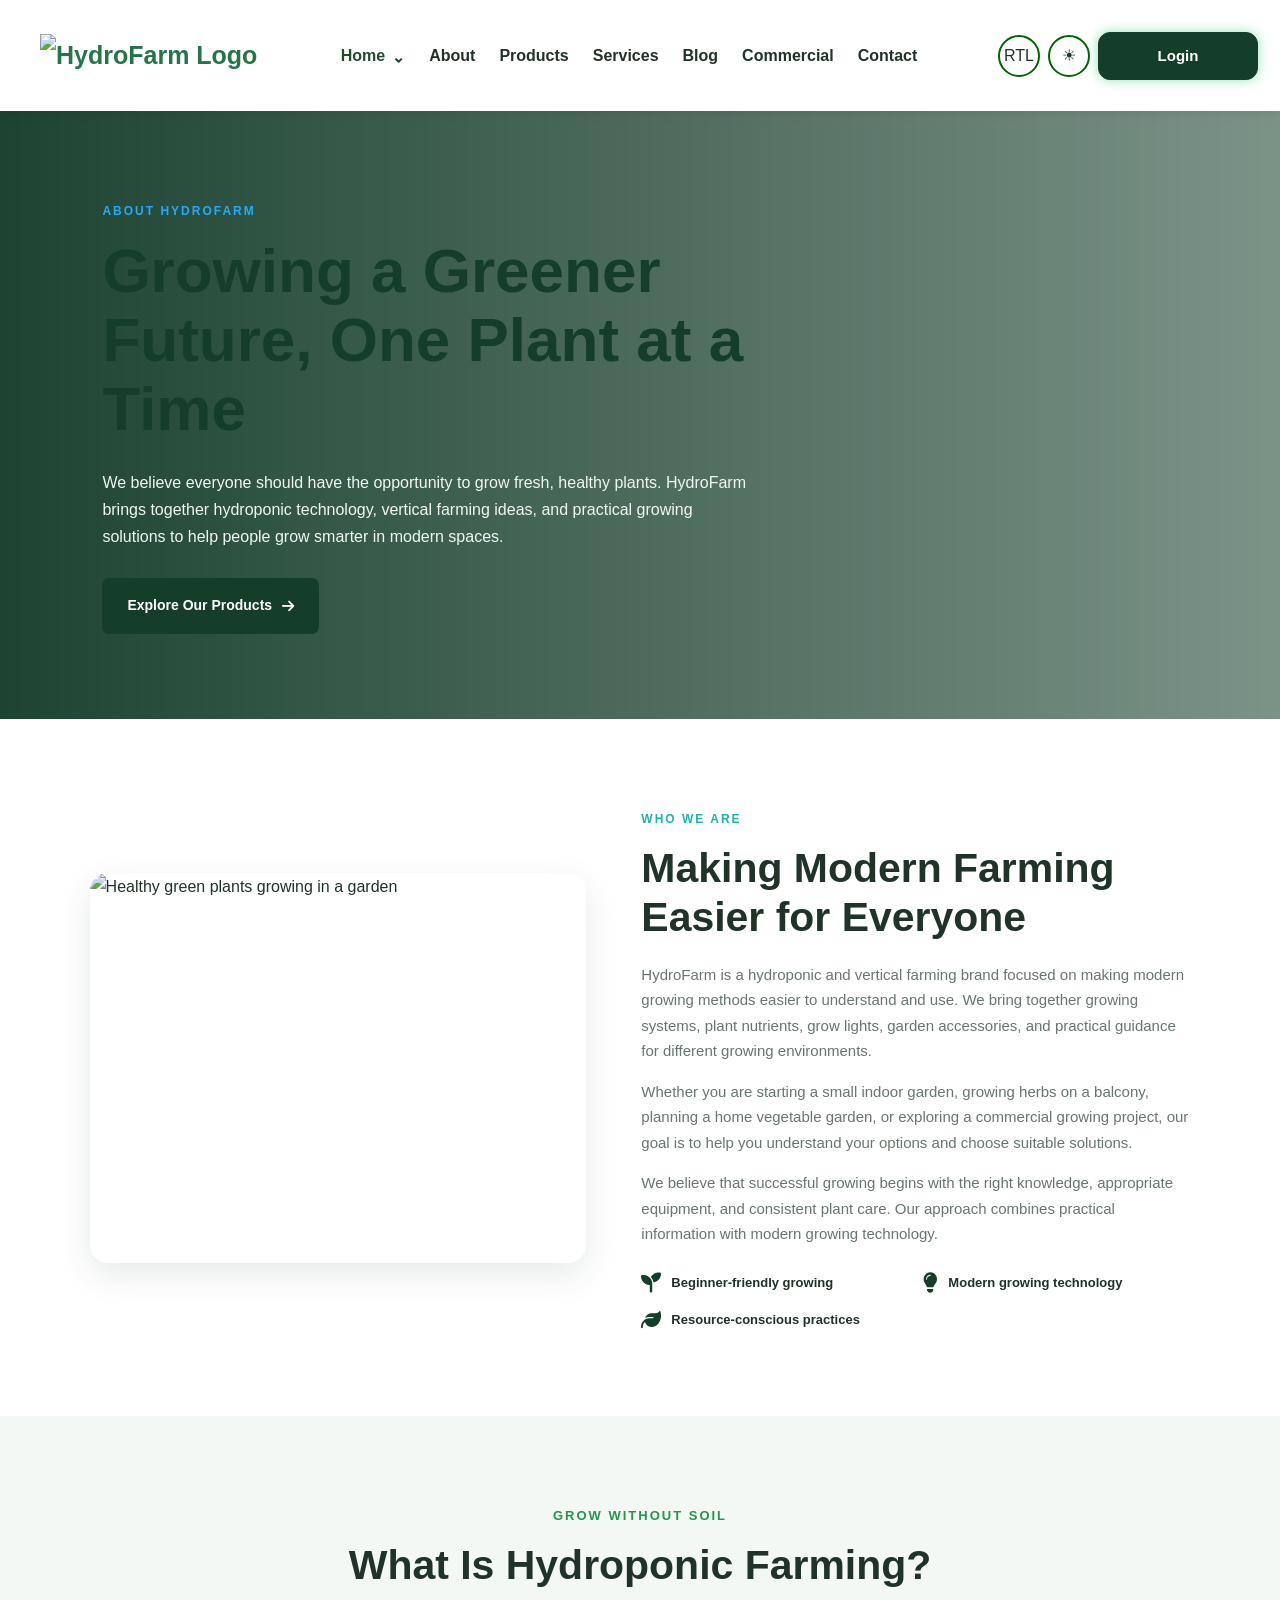
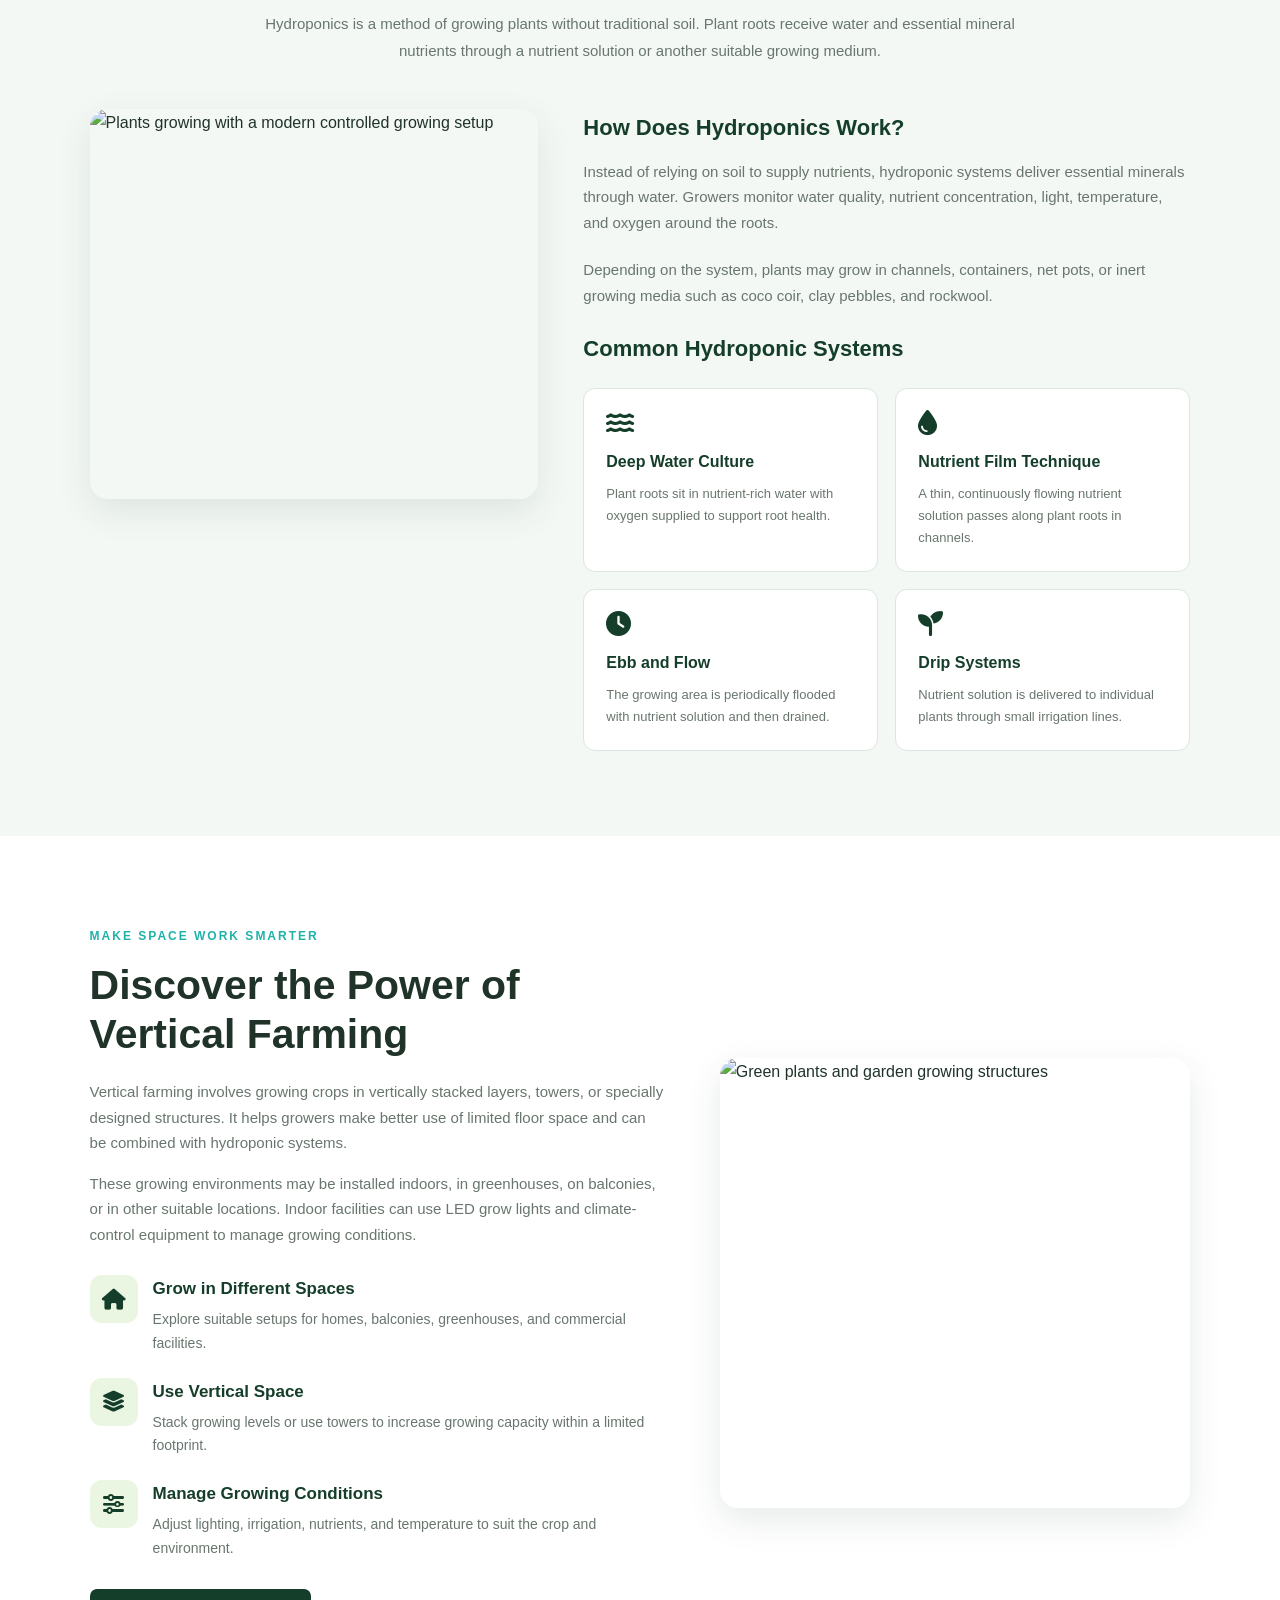
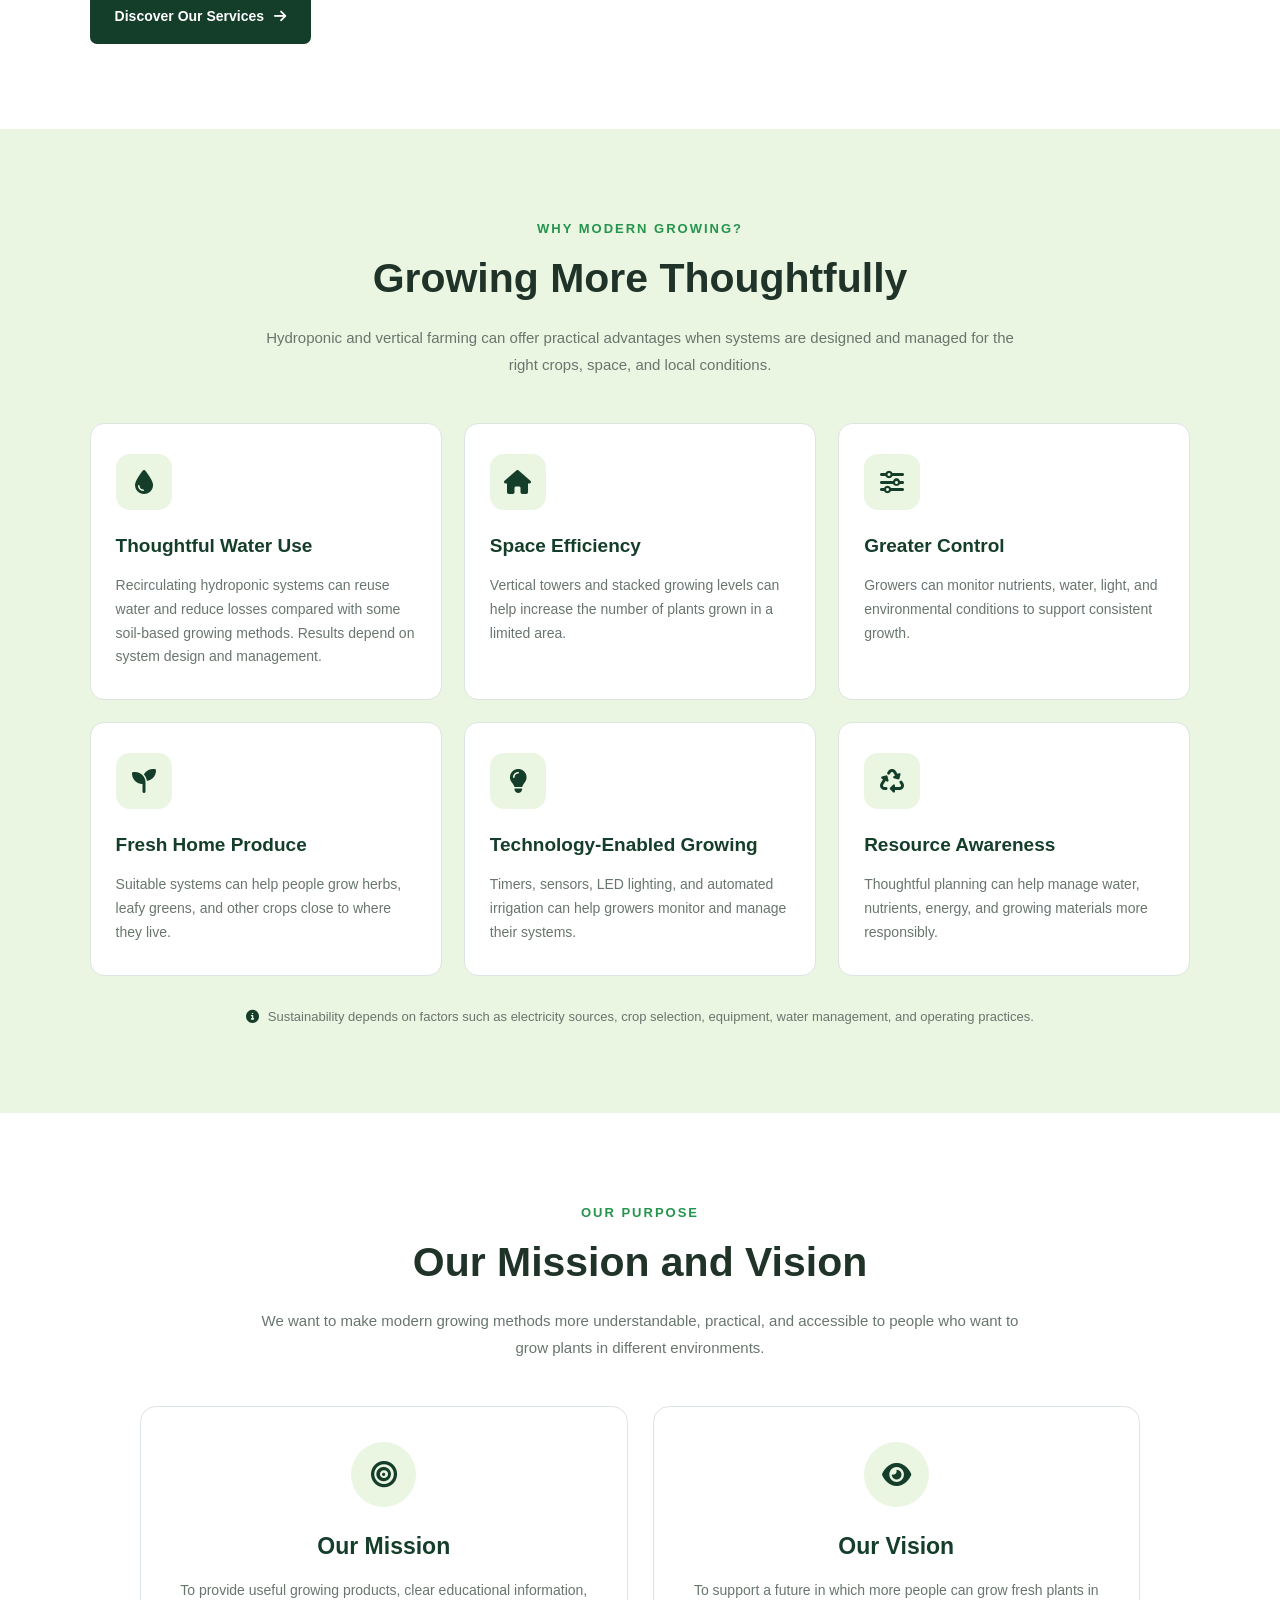
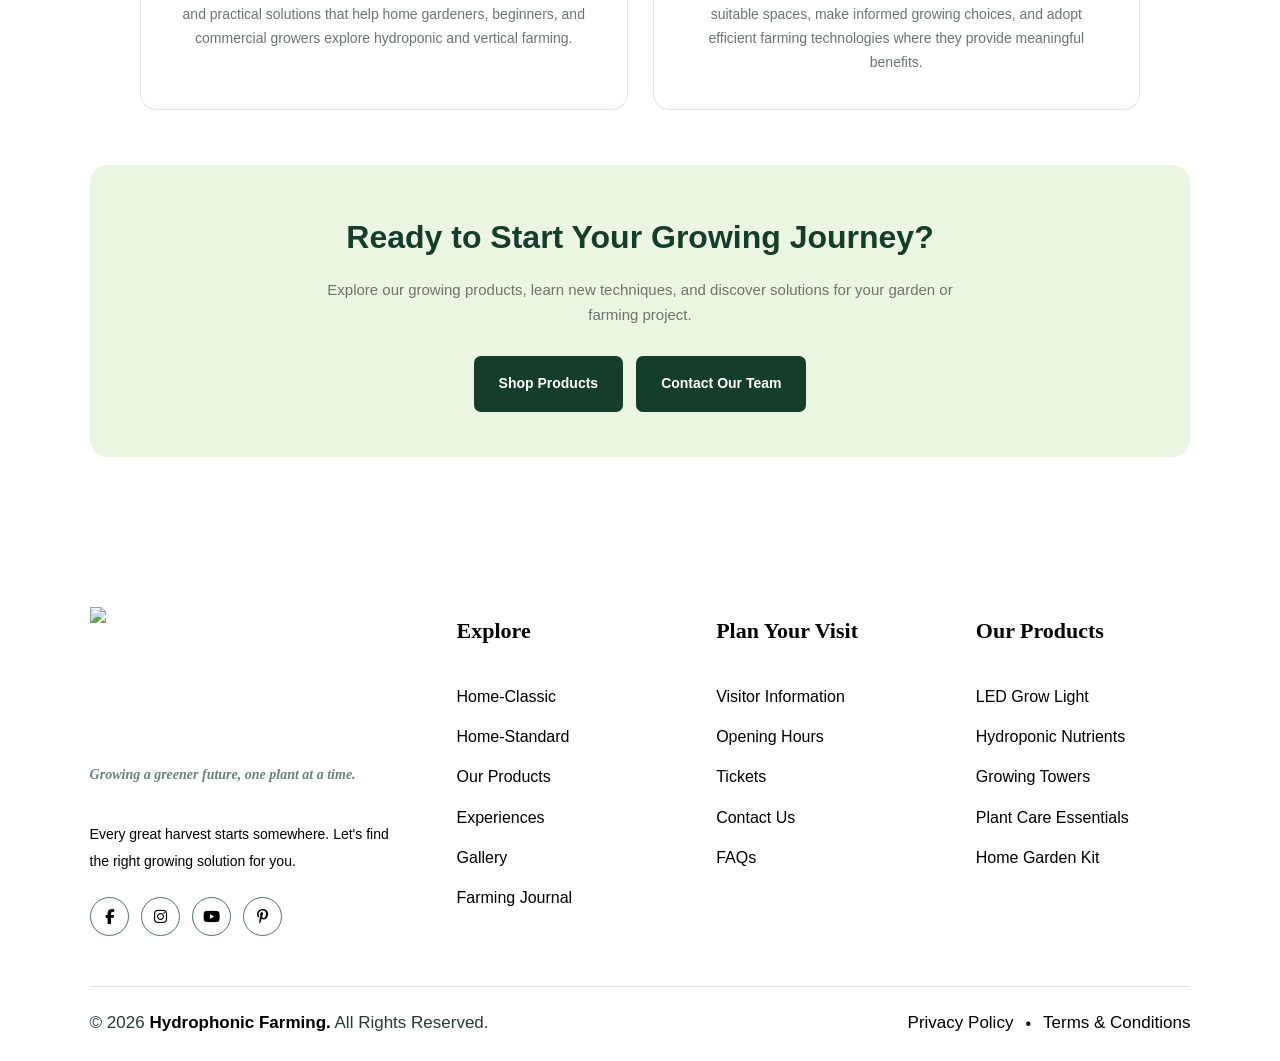
==== About.html @ 1d4b977a "Add files via upload" ====
<!DOCTYPE html>
<html lang="en">
<head>
    <meta charset="UTF-8">
    <meta name="viewport" content="width=device-width, initial-scale=1.0">

    <title>About Us | HydroFarm</title>

    <meta name="description"
          content="Discover HydroFarm, hydroponic farming, vertical farming, and sustainable growing solutions.">

    <link rel="stylesheet" href="Demo website style.css">
    <link rel="stylesheet" href="Products.css">
    <link rel="stylesheet" href="About.css">
    <script src="Products.js" defer></script>
    

    <link rel="stylesheet"
          href="https://cdnjs.cloudflare.com/ajax/libs/font-awesome/6.5.2/css/all.min.css">

          <script src="Demo website script.js" defer></script>
</head>

<body>

<!-- Navigation -->
<header class="navbar">

    <!-- Logo -->
    <a href="index.html#home" class="logo">
        <img src="Images/hydrofarm-logo1.png" alt="HydroFarm Logo">
    </a>

    <!-- Mobile Menu Button -->
    <button class="menu-btn" id="menuBtn" aria-label="Toggle menu">
        ☰
    </button>

    <!-- Navigation Links -->
    <nav id="navMenu">

        <!-- Home Dropdown -->
        <div class="nav-dropdown" id="homeDropdown">

            <button
                class="nav-dropdown-btn"
                id="homeDropdownBtn"
                aria-expanded="false"
                aria-controls="homeDropdownMenu"
                type="button">

                <span>Home</span>
                <span class="dropdown-arrow">⌃</span>

            </button>

            <div class="dropdown-menu" id="homeDropdownMenu">

                <a href="index.html" class="dropdown-option">
                    Home-Classic
                </a>

                <a href="Home Standard.html" class="dropdown-option">
                    Home-Standard
                </a>

            </div>
        </div>

        <!-- Other Navigation Links -->
        <a href="About.html">About</a>
        <a href="Products.html">Products</a>
        <a href="Services.html">Services</a>
        <a href="Blog.html">Blog</a>
        <a href="Commercial.html">Commercial</a>
        <a href="Contact.html">Contact</a>

    </nav>

    <!-- Header Action Buttons -->
    <div class="header-actions">

        <button
            id="directionBtn"
            class="circle-btn"
            type="button"
            title="Switch RTL/LTR">
            RTL
        </button>

        <button
            id="themeBtn"
            class="circle-btn"
            type="button"
            title="Switch dark/light mode">
            ☀
        </button>

        <a href="Login.html" class="login-btn">
            Login
        </a>

    </div>

</header>


<!-- SECTION 1: HERO -->
<section class="about-hero">
    <div class="hero-content">
        <span class="eyebrow">ABOUT HydroFarm</span>

        <h1>Growing a Greener Future, One Plant at a Time</h1>

        <p>
            We believe everyone should have the opportunity to grow fresh,
            healthy plants. HydroFarm brings together hydroponic technology,
            vertical farming ideas, and practical growing solutions to help
            people grow smarter in modern spaces.
        </p>

        <a href="Products.html" class="btn">
            Explore Our Products
            <i class="fa-solid fa-arrow-right"></i>
        </a>
    </div>
</section>


<!-- SECTION 2: WHO WE ARE -->
<section class="section who-section">
    <div class="about-image">
        <img
            src="https://images.unsplash.com/photo-1416879595882-3373a0480b5b?auto=format&fit=crop&w=1000&q=85"
            alt="Healthy green plants growing in a garden">
    </div>

    <div class="about-content">
        <span class="eyebrow">WHO WE ARE</span>

        <h2>Making Modern Farming Easier for Everyone</h2>

        <p>
            HydroFarm is a hydroponic and vertical farming brand focused
            on making modern growing methods easier to understand and use.
            We bring together growing systems, plant nutrients, grow lights,
            garden accessories, and practical guidance for different growing
            environments.
        </p>

        <p>
            Whether you are starting a small indoor garden, growing herbs
            on a balcony, planning a home vegetable garden, or exploring
            a commercial growing project, our goal is to help you understand
            your options and choose suitable solutions.
        </p>

        <p>
            We believe that successful growing begins with the right
            knowledge, appropriate equipment, and consistent plant care.
            Our approach combines practical information with modern
            growing technology.
        </p>

        <div class="feature-list">
            <div>
                <i class="fa-solid fa-seedling"></i>
                <span>Beginner-friendly growing</span>
            </div>

            <div>
                <i class="fa-solid fa-lightbulb"></i>
                <span>Modern growing technology</span>
            </div>

            <div>
                <i class="fa-solid fa-leaf"></i>
                <span>Resource-conscious practices</span>
            </div>
        </div>
    </div>
</section>


<!-- SECTION 3: HYDROPONIC FARMING -->
<section class="section hydro-section">
    <div class="section-heading">
        <span class="eyebrow">GROW WITHOUT SOIL</span>
        <h2>What Is Hydroponic Farming?</h2>

        <p>
            Hydroponics is a method of growing plants without traditional
            soil. Plant roots receive water and essential mineral nutrients
            through a nutrient solution or another suitable growing medium.
        </p>
    </div>

    <div class="hydro-layout">
        <div class="hydro-image">
            <img
                src="https://images.unsplash.com/photo-1530836369250-ef72a3f5cda8?auto=format&fit=crop&w=1000&q=85"
                alt="Plants growing with a modern controlled growing setup">
        </div>

        <div class="hydro-details">
            <h3>How Does Hydroponics Work?</h3>

            <p>
                Instead of relying on soil to supply nutrients, hydroponic
                systems deliver essential minerals through water. Growers
                monitor water quality, nutrient concentration, light,
                temperature, and oxygen around the roots.
            </p>

            <p>
                Depending on the system, plants may grow in channels,
                containers, net pots, or inert growing media such as
                coco coir, clay pebbles, and rockwool.
            </p>

            <h3>Common Hydroponic Systems</h3>

            <div class="system-grid">
                <article class="system-card">
                    <i class="fa-solid fa-water"></i>
                    <h4>Deep Water Culture</h4>
                    <p>
                        Plant roots sit in nutrient-rich water with
                        oxygen supplied to support root health.
                    </p>
                </article>

                <article class="system-card">
                    <i class="fa-solid fa-droplet"></i>
                    <h4>Nutrient Film Technique</h4>
                    <p>
                        A thin, continuously flowing nutrient solution
                        passes along plant roots in channels.
                    </p>
                </article>

                <article class="system-card">
                    <i class="fa-solid fa-clock"></i>
                    <h4>Ebb and Flow</h4>
                    <p>
                        The growing area is periodically flooded with
                        nutrient solution and then drained.
                    </p>
                </article>

                <article class="system-card">
                    <i class="fa-solid fa-seedling"></i>
                    <h4>Drip Systems</h4>
                    <p>
                        Nutrient solution is delivered to individual
                        plants through small irrigation lines.
                    </p>
                </article>
            </div>
        </div>
    </div>
</section>


<!-- SECTION 4: VERTICAL FARMING -->
<section class="section vertical-section">
    <div class="vertical-content">
        <span class="eyebrow">MAKE SPACE WORK SMARTER</span>

        <h2>Discover the Power of Vertical Farming</h2>

        <p>
            Vertical farming involves growing crops in vertically stacked
            layers, towers, or specially designed structures. It helps
            growers make better use of limited floor space and can be
            combined with hydroponic systems.
        </p>

        <p>
            These growing environments may be installed indoors, in
            greenhouses, on balconies, or in other suitable locations.
            Indoor facilities can use LED grow lights and climate-control
            equipment to manage growing conditions.
        </p>

        <div class="vertical-points">
            <div class="point">
                <span class="point-icon">
                    <i class="fa-solid fa-house"></i>
                </span>

                <div>
                    <h3>Grow in Different Spaces</h3>
                    <p>
                        Explore suitable setups for homes, balconies,
                        greenhouses, and commercial facilities.
                    </p>
                </div>
            </div>

            <div class="point">
                <span class="point-icon">
                    <i class="fa-solid fa-layer-group"></i>
                </span>

                <div>
                    <h3>Use Vertical Space</h3>
                    <p>
                        Stack growing levels or use towers to increase
                        growing capacity within a limited footprint.
                    </p>
                </div>
            </div>

            <div class="point">
                <span class="point-icon">
                    <i class="fa-solid fa-sliders"></i>
                </span>

                <div>
                    <h3>Manage Growing Conditions</h3>
                    <p>
                        Adjust lighting, irrigation, nutrients, and
                        temperature to suit the crop and environment.
                    </p>
                </div>
            </div>
        </div>

        <a href="services.html" class="btn">
            Discover Our Services
            <i class="fa-solid fa-arrow-right"></i>
        </a>
    </div>

    <div class="vertical-image">
        <img
            src="https://images.unsplash.com/photo-1585320806297-9794b3e4eeae?auto=format&fit=crop&w=1000&q=85"
            alt="Green plants and garden growing structures">
    </div>
</section>


<!-- SECTION 5: BENEFITS -->
<section class="section benefits-section">
    <div class="section-heading">
        <span class="eyebrow">WHY MODERN GROWING?</span>

        <h2>Growing More Thoughtfully</h2>

        <p>
            Hydroponic and vertical farming can offer practical advantages
            when systems are designed and managed for the right crops,
            space, and local conditions.
        </p>
    </div>

    <div class="benefits-grid">
        <article class="benefit-card">
            <div class="benefit-icon">
                <i class="fa-solid fa-droplet"></i>
            </div>

            <h3>Thoughtful Water Use</h3>

            <p>
                Recirculating hydroponic systems can reuse water and
                reduce losses compared with some soil-based growing
                methods. Results depend on system design and management.
            </p>
        </article>

        <article class="benefit-card">
            <div class="benefit-icon">
                <i class="fa-solid fa-house"></i>
            </div>

            <h3>Space Efficiency</h3>

            <p>
                Vertical towers and stacked growing levels can help
                increase the number of plants grown in a limited area.
            </p>
        </article>

        <article class="benefit-card">
            <div class="benefit-icon">
                <i class="fa-solid fa-sliders"></i>
            </div>

            <h3>Greater Control</h3>

            <p>
                Growers can monitor nutrients, water, light, and
                environmental conditions to support consistent growth.
            </p>
        </article>

        <article class="benefit-card">
            <div class="benefit-icon">
                <i class="fa-solid fa-seedling"></i>
            </div>

            <h3>Fresh Home Produce</h3>

            <p>
                Suitable systems can help people grow herbs, leafy
                greens, and other crops close to where they live.
            </p>
        </article>

        <article class="benefit-card">
            <div class="benefit-icon">
                <i class="fa-solid fa-lightbulb"></i>
            </div>

            <h3>Technology-Enabled Growing</h3>

            <p>
                Timers, sensors, LED lighting, and automated irrigation
                can help growers monitor and manage their systems.
            </p>
        </article>

        <article class="benefit-card">
            <div class="benefit-icon">
                <i class="fa-solid fa-recycle"></i>
            </div>

            <h3>Resource Awareness</h3>

            <p>
                Thoughtful planning can help manage water, nutrients,
                energy, and growing materials more responsibly.
            </p>
        </article>
    </div>

    <p class="benefits-note">
        <i class="fa-solid fa-circle-info"></i>
        Sustainability depends on factors such as electricity sources,
        crop selection, equipment, water management, and operating practices.
    </p>
</section>


<!-- SECTION 6: MISSION AND VISION -->
<section class="section mission-section">
    <div class="section-heading">
        <span class="eyebrow">OUR PURPOSE</span>
        <h2>Our Mission and Vision</h2>

        <p>
            We want to make modern growing methods more understandable,
            practical, and accessible to people who want to grow plants
            in different environments.
        </p>
    </div>

    <div class="mission-grid">
        <article class="mission-card">
            <div class="mission-icon">
                <i class="fa-solid fa-bullseye"></i>
            </div>

            <h3>Our Mission</h3>

            <p>
                To provide useful growing products, clear educational
                information, and practical solutions that help home
                gardeners, beginners, and commercial growers explore
                hydroponic and vertical farming.
            </p>
        </article>

        <article class="mission-card">
            <div class="mission-icon">
                <i class="fa-solid fa-eye"></i>
            </div>

            <h3>Our Vision</h3>

            <p>
                To support a future in which more people can grow fresh
                plants in suitable spaces, make informed growing choices,
                and adopt efficient farming technologies where they
                provide meaningful benefits.
            </p>
        </article>
    </div>

    <div class="mission-cta">
        <h3>Ready to Start Your Growing Journey?</h3>

        <p>
            Explore our growing products, learn new techniques, and
            discover solutions for your garden or farming project.
        </p>

        <div class="cta-buttons">
            <a href="Products.html" class="btn">
                Shop Products
            </a>

            <a href="contact.html" class="btn btn-outline">
                Contact Our Team
            </a>
        </div>
    </div>
</section>



 <!-- Footer -->
<link rel="stylesheet"
 href="https://cdnjs.cloudflare.com/ajax/libs/font-awesome/6.5.2/css/all.min.css">

<footer class="main-footer">
    <div class="footer-container">

        <!-- Brand section -->
        <div class="footer-brand">
            <div class="brand-heading">
             <a href="#home" class="footer-logo">
        <img src="Images/hydrofarm-logo1.png"
             alt="HydroFarm - Hydroponic and Vertical Farming">
    </a>
</div>

<p class="tagline">
    Growing a greener future, one plant at a time.
</p>


            <p class="brand-description">
                Every great harvest starts somewhere.
               Let's find the right growing solution for you.
            </p>

            <div class="social-icons">
                <a href="#" aria-label="Facebook">
                    <i class="fa-brands fa-facebook-f"></i>
                </a>
                <a href="#" aria-label="Instagram">
                    <i class="fa-brands fa-instagram"></i>
                </a>
                <a href="#" aria-label="YouTube">
                    <i class="fa-brands fa-youtube"></i>
                </a>
                <a href="#" aria-label="Pinterest">
                    <i class="fa-brands fa-pinterest-p"></i>
                </a>
            </div>
        </div>

        <!-- Explore -->
        <div class="footer-column">
            <h3>Explore</h3>
            <ul>
                <li><a href="Demo website.html">Home-Classic</a></li>
                <li><a href="Home Standard.html">Home-Standard</a></li>
                <li><a href="#Products">Our Products</a></li>
                <li><a href="#experiences">Experiences</a></li>
                <li><a href="#gallery">Gallery</a></li>
                <li><a href="#journal">Farming Journal</a></li>
            </ul>
        </div>

        <!-- Plan your visit -->
        <div class="footer-column">
            <h3>Plan Your Visit</h3>
            <ul>
                <li><a href="#visitor-info">Visitor Information</a></li>
                <li><a href="#hours">Opening Hours</a></li>
                <li><a href="#tickets">Tickets</a></li>
                <li><a href="#contact">Contact Us</a></li>
                <li><a href="#faqs">FAQs</a></li>
            </ul>
        </div>

        <!-- Discover -->
        <div class="footer-column">
            <h3>Our Products</h3>
            <ul>
                <li><a href="#Lighting">LED Grow Light</a></li>
                <li><a href="#Nutrients">Hydroponic Nutrients</a></li>
                <li><a href="#Planting Towers">Growing Towers</a></li>
                <li><a href="#Soil">Plant Care Essentials</a></li>
                <li><a href="#Planting">Home Garden Kit</a></li>
            </ul>
        </div>

    </div>

    <!-- Bottom footer -->
    <div class="footer-bottom">
        <p>
            © <span id="current-year"></span>
            <strong>Hydrophonic Farming.</strong>
            All Rights Reserved.
        </p>

        <div class="legal-links">
            <a href="#privacy">Privacy Policy</a>
            <span class="separator">•</span>
            <a href="#terms">Terms & Conditions</a>
        </div>
    </div>
</footer>

<script>
    document.getElementById("current-year").textContent =
        new Date().getFullYear();
</script>


<script src="about.js"></script>

</body>
</html>
---- Demo website style.css ----
/* HydroGrow brand colors */
:root {
    --primary: #064E46;
    --primary-dark: #043B35;
    --secondary: #75C442;
    --secondary-light: #EAF5E2;

    --background: #FFFFFF;
    --surface: #F5F8F3;
    --text: #203329;
    --muted: #68766D;
    --border: #DDE6DE;
}

/* Dark mode */
body.dark {
    --background: #151A17;
    --surface: #202722;
    --text: #F0F5F1;
    --muted: #B7C1B9;
    --border: #354239;
}

/* Apply theme colors */
body {
    background: var(--background);
    color: var(--text);
}

h1, h2, h3, h4 {
    color: var(--primary);
}

body.dark h1,
body.dark h2,
body.dark h3,
body.dark h4 {
    color: var(--text);
}

a {
    color: var(--primary);
}

.btn-primary,
button.primary-btn {
    background: var(--primary);
    color: #FFFFFF;
    border: 1px solid var(--primary);
}

.btn-primary:hover,
button.primary-btn:hover {
    background: var(--primary-dark);
}

.btn-secondary,
button.secondary-btn {
    background: var(--secondary);
    color: #153E2A;
    border: 1px solid var(--secondary);
}

.btn-secondary:hover,
button.secondary-btn:hover {
    filter: brightness(0.95);
}

.product-card,
.service-card,
.blog-card,
.journey-card {
    background: var(--surface);
    border-color: var(--border);
}

.section-label,
.product-tag,
.journey-label {
    color: var(--primary);
}

body.dark .section-label,
body.dark .product-tag,
body.dark .journey-label {
    color: var(--secondary);
}





/* ===== GLOBAL STYLES ===== */
:root {
    --green: #267447;
    --green-dark: #153e2a;
    --green-light: #eaf5e9;
    --lime: #b8df78;
    --text: #203329;
    --muted: #68766d;
    --white: #ffffff;
    --background: lightblue;
}

* {
    margin: 0;
    padding: 0;
    box-sizing: border-box;
}

html {
    scroll-behavior: smooth;
    scroll-padding-top: 85px;
}

body {
    font-family: Arial, Helvetica, sans-serif;
    background: var(--background);
    margin: 0;
    padding-top: 0;
    color: var(--text);
    line-height: 1.6;
}

a {
    text-decoration: none;
    color: inherit;
}

button, input, select, textarea {
    font: inherit;
}

button, a {
    -webkit-tap-highlight-color: transparent;
}

img {
    display: block;
    width: 100%;
    object-fit: cover;
}

section {
    scroll-margin-top: 75px;
}

.section-pad {
    padding: 90px 8%;
}

/* ===== NAVIGATION ===== */
.navbar {
    position: sticky;
    top: 0;
    z-index: 1000;

    width: 100%;
    box-sizing: border-box;

    display: flex;
    align-items: center;
    justify-content: space-between;

    background-color: #ffffff;
    box-shadow: 0 2px 10px rgba(0, 0, 0, 0.08);
}

.nav-links .nav-button {
    background: var(--green);
    color: green;
    align-items: center;
    padding: 12px 19px;
    border-radius: 7px;
}

.logo {
  display: inline-flex;
  flex-shrink: 0;
  align-items: center;
  gap: 8px;
  padding-left: 30px;
  margin-left: 10px;
  color: var(--green);
  font-size: 25px;
  font-weight: bold;
  white-space: nowrap;
  
}

.logo img {
    display: block;
    width: 220px;
    max-width: 100%;
    height: auto;
    object-fit: contain;
}

/* Logo Visibility */
body.dark .navbar .logo {
    display: inline-flex;
    align-items: center;
    visibility: visible !important;
    opacity: 1 !important;
}

body.dark .navbar .logo img {
    display: block;
    visibility: visible !important;
    opacity: 1 !important;
    max-width: 100%;
    height: auto;
}

nav {
  display: flex;
  gap: 22px;
}

nav a {
  font-size: 13px;
  font-weight: bold;
}

nav a:hover {
  color: blue;
}

.header-actions {
  display: flex;
  position: sticky;
    top: 0;
    z-index: 1000;
  gap: 8px;
}

.circle-btn {
  width: 42px;
  height: 42px;
  border: 2px solid darkgreen;
  transition: all 0.3s ease;
  cursor: pointer;
  transition: all 0.3s ease;
  border-radius: 50%;
  background: white;
  color: var(--text);
}

.circle-btn:hover {
    background-color: #228b22;
    color: #ffffff;
    border-color: #228b22;
    transform: translateY(-3px);
    box-shadow: 0 5px 12px rgba(34, 139, 34, 0.3);
}

.login-btn {
    display: inline-block;
    padding: 10px 25px;
    background: linear-gradient(135deg, #2ecc71, darkgreen);
    color: #ffffff !important;
    text-decoration: none;
    font-size: 16px;
    font-weight: bold;
    border: 2px solid #72e69a;
    border-radius: 30px;
    box-shadow: 0 0 12px rgba(46, 204, 113, 0.5);
    transition: all 0.3s ease;
}

/* Hover Effect */
.login-btn:hover {
    background: #ffffff;
    color: #16803d !important;
    transform: translateY(-3px) scale(1.05);
    box-shadow: 0 0 22px rgba(46, 204, 113, 0.8);
}

.menu-btn {
  display: none;
  padding: 8px 12px;
  border: 1px solid var(--border);
  border-radius: 8px;
  background: var(--card);
  color: var(--text);
  font-size: 20px;
}

/* Home dropdown container */
.nav-dropdown {
    position: relative;
}

/* Home button */
.nav-dropdown-btn {
    display: inline-flex;
    align-items: center;
    justify-content: center;
    gap: 8px;
    white-space: nowrap;
}

/* Arrow animation */
.dropdown-arrow {
    display: inline-block;
    width: 12px;
    text-align: center;
    line-height: 1;
    font-size: 16px;
    transform: rotate(180deg);
    transition: none;
}

/* Dropdown box */
.dropdown-menu {
    position: absolute;
    top: calc(100% + 15px);
    left: -18px;
    width: 310px;
    padding: 22px 25px;
    background: #ffffff;
    border: 3px solid #23a3b7;
    border-radius: 28px;
    box-shadow: 0 15px 35px rgba(0, 0, 0, 0.12);
    z-index: 2000;

    opacity: 0;
    visibility: hidden;
    transform: translateY(12px);
    transition: all 0.25s ease;
}

/* Show dropdown */
.nav-dropdown.open .dropdown-menu {
    opacity: 1;
    visibility: visible;
    transform: translateY(0);
}

/* Rotate arrow when open */
.nav-dropdown.open .dropdown-arrow {
    transform: rotate(180deg);
}

/* Dropdown links */
.dropdown-option {
    display: block;
    padding: 13px 0;
    color: #304b32;
    text-decoration: none;
    font-size: 19px;
    font-weight: 600;
    transition: color 0.3s;
}

.dropdown-option.active {
    color: #21a2b6;
    border-bottom: 4px solid #21a2b6;
    width: fit-content;
}

.dropdown-option:hover {
    color: #21a2b6;
}

/* Mobile dropdown */
@media (max-width: 768px) {
    .nav-dropdown {
        width: 100%;
    }

    .nav-dropdown-btn {
        width: 100%;
        justify-content: space-between;
    }

    .dropdown-menu {
        position: static;
        width: auto;
        margin-top: 10px;
        border-radius: 18px;
        padding: 12px 20px;
        box-shadow: none;
    }
}

/* ===== HERO SECTION ===== */
.hero {
    min-height: 650px;
    padding: 75px 8%;
    display: grid;
    grid-template-columns: 1fr 0.9fr;
    align-items: center;
    gap: 65px;
    background:
        radial-gradient(circle at 90% 15%, lightblue, transparent 35%),
        linear-gradient(120deg, lightblue, lightblue);
    overflow: hidden;
}

.eyebrow {
    display: inline-block;
    font-size: 12px;
    font-weight: 800;
    letter-spacing: 2px;
    color: var(--primary);
    margin-bottom: 18px;
}

.hero h1 {
    font-size: clamp(46px, 5.4vw, 76px);
    line-height: 1.08;
    letter-spacing: -3px;
    color: var(--green-dark);
}

.hero h1 span,
.section-heading h2 span,
.guide-content h2 span,
.commercial-content h2 span,
.contact-intro h2 span {
    color: var(--green);
}

.hero-content > p {
    max-width: 500px;
    color: var(--muted);
    margin: 25px 0;
    font-size: 16px;
}

.hero-actions {
    display: flex;
    flex-wrap: wrap;
    gap: 14px;
}

.btn {
    display: inline-flex;
    justify-content: center;
    align-items: center;
    gap: 8px;
    border: 2px solid transparent;
    border-radius: 7px;
    padding: 13px 22px;
    font-size: 14px;
    font-weight: 700;
    cursor: pointer;
    transition: transform 0.3s, background 0.3s, color 0.3s;
}

.btn:hover {
    transform: translateY(-3px);
}

.btn-primary {
    background: var(--green);
    color: white;
}

.btn-primary:hover {
    background: var(--green-dark);
}

.btn-outline {
    border-color: #c9d9ca;
    color: var(--green-dark);
    background: white;
}

.btn-outline:hover {
    border-color: var(--green);
}

.hero-stats {
    display: flex;
    flex-wrap: wrap;
    gap: 28px;
    margin-top: 40px;
    padding-top: 25px;
    border-top: 1px solid #d9e6d7;
}

.hero-stats div {
    display: flex;
    flex-direction: column;
}

.hero-stats strong {
    color: var(--green-dark);
    font-size: 14px;
}

.hero-stats span {
    font-size: 11px;
    color: var(--muted);
}

/* Hero image and floating animation */
.hero-visual {
    position: relative;
    padding: 15px;
}

.hero-image {
    height: 460px;
    border-radius: 180px 180px 18px 18px;
    overflow: hidden;
    box-shadow: 0 25px 65px rgba(21, 62, 42, 0.15);
    animation: imageReveal 1s ease both;
}

.hero-image img {
    height: 100%;
    transition: transform 0.7s;
}

.hero-image:hover img {
    transform: scale(1.05);
}

.floating-card {
    position: absolute;
    z-index: 2;
    display: flex;
    align-items: center;
    gap: 12px;
    padding: 15px 18px;
    border-radius: 12px;
    background: white;
    box-shadow: 0 12px 35px rgba(21, 62, 42, 0.12);
    animation: float 4s ease-in-out infinite;
}

.card-top {
    top: 75px;
    left: -40px;
}

.card-top > span {
    font-size: 28px;
}

.floating-card strong,
.floating-card small {
    display: block;
}

.floating-card strong {
    font-size: 13px;
}

.floating-card small {
    font-size: 10px;
    color: var(--muted);
}

.card-bottom {
    bottom: 50px;
    right: -25px;
    font-size: 12px;
    font-weight: 700;
    animation-delay: 1s;
}

.live-dot {
    width: 9px;
    height: 9px;
    border-radius: 50%;
    background: #63b957;
    box-shadow: 0 0 0 5px #e1f3dc;
}

.decor {
    position: absolute;
    color: #8bbd65;
    opacity: 0.7;
    animation: float 5s ease-in-out infinite;
}

.decor-one {
    top: -5px;
    right: 15px;
    font-size: 48px;
}

.decor-two {
    bottom: 5px;
    left: 0;
    font-size: 35px;
    animation-delay: 1.5s;
}

/* ===== BENEFITS ===== */
.benefits {
    padding-top: 30px;
    padding-bottom: 30px;
    display: grid;
    grid-template-columns: repeat(3, 1fr);
    gap: 25px;
    background: white;
}

.benefit {
    display: flex;
    gap: 15px;
    align-items: center;
    padding: 12px;
}

.benefit-icon {
    flex-shrink: 0;
    width: 53px;
    height: 53px;
    display: grid;
    place-items: center;
    background: var(--green-light);
    border-radius: 12px;
    font-size: 25px;
}

.benefit h3 {
    font-size: 14px;
    margin-bottom: 3px;
    color: darkgreen;
}

.benefit p {
    font-size: 12px;
    color: var(--muted);
}

/* ===== PRODUCTS ===== */
.products-section {
    background: #f8faf6;
}

.section-heading1 {
    text-align: center;
    margin-bottom: 35px;
}

.section-heading1 .eyebrow {
    margin-bottom: 8px;
}

.section-heading1 h2,
.guide-content h2,
.commercial-content h2,
.contact-intro h2 {
    font-size: clamp(30px, 3.5vw, 45px);
    line-height: 1.2;
    color: var(--green-dark);
    letter-spacing: -1.3px;
}

.section-heading1 p {
    margin-top: 12px;
    color: var(--muted);
}

.filter-buttons {
    display: flex;
    justify-content: center;
    flex-wrap: wrap;
    gap: 10px;
    margin-bottom: 35px;
}

.filter-btn {
    border: 1px solid #dce6da;
    padding: 10px 18px;
    border-radius: 30px;
    background: white;
    color: var(--text);
    font-size: 13px;
    font-weight: 600;
    cursor: pointer;
    transition: 0.3s;
}

.filter-btn:hover,
.filter-btn.active {
    background: var(--green);
    color: white;
    border-color: var(--green);
}

.product-grid {
    display: grid;
    grid-template-columns: repeat(3, minmax(0, 1fr));
    gap: 25px;
}

.product-card {
    background: white;
    border-radius: 14px;
    overflow: hidden;
    border: 1px solid #edf0e9;
    transition: transform 0.3s, box-shadow 0.3s;
    animation: fadeUp 0.6s ease both;
}

.product-card:hover {
    transform: translateY(-7px);
    box-shadow: 0 18px 40px rgba(21, 62, 42, 0.1);
}

.product-card[hidden] {
    display: none;
}

.product-image {
    height: 230px;
    position: relative;
    overflow: hidden;
    background: var(--green-light);
}

.product-image img {
    height: 100%;
    transition: transform 0.5s;
}

.product-card:hover .product-image img {
    transform: scale(1.07);
}

.product-tag {
    position: absolute;
    top: 15px;
    left: 15px;
    background: white;
    color: var(--green);
    padding: 6px 10px;
    border-radius: 5px;
    font-size: 10px;
    font-weight: 800;
    letter-spacing: 1px;
}

body.dark .product-tag {
    background-color: #294b35 !important;
    color: #ffffff !important;
    border: 1px solid #5a8063;
}

.product-info {
    padding: 20px;
}

.product-info h3 {
    font-size: 18px;
    color: var(--green-dark);
}

.product-info > p {
    color: var(--muted);
    font-size: 13px;
    margin: 8px 0 20px;
}

.product-bottom {
    display: flex;
    align-items: center;
    justify-content: space-between;
    gap: 10px;
}

.product-price {
    color: var(--green);
    font-size: 12px;
    font-weight: 700;
}

.details-btn {
    width: 38px;
    height: 38px;
    background: var(--green-light);
    color: var(--green);
    border: none;
    border-radius: 50%;
    font-size: 20px;
    cursor: pointer;
    transition: 0.3s;
}

.details-btn:hover {
    background: var(--green);
    color: white;
}

/* Details Button - Dark Mode */
body.dark .details-btn {
    background-color: #2e6b42 !important;
    color: #ffffff !important;
    border: 1px solid #75a982 !important;
    opacity: 1 !important;
    visibility: visible !important;
    box-shadow: 0 4px 12px rgba(0, 0, 0, 0.3);
}

/* Hover Effect */
body.dark .details-btn:hover {
    background-color: #438b59 !important;
    color: #ffffff !important;
    transform: translateY(-2px);
    cursor: pointer;
}

/* ===== GETTING STARTED GUIDE ===== */
.guide-section {
    display: grid;
    grid-template-columns: 0.9fr 1fr;
    align-items: center;
    gap: 80px;
    background: white;
}

.guide-image {
    position: relative;
}

.guide-image > img {
    height: 610px;
    border-radius: 15px;
}

.guide-badge {
    position: absolute;
    bottom: 25px;
    right: -25px;
    background: var(--green-dark);
    color: white;
    padding: 22px;
    border-radius: 12px;
    display: flex;
    align-items: center;
    gap: 14px;
    box-shadow: 0 12px 30px #153e2a30;
}

.guide-badge strong {
    font-size: 38px;
    color: var(--lime);
}

.guide-badge span {
    font-size: 13px;
    font-weight: 600;
}

.guide-content > p,
.commercial-content > p,
.contact-intro > p {
    color: var(--muted);
    margin: 18px 0 28px;
    font-size: 14px;
}

.guide-step {
    display: flex;
    gap: 17px;
    margin: 23px 0;
}

.guide-step > span {
    width: 42px;
    height: 42px;
    flex-shrink: 0;
    display: grid;
    place-items: center;
    border-radius: 50%;
    background: var(--green-light);
    color: var(--green);
    font-weight: 800;
    font-size: 13px;
}

/* Step Number */
body.dark .guide-step span {
    background-color: #3c704a !important;
    color: #ffffff !important;
    -webkit-text-fill-color: #ffffff !important;
}

.guide-step h3 {
    font-size: 15px;
    margin-bottom: 4px;
}

.guide-step p {
    color: var(--muted);
    font-size: 13px;
}

/* ===== COMMERCIAL SYSTEMS ===== */
.commercial-section {
    background: var(--green-dark);
    color: white;
    display: grid;
    grid-template-columns: 1fr 0.9fr;
    align-items: center;
    gap: 60px;
}

.commercial-content .eyebrow {
    color: var(--primary);
}

.commercial-content h2 {
    color: white;
}

.commercial-content h2 span {
    color: var(--lime);
}

.commercial-content > p {
    color: #d1dfd4;
}

.commercial-list {
    list-style: none;
    margin: 25px 0 32px;
}

.commercial-list li {
    margin: 12px 0;
    color: #edf6ed;
    font-size: 14px;
}

.btn-light {
    background: var(--lime);
    color: var(--green-dark);
}

.btn-light:hover {
    background: white;
}

.commercial-image img {
    height: 450px;
    border-radius: 15px;
}

/* ===== CONTACT FORM ===== */
.contact-section {
    display: grid;
    grid-template-columns: 0.8fr 1.2fr;
    gap: 80px;
    align-items: start;
    background: lightblue;
}

.contact-note {
    display: flex;
    gap: 14px;
    align-items: center;
    padding: 20px;
    background: white;
    border: 1px solid #e7ede3;
    border-radius: 12px;
    margin-top: 30px;
}

.contact-note > span {
    font-size: 30px;
}

.contact-note strong {
    font-size: 13px;
}

.contact-note p {
    font-size: 12px;
    color: var(--muted);
    margin-top: 4px;
}

/* Contact Note - Dark Mode */
body.dark .contact-note {
    background-color: #24382b !important;
    color: #ffffff !important;
    border: 1px solid #4b6853 !important;
    opacity: 1 !important;
    visibility: visible !important;
}

/* Contact Note Heading */
body.dark .contact-note strong {
    color: #ffffff !important;
}

/* Contact Note Paragraph */
body.dark .contact-note p {
    color: #d5e5d8 !important;
}

/* Contact Note Icon */
body.dark .contact-note span {
    color: #ffffff !important;
}

.contact-form {
    background: white;
    border: 1px solid #e7ede3;
    padding: 35px;
    border-radius: 15px;
    box-shadow: 0 12px 40px rgba(21, 62, 42, 0.05);
}

.contact-form h3 {
    font-size: 24px;
    color: var(--green-dark);
    margin-bottom: 25px;
}

.form-row {
    display: grid;
    grid-template-columns: 1fr 1fr;
    gap: 18px;
}

.form-group {
    display: flex;
    flex-direction: column;
    gap: 8px;
    margin-bottom: 20px;
}

.form-group label {
    font-size: 13px;
    font-weight: 700;
}

.form-group input,
.form-group select,
.form-group textarea {
    width: 100%;
    padding: 13px;
    border: 1px solid #dce5da;
    border-radius: 7px;
    background: #fcfdfb;
    outline: none;
    color: var(--text);
    font-size: 13px;
    transition: border-color 0.3s, box-shadow 0.3s;
}

.form-group input:focus,
.form-group select:focus,
.form-group textarea:focus {
    border-color: var(--green);
    box-shadow: 0 0 0 3px #26744718;
}

.form-group textarea {
    resize: vertical;
}

.submit-btn {
    width: 100%;
}

.form-status {
    margin-top: 15px;
    font-size: 13px;
    font-weight: 600;
    overflow-wrap: anywhere;
}

.form-status.success {
    color: #267447;
}

.form-status.error {
    color: #b42318;
}


/* ===== BRAND ===== */
.brand-heading {
    display: flex;
    align-items: center;
    gap: 15px;
}

.brand-heading img {
    width: 135px;
    height: 105px;
    object-fit: contain;
}

.brand-heading h2 {
    font-family: Georgia, serif;
    font-size: 34px;
    white-space: nowrap;
    margin: 0;
    color: #164c36;
}

.brand-heading h2 span {
    gap: 10px;
    color: darkgreen;
    font-style: italic;
}

.tagline {
    font-family: Georgia, serif;
    font-weight: bold;
    font-style: italic;
    font-size: 18px;
    margin: 8px 0 0;
    white-space: nowrap;
}

.brand-description {
    color: #59666b;
    font-size: 17px;
    line-height: 1.9;
    margin: 35px 0 45px;
}

/* ===== FOOTER HEADINGS ===== */
.footer-column h3 {
    color: black;
    font-family: Georgia, serif;
    font-size: 27px;
    margin: 5px 0 32px;
    padding-bottom: 16px;
    position: relative;
    white-space: nowrap;
}

.footer-column h3::after {
    content: "";
    position: absolute;
    width: 60px;
    height: 4px;
    background: lightgreen;
    border-radius: 5px;
    bottom: 0;
    left: 0;
}

/* ===== FOOTER LINKS ===== */
.footer-column ul {
    list-style: none;
    padding: 0;
    margin: 0;
}

.footer-column li {
    margin-bottom: 24px;
}

.footer-column a {
    color: black;
    text-decoration: none;
    font-size: 18px;
    display: inline-flex;
    align-items: center;
    gap: 14px;
    transition: color 0.3s, transform 0.3s;
}

.footer-column a::before {
    content: "\f054";
    font-family: "Font Awesome 6 Free";
    font-weight: 900;
    color: #ff91a5;
    font-size: 12px;
}

.footer-column a:hover {
    color: #164c36;
    transform: translateX(5px);
}

/* ===== SOCIAL ICONS ===== */
.social-icons {
    display: flex;
    flex-wrap: wrap;
    gap: 15px;
}

.social-icons a {
    width: 55px;
    height: 55px;
    border: 2px solid #ff91a5;
    border-radius: 50%;
    display: flex;
    align-items: center;
    justify-content: center;
    color: #164c36;
    font-size: 22px;
    text-decoration: none;
    transition: all 0.3s ease;
}

.social-icons a:hover {
    background: #164c36;
    color: white;
    border-color: #164c36;
    transform: translateY(-5px);
}

/* ===== BOTTOM FOOTER ===== */
.footer-bottom {
    border-top: 1px solid #dce2dc;
    min-height: 75px;
    display: flex;
    justify-content: space-between;
    align-items: center;
    gap: 20px;
    flex-wrap: wrap;
    color: #59666b;
    font-size: 16px;
}

.footer-bottom p {
    margin: 20px 0;
}

.footer-bottom strong {
    color: lightblack;
}

.legal-links {
    display: flex;
    align-items: center;
    gap: 20px;
    flex-wrap: wrap;
}

.legal-links a {
    color: #59666b;
    text-decoration: none;
    transition: color 0.3s;
}

.legal-links a:hover {
    color: #164c36;
}

.separator {
    color: #ff91a5;
}

/* ===== TABLET ===== */
@media (max-width: 1200px) {
    .footer-container {
        grid-template-columns: repeat(3, minmax(0, 1fr));
        gap: 35px;
    }

    .footer-brand {
        grid-column: span 2;
    }

    .brand-heading h2 {
        font-size: 29px;
    }
}

/* ===== MOBILE ===== */
@media (max-width: 700px) {
    .main-footer {
        padding: 30px 6% 0;
    }

    .footer-container {
        grid-template-columns: repeat(2, minmax(0, 1fr));
        gap: 30px 20px;
        padding-bottom: 40px;
    }

    .footer-brand {
        grid-column: 1 / -1;
    }

    .brand-heading img {
        width: 90px;
        height: 80px;
    }

    .brand-heading h2 {
        font-size: 25px;
    }

    .tagline {
        font-size: 14px;
    }

    .brand-description {
        margin: 25px 0;
        font-size: 15px;
    }

    .footer-column h3 {
        font-size: 20px;
        white-space: normal;
        margin-bottom: 22px;
    }

    .footer-column a {
        font-size: 15px;
        gap: 8px;
    }

    .footer-column li {
        margin-bottom: 18px;
    }

    .social-icons {
        gap: 10px;
    }

    .social-icons a {
        width: 45px;
        height: 45px;
        font-size: 18px;
    }

    .footer-bottom {
        padding: 15px 0;
        justify-content: center;
        text-align: center;
        flex-direction: column;
        gap: 5px;
    }

    .footer-bottom p {
        margin: 8px 0;
        font-size: 14px;
    }

    .legal-links {
        justify-content: center;
        gap: 12px;
        font-size: 14px;
    }
}

/* ===== SMALL MOBILE ===== */
@media (max-width: 380px) {
    .footer-container {
        grid-template-columns: 1fr;
    }

    .footer-brand {
        grid-column: auto;
    }
}

/* ===== ANIMATIONS ===== */
@keyframes float {
    0%, 100% {
        transform: translateY(0);
    }
    50% {
        transform: translateY(-13px);
    }
}

@keyframes imageReveal {
    from {
        opacity: 0;
        transform: translateY(20px) scale(0.97);
    }
    to {
        opacity: 1;
        transform: translateY(0) scale(1);
    }
}

@keyframes fadeUp {
    from {
        opacity: 0;
        transform: translateY(18px);
    }
    to {
        opacity: 1;
        transform: translateY(0);
    }
}

/* ===== TABLETS ===== */
@media (max-width: 1000px) {
    .navbar {
        padding: 0 5%;
    }

    .nav-links {
        gap: 15px;
    }

    .nav-links a {
        font-size: 12px;
    }

    .section-pad,
    .hero {
        padding-left: 5%;
        padding-right: 5%;
    }

    .hero {
        gap: 30px;
    }

    .hero-image {
        height: 400px;
    }

    .product-grid {
        grid-template-columns: repeat(2, minmax(0, 1fr));
    }

    .guide-section,
    .commercial-section,
    .contact-section {
        gap: 40px;
    }

    .benefits {
        gap: 10px;
    }
}

/* ===== MOBILE NAVIGATION ===== */
@media (max-width: 760px) {
    .navbar {
        height: 70px;
    }

    .logo {
        margin-left: 10px;
        font-size: 21px;
    }

    .menu-toggle {
        display: block;
    }

    .nav-links {
        display: none;
        position: absolute;
        top: 70px;
        left: 0;
        right: 0;
        background: white;
        padding: 20px 6% 25px;
        box-shadow: 0 12px 20px #153e2a12;
        flex-direction: column;
        align-items: stretch;
        gap: 0;
    }

    .nav-links.open {
        display: flex;
    }

    .nav-links a {
        padding: 12px 0;
        font-size: 14px;
    }

    .nav-links .nav-button {
        text-align: center;
        margin-top: 10px;
    }

    .hero {
        grid-template-columns: 1fr;
        padding-top: 55px;
        gap: 35px;
    }

    .hero h1 {
        font-size: clamp(46px, 10vw, 65px);
    }

    .hero-visual {
        max-width: 500px;
        width: 100%;
        margin: auto;
    }

    .hero-image {
        height: 400px;
    }

    .card-top {
        left: -5px;
    }

    .card-bottom {
        right: -5px;
    }

    .benefits {
        grid-template-columns: 1fr;
        padding-top: 25px;
        padding-bottom: 25px;
    }

    .benefit {
        padding: 10px 0;
    }

    .section-pad {
        padding-top: 65px;
        padding-bottom: 65px;
    }

    .guide-section,
    .commercial-section,
    .contact-section {
        grid-template-columns: 1fr;
    }

    .guide-image > img {
        height: 400px;
    }

    .guide-badge {
        right: -5px;
    }

    .commercial-image img {
        height: 350px;
    }

    .contact-section {
        gap: 35px;
    }
}

/* ===== SMALL PHONES ===== */
@media (max-width: 480px) {
    .hero h1 {
        letter-spacing: -2px;
    }

    .hero-stats {
        gap: 18px;
    }

    .hero-stats strong {
        font-size: 12px;
    }

    .hero-image {
        height: 320px;
    }

    .floating-card {
        padding: 11px;
    }

    .product-grid {
        grid-template-columns: 1fr;
    }

    .product-image {
        height: 250px;
    }

    .filter-buttons {
        gap: 8px;
    }

    .filter-btn {
        padding: 9px 12px;
        font-size: 11px;
    }

    .form-row {
        grid-template-columns: 1fr;
        gap: 0;
    }

    .contact-form {
        padding: 22px 18px;
    }

    .guide-image > img {
        height: 330px;
    }

    .footer-links {
        gap: 16px;
    }
}

/* Respect reduced-motion preferences */
@media (prefers-reduced-motion: reduce) {
    *,
    *::before,
    *::after {
        scroll-behavior: auto !important;
        animation-duration: 0.01ms !important;
        animation-iteration-count: 1 !important;
        transition-duration: 0.01ms !important;
    }
}


/* Header theme and direction controls */
.nav-actions {
  display: flex;
  align-items: flex-start;
  justify-content: center;
  position: sticky;
  gap: 10px;
}

.round-btn {
  width: 46px;
  height: 46px;
  flex-shrink: 0;
  align-items: end;
  border: 1.5px solid #159fb4;
  border-radius: 50%;
  background: lightblue;
  color: #244b35;
  font-size: 15px;
  font-weight: 700;
  cursor: pointer;
  transition: background .3s, color .3s, transform .3s;
}

#themeToggle {
  font-size: 22px;
}

.round-btn:hover {
  transform: translateY(-2px);
  background: #e4f7ed;
}

/* Theme colors */
body,
.navbar,
.service-panel,
.product-card,
.contact-section form {
  transition: background-color .3s ease, color .3s ease,
              border-color .3s ease;
}

body.dark {
  --dark: #edf8f0;
  --deep-green: #d4f1df;
  --muted: #afcbb9;
  --mint: #203d2d;
  --border: #355a43;

  color: #edf8f0;
  background: #10251a;
}

body.dark .navbar,
body.dark .service-panel,
body.dark .product-card,
body.dark .contact-section form {
  background-color: #183427;
  border-color: #355a43;
}

body.dark .navbar {
  box-shadow: 0 3px 15px #00000020;
}

body.dark nav a,
body.dark .panel-heading h2,
body.dark .section-heading h2,
body.dark .product-info h3,
body.dark .service-card h3,
body.dark .contact-section form h3 {
  color: #edf8f0;
}

body.dark .hero {
  background-image:
    linear-gradient(90deg, green, green),
    url("https://images.unsplash.com/photo-1416879595882-3373a0480b5b?auto=format&fit=crop&w=2000&q=85");
}

body.dark .hero-content > p,
body.dark .section-heading p,
body.dark .product-info > p {
  color: #bfd8c8;
}

body.dark .service-card,
body.dark .cart-status {
  background: #244b36;
  border-color: #355f46;
}

body.dark .guide-section {
  background: #142d20;
}

body.dark .contact-section input,
body.dark .contact-section select,
body.dark .contact-section textarea {
  color: #edf8f0;
  background: #10251a;
  border-color: #355a43;
}

body.dark .round-btn {
  color: #e7f6ec;
  background: #203d2d;
  border-color: #4d9f86;
}

body.dark .secondary-btn {
  color: #e7f6ec;
  background: #203d2d;
  border-color: #4d725b;
}

/* Right-to-left layout */
html[dir="rtl"] {
  direction: rtl;
}

html[dir="rtl"] .navbar,
html[dir="rtl"] .nav-actions,
html[dir="rtl"] .logo,
html[dir="rtl"] .hero-buttons,
html[dir="rtl"] .hero-note,
html[dir="rtl"] .service-card,
html[dir="rtl"] .product-bottom,
html[dir="rtl"] .benefits > div,
html[dir="rtl"] .step {
  direction: rtl;
}

html[dir="rtl"] .hero {
  direction: rtl;
}

html[dir="rtl"] .floating-label {
  right: auto;
  left: -12px;
}

html[dir="rtl"] .badge {
  left: auto;
  right: 12px;
}

html[dir="rtl"] .nav-actions {
  flex-direction: row;
}

html[dir="rtl"] .product-info,
html[dir="rtl"] .guide-content,
html[dir="rtl"] .contact-section > div,
html[dir="rtl"] .contact-section form {
  text-align: right;
}

html[dir="rtl"] .commercial {
  direction: rtl;
}

/* Mobile header controls */
@media (max-width: 740px) {
  .nav-actions {
    flex-wrap: wrap;
    position: sticky;
    gap: 9px;
  }

  .round-btn {
    width: 42px;
    height: 42px;
  }

  .login-btn {
    padding: 12px 15px;
    font-size: 13px;
  }

  html[dir="rtl"] .floating-label {
    left: 8px;
  }
}


/* Keep all navigation links on the same line */

/* Sticky Navigation Header */
.navbar {
    position: sticky;
    top: 0;
    z-index: 1000;
    padding-top: 30px;
    padding-bottom: 30px;
    width: 100%;
    box-sizing: border-box;

    display: flex;
    align-items: center;
    justify-content: space-between;

    background-color: #ffffff;
    box-shadow: 0 2px 10px rgba(0, 0, 0, 0.08);
}

/* Logo */
.logo {
    margin-left: 10px;
    flex-shrink: 0;
    white-space: nowrap;
}

/* Navigation links */
#navMenu {
    display: flex;
    align-items: center;
    justify-content: center;
    flex-wrap: nowrap;
    gap: 24px;
    flex: 1;
    min-width: 0;
}

/* Individual navigation links */
#navMenu > a,
#navMenu .nav-dropdown-btn {
    display: inline-flex;
    align-items: center;
    white-space: nowrap;
    text-decoration: none;
    font-size: 16px;
    font-weight: 600;
}

/* Right-side buttons */
.header-actions {
    display: flex;
    align-items: center;
    justify-content: flex-end;
    gap: 10px;
    flex-shrink: 0;
    white-space: nowrap;
}

/* Hide hamburger on desktop */
.menu-btn {
    display: none;
}

/* Tablet and mobile navigation */
@media (max-width: 1050px) {
    .navbar {
        flex-wrap: wrap;
    }

    .menu-btn {
        display: block;
    }

    #navMenu {
        display: none;
        flex-basis: 100%;
        width: 100%;
        flex-direction: column;
        align-items: flex-start;
        gap: 15px;
        padding: 15px 0;
    }

    #navMenu.active {
        display: flex;
    }

    #navMenu > a {
        white-space: normal;
    }

    #navMenu .nav-dropdown {
        width: 100%;
    }

    #navMenu .dropdown-menu {
        position: static;
        width: auto;
        margin-top: 10px;
    }
}

/* Remove the box around the Home dropdown button */
#homeDropdownBtn,
.nav-dropdown-btn {
    appearance: none;
    -webkit-appearance: none;
    background: transparent !important;
    border: none !important;
    outline: none;
    box-shadow: none !important;

    display: inline-flex;
    flex-direction: row;
    align-items: center;
    justify-content: flex-start;
    gap: 8px;

    padding: 12px 0;
    margin: 0;
    font: inherit;
    font-weight: 600;
    color: #244b30;
    cursor: pointer;
    white-space: nowrap;
}

/* Keep the arrow immediately beside Home */
.dropdown-arrow {
    display: inline-block;
    position: static;
    width: auto;
    margin: 0;
    padding: 0;

    font-size: 16px;
    line-height: 1;
    transform: rotate(180deg);
    transition: none;
}

/* Prevent movement when dropdown opens */
.nav-dropdown.open .dropdown-arrow {
    transform: rotate(180deg);
}

/* Keep Home and other navigation items on one line */
#navMenu {
    display: flex;
    align-items: center;
    flex-wrap: nowrap;
    gap: 24px;
}

.nav-dropdown {
    position: relative;
    flex-shrink: 0;
}

/* Footer logo */
.footer-logo {
    display: inline-flex;
    align-items: center;
    text-decoration: none;
}

.footer-logo img {
    display: block;
    width: 260px;
    max-width: 100%;
    height: auto;
    object-fit: contain;
}

.footer-brand .tagline {
    margin-top: 10px;
    color: #6b8274;
    font-size: 14px;
    line-height: 1.6;
}

@media (max-width: 600px) {
    .footer-logo img {
        width: 210px;
    }
}

/* MINI BLOG SECTION */
.mini-blog-section {
    background: #f5faf4;
}

.mini-blog-grid {
    display: grid;
    grid-template-columns: repeat(3, minmax(0, 1fr));
    gap: 25px;
    margin-top: 35px;
}

.mini-blog-card {
    background: #ffffff;
    border-radius: 15px;
    overflow: hidden;
    box-shadow: 0 5px 18px rgba(0, 50, 20, 0.10);
    transition: transform 0.3s ease, box-shadow 0.3s ease;
}

.mini-blog-card:hover {
    transform: translateY(-7px);
    box-shadow: 0 12px 25px rgba(0, 50, 20, 0.17);
}

.mini-blog-card img {
    width: 100%;
    height: 200px;
    display: block;
    object-fit: cover;
    transition: transform 0.4s ease;
}

.mini-blog-card:hover img {
    transform: scale(1.04);
}

.mini-blog-content {
    padding: 22px;
}

.mini-blog-tag {
    display: inline-block;
    padding: 6px 12px;
    background: #e0f4e3;
    color: #176b35;
    border-radius: 20px;
    font-size: 11px;
    font-weight: bold;
    letter-spacing: 0.5px;
}

/* Mini Blog Tag - Dark Mode */
body.dark .mini-blog-tag {
    background-color: #294b35 !important;
    color: #ffffff !important;
    border: 1px solid #75a982 !important;
    opacity: 1 !important;
    visibility: visible !important;
}

.mini-blog-content h3 {
    color: #174a2b;
    font-size: 20px;
    margin: 15px 0 10px;
}

.mini-blog-content p {
    color: #666666;
    font-size: 14px;
    line-height: 1.8;
}

.mini-blog-content a {
    display: inline-block;
    margin-top: 8px;
    color: #16803c;
    text-decoration: none;
    font-weight: bold;
}

.mini-blog-content a:hover {
    color: #064d20;
}

/* Short articles opened by Read More */
.mini-blog-articles {
    max-width: 900px;
    margin: 35px auto 0;
}

.mini-blog-articles article {
    scroll-margin-top: 100px;
    padding: 22px;
    margin-bottom: 18px;
    background: #ffffff;
    border-left: 4px solid #218838;
    border-radius: 8px;
}

.mini-blog-articles h3 {
    color: #176b35;
}

.mini-blog-articles p {
    color: #555555;
    line-height: 1.8;
}

/* Dark mode */
body.dark .mini-blog-section {
    background: #15251a;
}

body.dark .mini-blog-card,
body.dark .mini-blog-articles article {
    background: #202b24;
}

body.dark .mini-blog-content h3,
body.dark .mini-blog-articles h3 {
    color: #9de4a7;
}

body.dark .mini-blog-content p,
body.dark .mini-blog-articles p {
    color: #dddddd;
}

/* Responsive layout */
@media (max-width: 900px) {
    .mini-blog-grid {
        grid-template-columns: repeat(2, minmax(0, 1fr));
    }
}

@media (max-width: 600px) {
    .mini-blog-grid {
        grid-template-columns: 1fr;
    }

    .mini-blog-card img {
        height: 220px;
    }

    .mini-blog-content {
        padding: 18px;
    }

    .mini-blog-articles article {
        padding: 18px;
    }
}

/* Services Section */
.services {
    padding: 80px 7%;
}

.section-heading {
    text-align: center;
    max-width: 700px;
    margin: 0 auto 45px;
}

.section-heading span,
.benefits-content > span {
    color: #25944c;
    font-size: 13px;
    font-weight: bold;
    letter-spacing: 2px;
}

.section-heading h2 {
    font-size: clamp(27px, 4vw, 38px);
    margin: 10px 0;
    color: #173f27;
}

.section-heading p {
    color: #68776c;
}

/* Service Cards */
.service-container {
    display: grid;
    grid-template-columns: repeat(3, minmax(0, 1fr));
    gap: 25px;
}

.service-card {
    background: white;
    padding: 32px 25px;
    border-radius: 12px;
    border: 1px solid #e6eee5;
    box-shadow: 0 5px 18px rgba(20, 70, 35, 0.06);
    transition: transform 0.35s, box-shadow 0.35s;
    animation: fadeIn 0.8s ease both;
}

.service-card:hover {
    transform: translateY(-10px);
    box-shadow: 0 15px 30px rgba(20, 90, 40, 0.14);
}

.service-icon {
    width: 65px;
    height: 65px;
    display: flex;
    justify-content: center;
    align-items: center;
    background: #e5f7e9;
    border-radius: 12px;
    font-size: 32px;
    margin-bottom: 20px;
    transition: transform 0.3s;
}

.service-card:hover .service-icon {
    transform: scale(1.1) rotate(-5deg);
}

.service-card h3 {
    color: #1c4c2c;
    font-size: 20px;
    margin-bottom: 12px;
}

.service-card p {
    color: #68776c;
    font-size: 15px;
    margin-bottom: 20px;
}

.service-card a {
    color: #238b49;
    font-weight: bold;
}

.service-card a:hover {
    color: #105b2d;
}


/* =====================================
   DARK MODE - WHITE TEXT THROUGHOUT
===================================== */

/* Main text */
body.dark {
    color: #ffffff;
}

/* Headings and paragraphs */
body.dark h1,
body.dark h2,
body.dark h3,
body.dark h4,
body.dark h5,
body.dark h6,
body.dark p,
body.dark li,
body.dark label,
body.dark strong,
body.dark small,
body.dark span {
    color: #ffffff;
}

/* Navigation links */
body.dark .navbar a,
body.dark .navbar nav button {
    color: #ffffff;
}

/* Hero section */
body.dark .hero h1,
body.dark .hero p,
body.dark .hero-stats strong,
body.dark .hero-stats span {
    color: #ffffff;
}

/* Section headings */
body.dark .section-heading h2,
body.dark .section-heading p,
body.dark .eyebrow {
    color: #ffffff;
}

/* Product cards */
body.dark .product-card h3,
body.dark .product-card p,
body.dark .product-price {
    color: #ffffff;
}

/* Guide section */
body.dark .guide-content h2,
body.dark .guide-content h3,
body.dark .guide-content p,
body.dark .guide-step span {
    color: #ffffff;
}

/* Blog cards */
body.dark .mini-blog-content h3,
body.dark .mini-blog-content p,
body.dark .mini-blog-content a,
body.dark .mini-blog-tag {
    color: #ffffff;
}

/* Blog article details */
body.dark .mini-blog-articles h3,
body.dark .mini-blog-articles p {
    color: #ffffff;
}

/* Commercial section */
body.dark .commercial-content h2,
body.dark .commercial-content p,
body.dark .commercial-list li {
    color: #ffffff;
}

/* Contact section and form */
body.dark .contact-intro h2,
body.dark .contact-intro p,
body.dark .contact-note strong,
body.dark .contact-note p,
body.dark .contact-form h3,
body.dark .contact-form label {
    color: #ffffff;
}

/* Form input text */
body.dark .contact-form input,
body.dark .contact-form select,
body.dark .contact-form textarea {
    color: #ffffff;
    background-color: #202b24;
    border-color: #526b59;
}

/* Form placeholder text */
body.dark .contact-form input::placeholder,
body.dark .contact-form textarea::placeholder {
    color: #cccccc;
}

/* Dropdown menu */
body.dark .dropdown-menu,
body.dark .dropdown-option {
    background-color: #202b24;
    color: #ffffff;
}

/* Footer */
body.dark .main-footer,
body.dark .main-footer p,
body.dark .main-footer h3,
body.dark .main-footer li,
body.dark .main-footer a {
    color: #ffffff;
}

/* Buttons keep their original backgrounds */
body.dark .btn-primary,
body.dark .btn-light,
body.dark .login-btn,
body.dark .details-btn,
body.dark .submit-btn {
    color: #ffffff;
}

/* Preserve special hero and commercial backgrounds */
body.dark .hero,
body.dark .commercial-section {
    color: #ffffff;
}


/* ===== RESPONSIVE NAVIGATION FIX ===== */

@media screen and (max-width: 1050px) {
    .navbar {
        height: auto;
        min-height: 70px;
        padding: 12px 4%;
        display: flex;
        flex-wrap: wrap;
        align-items: center;
        gap: 12px;
    }

    .logo {
        margin-left: 0;
        padding-left: 0;
    }

    .logo img {
        width: 140px;
    }

    .menu-btn {
        display: block;
        cursor: pointer;
        margin-left: auto;
    }

    #navMenu {
        display: none;
        flex: 0 0 100%;
        width: 100%;
        flex-direction: column;
        align-items: stretch;
        gap: 8px;
        padding: 15px 0;
        order: 3;
    }

    /* IMPORTANT: JavaScript uses "open", not "active" */
    #navMenu.open {
        display: flex;
    }

    #navMenu > a,
    #navMenu .nav-dropdown-btn {
        width: 100%;
        padding: 12px;
        white-space: normal;
    }

    #navMenu .dropdown-menu {
        position: static;
        width: 100%;
        max-width: 100%;
        margin-top: 8px;
    }

    .header-actions {
        position: static;
        gap: 6px;
        flex-wrap: wrap;
    }

    .circle-btn {
        width: 36px;
        height: 36px;
    }

    .login-btn {
        padding: 8px 12px;
        font-size: 13px;
    }
}

/* ===== DESKTOP NAVIGATION ===== */

@media screen and (min-width: 1051px) {
    .menu-btn {
        display: none;
    }

    #navMenu {
        display: flex;
        flex-direction: row;
        align-items: center;
    }
}








/* Fix footer text visibility in light mode */
footer {
    background-color: #f5f8f5;
    color: #263b30;
}

footer h2,
footer h3,
footer h4,
footer p,
footer a,
footer span,
footer li,
footer strong {
    color: #263b30;
}

/* Footer headings */
footer h2,
footer h3,
footer h4 {
    color: #174d32;
}

/* Footer links */
footer a {
    text-decoration: none;
}

footer a:hover {
    color: #28a745;
}

/* Footer bottom section */
footer .footer-bottom,
footer .copyright,
footer .footer-bottom p {
    color: #263b30;
    border-color: #d8e2da;
}

/* Dark mode */
body.dark footer {
    background-color: #102c20;
    color: #ffffff;
}

body.dark footer h2,
body.dark footer h3,
body.dark footer h4,
body.dark footer p,
body.dark footer a,
body.dark footer span,
body.dark footer li,
body.dark footer strong,
body.dark footer .footer-bottom,
body.dark footer .copyright,
body.dark footer .footer-bottom p {
    color: #ffffff;
}

body.dark footer a:hover {
    color: #8ee99a;
}

/* Benefits section */
.benefits .benefit h3 {
    color: #222;
}

.benefits .benefit p {
    color: #555;
}

/* Dark mode */
body.dark-mode .benefits .benefit h3 {
    color: #ffffff !important;
}

body.dark-mode .benefits .benefit p {
    color: #ffffff !important;
}

/* Dark Mode */
body.dark .section-pad .section-heading1,
body.dark .section-pad .section-heading1 h2,
body.dark .section-pad .section-heading1 p,
body.dark .section-pad .section-heading1 .eyebrow {
    color: green !important;
    -webkit-text-fill-color: green !important;
    display: block !important;
    visibility: visible !important;
    opacity: 1 !important;
}

/* Floating Cards - Dark Mode */
body.dark .floating-card {
    background: #24382b !important;
    color: #ffffff !important;
    border: 1px solid #4b6853;
    box-shadow: 0 8px 25px rgba(0, 0, 0, 0.35);
}

/* Card heading */
body.dark .floating-card strong {
    color: #ffffff !important;
}

/* Card description */
body.dark .floating-card small {
    color: #d5e5d8 !important;
}

/* Card icons and text */
body.dark .floating-card span {
    color: #ffffff;
}

/* Live status dot */
body.dark .floating-card .live-dot {
    background: #66e58b;
    box-shadow: 0 0 8px rgba(102, 229, 139, 0.7);
}




/* ===== CART AND WISHLIST HEADER BUTTONS ===== */

.store-header-btn {
    display: inline-block;
    text-decoration: none;
    color: #246b45;
    background: #eaf4e6;
    border: 1px solid #cfe2c9;
    border-radius: 25px;
    padding: 9px 13px;
    font-size: 13px;
    font-weight: 600;
    transition: 0.3s;
}

.store-header-btn:hover {
    background: #246b45;
    color: #fff;
    transform: translateY(-2px);
}

/* ===== PRODUCT WISHLIST HEART ===== */

.product-image {
    position: relative;
}

.wishlist-btn {
    position: absolute;
    top: 12px;
    right: 12px;
    width: 40px;
    height: 40px;
    border: none;
    border-radius: 50%;
    background: #fff;
    color: #356747;
    font-size: 25px;
    cursor: pointer;
    box-shadow: 0 3px 10px #00000015;
    transition: 0.3s;
    z-index: 2;
}

.wishlist-btn:hover {
    transform: scale(1.12);
}

.wishlist-btn.active {
    background: #fff0f0;
    color: #e53950;
}

/* ===== ADD TO CART BUTTON ===== */

.add-cart-btn {
    background: #246b45;
    color: #fff;
    border: 1px solid #246b45;
    border-radius: 7px;
    padding: 10px 12px;
    font-size: 12px;
    font-weight: 600;
    cursor: pointer;
    transition: 0.3s;
}

.add-cart-btn:hover {
    background: #174b30;
    transform: translateY(-2px);
}

.product-bottom {
    display: flex;
    align-items: center;
    justify-content: space-between;
    flex-wrap: wrap;
    gap: 10px;
}

.product-price {
    color: #246b45;
    font-weight: 700;
}

/* ===== CART AND WISHLIST SECTIONS ===== */

.store-section {
    padding: 65px 7%;
    background: #f5f8f1;
    scroll-margin-top: 100px;
}

.wishlist-section {
    background: #fff;
}

.store-heading {
    text-align: center;
    margin-bottom: 30px;
}

.store-heading h2 {
    color: #245d3a;
    font-size: clamp(27px, 4vw, 36px);
    margin: 10px 0;
}

.store-heading p {
    color: #68766b;
}

.store-panel {
    max-width: 900px;
    margin: auto;
    padding: 25px;
    border-radius: 14px;
    background: #fff;
    border: 1px solid #e0e8dc;
    box-shadow: 0 8px 25px #193d2510;
}

.cart-item {
    display: flex;
    justify-content: space-between;
    align-items: center;
    gap: 15px;
    padding: 18px 0;
    border-bottom: 1px solid #e3e9df;
}

.cart-item h3 {
    color: #245d3a;
    font-size: 16px;
}

.cart-item p {
    color: #68766b;
    font-size: 13px;
    margin-top: 4px;
}

.cart-controls {
    display: flex;
    align-items: center;
    flex-wrap: wrap;
    gap: 8px;
    margin-top: 10px;
}

.cart-controls button {
    padding: 6px 11px;
    border: none;
    border-radius: 5px;
    background: #eaf4e6;
    color: #246b45;
    cursor: pointer;
}

.cart-controls .remove-cart-item {
    background: #fff0f0;
    color: #c62828;
}

.cart-subtotal {
    font-weight: 700;
    color: #246b45;
    white-space: nowrap;
}

.cart-total {
    display: flex;
    justify-content: space-between;
    align-items: center;
    flex-wrap: wrap;
    gap: 15px;
    margin-top: 25px;
}

.cart-total h3 {
    color: #245d3a;
}

.store-secondary-btn {
    padding: 10px 16px;
    border: 1px solid #c62828;
    border-radius: 7px;
    background: #fff;
    color: #c62828;
    cursor: pointer;
}

.store-secondary-btn:hover {
    background: #c62828;
    color: #fff;
}

.wishlist-grid {
    display: grid;
    grid-template-columns: repeat(3, minmax(0, 1fr));
    gap: 20px;
}

.wishlist-card {
    background: #fff;
    border: 1px solid #e0e8dc;
    border-radius: 12px;
    padding: 20px;
    text-align: center;
    box-shadow: 0 5px 20px #193d2510;
}

.wishlist-emoji {
    font-size: 40px;
    margin-bottom: 10px;
}

.wishlist-card h3 {
    color: #245d3a;
    margin-bottom: 8px;
}

.wishlist-card p {
    color: #246b45;
    font-weight: 700;
    margin-bottom: 15px;
}

.wishlist-actions {
    display: flex;
    justify-content: center;
    flex-wrap: wrap;
    gap: 8px;
}

.wishlist-actions button {
    border: none;
    border-radius: 6px;
    padding: 9px 12px;
    cursor: pointer;
    background: #246b45;
    color: #fff;
}

.wishlist-actions .remove-wishlist {
    background: #fff0f0;
    color: #c62828;
}

.empty-message {
    padding: 20px 0;
    color: #68766b;
    text-align: center;
}

@media (max-width: 750px) {
    .wishlist-grid {
        grid-template-columns: repeat(2, minmax(0, 1fr));
    }

    .store-section {
        padding: 45px 5%;
    }

    .store-header-btn {
        font-size: 12px;
        padding: 8px 10px;
    }
}

@media (max-width: 480px) {
    .wishlist-grid {
        grid-template-columns: 1fr;
    }

    .cart-item {
        align-items: flex-start;
    }

    .cart-subtotal {
        font-size: 13px;
    }

    .store-panel {
        padding: 16px;
    }
}

/* Dark mode support, if your website uses body.dark-mode */

body.dark-mode .store-section,
body.dark-mode .wishlist-section {
    background: #17231b;
    color: #fff;
}

body.dark-mode .store-panel,
body.dark-mode .wishlist-card {
    background: #223329;
    border-color: #405746;
    color: #fff;
}

body.dark-mode .store-heading h2,
body.dark-mode .cart-item h3,
body.dark-mode .cart-total h3,
body.dark-mode .wishlist-card h3 {
    color: #fff;
}

body.dark-mode .store-heading p,
body.dark-mode .cart-item p,
body.dark-mode .empty-message {
    color: #d1ded2;
}

body.dark-mode .cart-subtotal,
body.dark-mode .wishlist-card p {
    color: #a9e2b6;
}


/* Cart and Wishlist buttons in Dark Mode */
body.dark .navbar a[href="#cart"],
body.dark .navbar a[href="#wishlist"] {
    color: #ffffff !important;
    background-color: #26352b;
    border: 1px solid #6b8f71;
}

/* Keep the text visible when hovering */
body.dark .navbar a[href="#cart"]:hover,
body.dark .navbar a[href="#wishlist"]:hover {
    color: #ffffff !important;
    background-color: #38734a;
}

/* Make the zero count visible */
body.dark #cartCount,
body.dark #wishlistCount {
    color: #ffffff !important;
    background-color: #38734a;
}

/* ===== SHOPPING CART TEXT IN DARK MODE ===== */

body.dark #cart,
body.dark #cart h2,
body.dark #cart h3,
body.dark #cart h4,
body.dark #cart p,
body.dark #cart strong,
body.dark #cart span,
body.dark #cart label {
    color: #ffffff !important;
}

/* Shopping cart section background */
body.dark #cart {
    background-color: #18231c;
}

/* Cart total */
body.dark #cartTotal {
    color: #ffffff !important;
    font-weight: bold;
}

/* Empty cart message */
body.dark #cartItems,
body.dark #cartItems p,
body.dark #cartItems h3 {
    color: #ffffff !important;
}

/* Shopping cart heading */
body.dark #cart h2,
body.dark #cart h3 {
    color: #ffffff !important;
}


/* FORCE CART TEXT TO BE VISIBLE IN DARK MODE */

body.dark #cart .store-panel #cartItems p.empty-message {
    color: #ffffff !important;
    -webkit-text-fill-color: #ffffff !important;
    opacity: 1 !important;
    visibility: visible !important;
}

body.dark #cart .store-panel .cart-total h3 {
    color: #ffffff !important;
    -webkit-text-fill-color: #ffffff !important;
    opacity: 1 !important;
    visibility: visible !important;
}

body.dark #cart .store-panel .cart-total h3 span#cartTotal {
    color: #ffffff !important;
    -webkit-text-fill-color: #ffffff !important;
    opacity: 1 !important;
    visibility: visible !important;
}

body.dark #cart .store-panel {
    background-color: #18231c !important;
}



/* ===== WISHLIST SECTION - DARK MODE FIX ===== */

body.dark .wishlist-section {
    background-color: #18231c !important;
    color: #ffffff !important;
}

/* Wishlist heading */
body.dark .wishlist-section .store-heading h2 {
    color: #ffffff !important;
    -webkit-text-fill-color: #ffffff !important;
}

/* Wishlist description */
body.dark .wishlist-section .store-heading p {
    color: #e0e8e1 !important;
    -webkit-text-fill-color: #e0e8e1 !important;
}

/* Eyebrow text */
body.dark .wishlist-section .store-heading .eyebrow {
    color: #9bd6a5 !important;
    -webkit-text-fill-color: #9bd6a5 !important;
}

/* Empty wishlist message */
body.dark .wishlist-section .wishlist-grid .empty-message {
    color: #ffffff !important;
    -webkit-text-fill-color: #ffffff !important;
    opacity: 1 !important;
    visibility: visible !important;
}

/* Wishlist cards, if products are saved */
body.dark .wishlist-section .wishlist-grid {
    color: #ffffff !important;
}

body.dark .wishlist-section .wishlist-grid > * {
    color: #ffffff !important;
}


/* ===== CHECKOUT BUTTON IN CART ===== */

.cart-actions {
    display: flex;
    flex-wrap: wrap;
    gap: 12px;
    margin-top: 15px;
}

.checkout-btn,
.pay-now-btn {
    background: #287a43;
    color: #ffffff;
    border: none;
    border-radius: 9px;
    padding: 13px 20px;
    font-weight: 600;
    cursor: pointer;
    transition: background 0.3s, transform 0.3s;
}

.checkout-btn:hover,
.pay-now-btn:hover {
    background: #185c30;
    transform: translateY(-2px);
}

/* ===== CHECKOUT SECTION ===== */

.checkout-section {
    background: #f3f8f1;
    color: #243b2b;
    padding: 65px 7%;
}

.checkout-layout {
    max-width: 1100px;
    margin: 30px auto 0;
    display: grid;
    grid-template-columns: 1.4fr 1fr;
    gap: 25px;
    align-items: start;
}

.checkout-form,
.order-summary {
    background: #ffffff;
    color: #243b2b;
    padding: 28px;
    border-radius: 16px;
    box-shadow: 0 6px 24px #00000010;
}

.checkout-form h3,
.order-summary h3 {
    margin: 0 0 22px;
    color: #243b2b;
}

.checkout-field {
    display: flex;
    flex-direction: column;
    gap: 7px;
    margin-bottom: 17px;
}

.checkout-field label {
    color: #243b2b;
    font-weight: 600;
}

.checkout-field input,
.checkout-field textarea {
    width: 100%;
    padding: 12px 14px;
    border: 1px solid #ccd8cc;
    border-radius: 8px;
    background: #ffffff;
    color: #243b2b;
    font: inherit;
    box-sizing: border-box;
}

.checkout-field input:focus,
.checkout-field textarea:focus {
    outline: 2px solid #5b9c6b;
    border-color: transparent;
}

.checkout-row {
    display: grid;
    grid-template-columns: 1fr 1fr;
    gap: 15px;
}

.pay-now-btn {
    width: 100%;
    margin-top: 8px;
    font-size: 16px;
}

.pay-now-btn:disabled {
    opacity: 0.6;
    cursor: not-allowed;
    transform: none;
}

.checkout-message {
    overflow-wrap: anywhere;
    line-height: 1.6;
}

.checkout-message:empty {
    display: none;
}

/* Order summary */

#checkoutItems {
    margin-bottom: 20px;
}

.checkout-item {
    display: flex;
    justify-content: space-between;
    gap: 12px;
    padding: 12px 0;
    border-bottom: 1px solid #e0e8e0;
}

.checkout-item span {
    overflow-wrap: anywhere;
}

.summary-line,
.summary-total {
    display: flex;
    justify-content: space-between;
    gap: 12px;
    padding: 13px 0;
}

.summary-total {
    border-top: 2px solid #dce8dc;
    margin-top: 10px;
    font-size: 18px;
}

.payment-note {
    margin-top: 20px;
    font-size: 13px;
    color: #52705a;
    line-height: 1.6;
}

/* ===== DARK MODE ===== */

body.dark .checkout-section {
    background: #18231c !important;
    color: #ffffff !important;
}

body.dark .checkout-section .store-heading h2,
body.dark .checkout-section .store-heading p,
body.dark .checkout-section .store-heading .eyebrow {
    color: #ffffff !important;
    -webkit-text-fill-color: #ffffff !important;
}

body.dark .checkout-form,
body.dark .order-summary {
    background: #243329 !important;
    color: #ffffff !important;
}

body.dark .checkout-form h3,
body.dark .order-summary h3,
body.dark .checkout-field label,
body.dark .checkout-item,
body.dark .checkout-item span,
body.dark .summary-line,
body.dark .summary-total,
body.dark .payment-note,
body.dark .checkout-message,
body.dark #checkoutItems p {
    color: #ffffff !important;
    -webkit-text-fill-color: #ffffff !important;
}

body.dark .checkout-field input,
body.dark .checkout-field textarea {
    background: #18231c !important;
    color: #ffffff !important;
    border-color: #58705e;
    -webkit-text-fill-color: #ffffff !important;
}

body.dark .checkout-field input::placeholder,
body.dark .checkout-field textarea::placeholder {
    color: #c5d1c7 !important;
    -webkit-text-fill-color: #c5d1c7 !important;
}

body.dark .checkout-item,
body.dark .summary-total {
    border-color: #526356;
}

/* Responsive layout */

@media (max-width: 768px) {
    .checkout-layout {
        grid-template-columns: 1fr;
    }

    .checkout-form,
    .order-summary {
        padding: 20px;
    }
}

@media (max-width: 480px) {
    .checkout-row {
        grid-template-columns: 1fr;
        gap: 0;
    }

    .cart-actions {
        flex-direction: column;
    }

    .checkout-btn {
        width: 100%;
    }
}

/* Customer Reviews Section */
.customer-reviews {
    padding: 80px 8%;
    background: #f4f8f2;
    text-align: center;
}

.reviews-heading {
    margin-bottom: 45px;
}

.section-tag {
    color: #278443;
    font-size: 13px;
    font-weight: bold;
    letter-spacing: 2px;
}

.reviews-heading h2 {
    color: #183d27;
    font-size: 36px;
    margin: 12px 0;
}

.reviews-heading p {
    color: #667568;
    font-size: 16px;
}

.reviews-container {
    display: grid;
    grid-template-columns: repeat(3, 1fr);
    gap: 25px;
}

.review-card {
    background: white;
    padding: 28px;
    border-radius: 16px;
    text-align: left;
    box-shadow: 0 5px 20px rgba(0, 0, 0, 0.07);
    transition: transform 0.3s ease,
                box-shadow 0.3s ease;
}

.review-card:hover {
    transform: translateY(-8px);
    box-shadow: 0 12px 28px rgba(0, 0, 0, 0.12);
}

.review-product {
    color: #278443;
    font-size: 13px;
    font-weight: bold;
    margin-bottom: 12px;
}

.stars {
    color: #f4b400;
    font-size: 22px;
    letter-spacing: 3px;
    margin-bottom: 12px;
}

.review-card h3 {
    color: #183d27;
    margin-bottom: 10px;
}

.review-card p {
    color: #606b62;
    font-size: 14px;
    line-height: 1.8;
    margin-bottom: 22px;
}

.reviewer {
    display: flex;
    align-items: center;
    gap: 12px;
    border-top: 1px solid #e6ece5;
    padding-top: 18px;
}

.review-avatar {
    width: 45px;
    height: 45px;
    border-radius: 50%;
    background: #dcefdc;
    color: #23763a;
    display: flex;
    align-items: center;
    justify-content: center;
    font-weight: bold;
}

.reviewer strong {
    display: block;
    color: #24452e;
    font-size: 14px;
}

.reviewer small {
    display: block;
    color: #7a857b;
    margin-top: 5px;
}

/* Responsive Design */
@media (max-width: 900px) {
    .reviews-container {
        grid-template-columns: repeat(2, 1fr);
    }
}

@media (max-width: 600px) {
    .customer-reviews {
        padding: 55px 5%;
    }

    .reviews-heading h2 {
        font-size: 28px;
    }

    .reviews-container {
        grid-template-columns: 1fr;
    }
}



/* Customer Reviews Heading - Visibility Fix */

.customer-reviews {
    display: block !important;
    position: relative;
    isolation: isolate;
}

.customer-reviews .reviews-heading {
    display: block !important;
    visibility: visible !important;
    opacity: 1 !important;
    position: relative;
    z-index: 2;
}

.customer-reviews .reviews-heading .section-tag {
    display: inline-block !important;
    color: #278443 !important;
    visibility: visible !important;
    opacity: 1 !important;
}

.customer-reviews .reviews-heading h2 {
    display: block !important;
    color: #183d27 !important;
    visibility: visible !important;
    opacity: 1 !important;
}

.customer-reviews .reviews-heading p {
    display: block !important;
    color: #45584a !important;
    visibility: visible !important;
    opacity: 1 !important;
}

/* Dark mode */
body.dark-mode .customer-reviews .reviews-heading .section-tag,
html.dark-mode .customer-reviews .reviews-heading .section-tag {
    color: #90ee90 !important;
}

body.dark-mode .customer-reviews .reviews-heading h2,
html.dark-mode .customer-reviews .reviews-heading h2 {
    color: #ffffff !important;
}

body.dark-mode .customer-reviews .reviews-heading p,
html.dark-mode .customer-reviews .reviews-heading p {
    color: #e0e0e0 !important;
}



/* HydroFarm Customer Review Text Fix */

.customer-reviews .reviews-container .review-card h3 {
    color: #183d27 !important;
    -webkit-text-fill-color: #183d27 !important;
    display: block !important;
    visibility: visible !important;
    opacity: 1 !important;
}

.customer-reviews .reviews-container .review-card p {
    color: #45584a !important;
    -webkit-text-fill-color: #45584a !important;
    display: block !important;
    visibility: visible !important;
    opacity: 1 !important;
}

/* Dark Mode */
.dark-mode .customer-reviews .reviews-container .review-card h3,
html.dark-mode .customer-reviews .reviews-container .review-card h3,
body.dark-mode .customer-reviews .reviews-container .review-card h3 {
    color: #ffffff !important;
    -webkit-text-fill-color: #ffffff !important;
}

.dark-mode .customer-reviews .reviews-container .review-card p,
html.dark-mode .customer-reviews .reviews-container .review-card p,
body.dark-mode .customer-reviews .reviews-container .review-card p {
    color: #e0e0e0 !important;
    -webkit-text-fill-color: #e0e0e0 !important;
}



/* Customer review name and role */

.customer-reviews .reviewer div strong {
    color: #183d27 !important;
    font-size: 14px !important;
}

.customer-reviews .reviewer div small {
    color: #606b62 !important;
    font-size: 12px !important;
}

/* Dark mode */
.dark-mode .customer-reviews .reviewer div strong {
    color: #ffffff !important;
}

.dark-mode .customer-reviews .reviewer div small {
    color: #e0e0e0 !important;
}


/* Login Form */
.login-section {
    min-height: 100vh;
    display: flex;
    justify-content: center;
    align-items: center;
    padding: 40px 15px;
    background: linear-gradient(135deg, #e8f5e9, #c8e6c9);
    scroll-margin-top: 100px;
}

.login-card {
    width: 100%;
    max-width: 430px;
    padding: 35px;
    background: #fff;
    border-radius: 18px;
    box-shadow: 0 10px 35px rgba(0, 70, 20, 0.15);
    animation: loginAppear 0.6s ease;
}

.login-back {
    display: inline-block;
    margin-bottom: 20px;
    color: #1b5e20;
    text-decoration: none;
}

.login-logo {
    text-align: center;
    font-size: 45px;
}

.login-card h2,
.login-card > p {
    text-align: center;
}

.login-card h2 {
    color: #1b5e20;
    margin-bottom: 10px;
}

.login-card > p {
    color: #666;
    margin-bottom: 25px;
}

.login-card form > label {
    display: block;
    margin: 15px 0 8px;
    font-weight: bold;
    color: #333;
}

.login-card input[type="email"],
.login-password input {
    width: 100%;
    min-width: 0;
    padding: 12px;
    border: 1px solid #ccc;
    border-radius: 7px;
    font-size: 15px;
}

.login-card input:focus {
    outline: 2px solid #81c784;
    outline-offset: 1px;
}

.login-password {
    display: flex;
    align-items: center;
    border: 1px solid #ccc;
    border-radius: 7px;
    overflow: hidden;
}

.login-password input {
    border: none;
    outline: none;
}

.login-password button {
    border: none;
    padding: 12px;
    background: white;
    color: #2e7d32;
    cursor: pointer;
}

.login-options {
    display: flex;
    justify-content: space-between;
    align-items: center;
    flex-wrap: wrap;
    gap: 10px;
    margin: 18px 0;
    font-size: 13px;
}

.login-options label {
    display: flex;
    align-items: center;
    gap: 5px;
}

.login-options a,
.login-register a {
    color: #2e7d32;
    text-decoration: none;
}

.login-submit {
    width: 100%;
    padding: 13px;
    border: none;
    border-radius: 7px;
    background: #2e7d32;
    color: white;
    font-size: 16px;
    font-weight: bold;
    cursor: pointer;
    transition: background 0.3s, transform 0.3s;
}

.login-submit:hover {
    background: #1b5e20;
    transform: translateY(-2px);
}

#loginMessage {
    margin-top: 12px;
    font-size: 14px;
    line-height: 1.5;
}

.login-register {
    margin-top: 25px;
    text-align: center;
    font-size: 14px;
}

@keyframes loginAppear {
    from {
        opacity: 0;
        transform: translateY(20px);
    }
    to {
        opacity: 1;
        transform: translateY(0);
    }
}

@media (max-width: 480px) {
    .login-card {
        padding: 25px 20px;
    }
}


/* Attractive HydroFarm Login Design */

.login-section {
    background:
        radial-gradient(
            circle at 15% 20%,
            rgba(129, 199, 132, 0.35),
            transparent 35%
        ),
        linear-gradient(135deg, #f1f8e9, #dcedc8, #e8f5e9);
    padding: 70px 20px;
}

.login-card {
    border: 1px solid rgba(46, 125, 50, 0.15);
    border-radius: 24px;
    padding: 40px;
    position: relative;
    overflow: hidden;
    transition: transform 0.3s ease, box-shadow 0.3s ease;
}

.login-card::before {
    content: "";
    position: absolute;
    top: 0;
    left: 0;
    width: 100%;
    height: 6px;
    background: linear-gradient(90deg, #1b5e20, #81c784);
}

.login-card:hover {
    transform: translateY(-5px);
    box-shadow: 0 18px 45px rgba(27, 94, 32, 0.18);
}

.login-logo {
    width: 85px;
    height: 85px;
    display: flex;
    justify-content: center;
    align-items: center;
    margin: 0 auto 18px;
    background: #e8f5e9;
    border-radius: 50%;
    animation: plantFloat 3s ease-in-out infinite;
}

.login-card h2 {
    font-size: 30px;
    letter-spacing: -0.5px;
}

.login-card form > label {
    font-size: 14px;
}

.login-card input[type="email"],
.login-password input {
    background: #fbfdfb;
}

.login-submit {
    box-shadow: 0 5px 14px rgba(46, 125, 50, 0.2);
}

@keyframes plantFloat {
    0%, 100% {
        transform: translateY(0);
    }
    50% {
        transform: translateY(-5px);
    }
}

@media (max-width: 480px) {
    .login-card {
        padding: 30px 20px;
    }

    .login-card h2 {
        font-size: 25px;
    }
}




/* HYDROFARM LOGIN — DARK MODE TEXT FIX */

body.dark .login-section .login-card h2,
body.dark .login-section .login-card .subtitle,
body.dark .login-section .login-card > p,
body.dark .login-section .login-card .login-options,
body.dark .login-section .login-card .login-options label,
body.dark .login-section .login-card .options,
body.dark .login-section .login-card .remember,
body.dark .login-section .login-card form > label {
    color: #ffffff !important;
    opacity: 1 !important;
    visibility: visible !important;
}

body.dark .login-section .login-card {
    background-color: #202820 !important;
}

body.dark .login-section .login-card input[type="email"],
body.dark .login-section .login-card input[type="password"],
body.dark .login-section .login-card input[type="text"] {
    color: #ffffff !important;
    background-color: #303830 !important;
}

body.dark .login-section .login-card input::placeholder {
    color: #cccccc !important;
    opacity: 1 !important;
}

body.dark .login-section .login-card .login-options a,
body.dark .login-section .login-card .options a,
body.dark .login-section .login-card .login-register a,
body.dark .login-section .login-card .login-back {
    color: #81c784 !important;
}


.hero {
    background:
        linear-gradient(
            rgba(0, 40, 25, 0.45),
            rgba(0, 40, 25, 0.45)
        ),
        url("Images/Banner Background.jpeg");

    background-size: cover;
    background-position: center;
    background-repeat: no-repeat;
    color: white;
}


/* Improve home page banner visibility */
.hero {
    position: relative;
    isolation: isolate;
}

/* Darken the background image */
.hero::before {
    content: "";
    position: absolute;
    inset: 0;
    background: linear-gradient(
        90deg,
        rgba(0, 25, 18, 0.78) 0%,
        rgba(0, 35, 24, 0.55) 55%,
        rgba(0, 20, 15, 0.25) 100%
    );
    z-index: -1;
}

/* Main heading */
.hero h1 {
    color: #ffffff !important;
    opacity: 1 !important;
    text-shadow: 0 2px 8px rgba(0, 0, 0, 0.25);
}

/* Highlighted heading text */
.hero h1 span {
    color: #6ee7a0 !important;
}

/* Description paragraph */
.hero p {
    color: #ffffff !important;
    opacity: 1 !important;
}

/* Small heading above the main heading */
.hero .eyebrow {
    color: var(--primary) !important;
    opacity: 1 !important;
}

/* Feature labels below the buttons */
.hero strong,
.hero small {
    color: #ffffff !important;
    opacity: 1 !important;
}

/* Make feature descriptions readable */
.hero .hero-stats p,
.hero .hero-features p {
    color: #e0eee7 !important;
    opacity: 1 !important;
}

.hero .btn-primary {
    background: #21834d;
    color: #ffffff !important;
    border: 2px solid #21834d;
}

.hero .btn-secondary {
    background: #ffffff;
    color: #123b29 !important;
    border: 2px solid #ffffff;
}

.hero .btn-primary:hover {
    background: #146638;
}

.hero .btn-secondary:hover {
    background: #e3f7e9;
}

body.dark-mode .hero h1,
body.dark-mode .hero p,
body.dark-mode .hero strong,
body.dark-mode .hero small {
    color: #ffffff !important;
    opacity: 1 !important;
}

body.dark-mode .hero h1 span {
    color: #86efac !important;
}

/* Floating cards - improve text visibility */
.floating-card {
    background: #ffffff !important;
    color: #173b2b !important;
    opacity: 1 !important;
    visibility: visible !important;
    z-index: 5;
}

/* Grow Naturally */
.card-top strong {
    color: #173b2b !important;
    opacity: 1 !important;
    visibility: visible !important;
    font-weight: 700;
}

.card-top small {
    color: #405548 !important;
    opacity: 1 !important;
    visibility: visible !important;
    display: block;
}

/* Sustainable growing */
.card-bottom {
    color: #173b2b !important;
    font-weight: 700;
    opacity: 1 !important;
    visibility: visible !important;
}

/* Keep the plant emoji visible */
.floating-card span {
    opacity: 1 !important;
    visibility: visible !important;
}

/* Green live indicator */
.live-dot {
    background-color: #4caf50 !important;
    opacity: 1 !important;
}



/* =====================================
   HOME PAGE 2
===================================== */

.home2-page {
    --h2-green: #267447;
    --h2-dark: #153e2a;
    --h2-lime: #b8df78;
    --h2-text: #203329;
    --h2-muted: #68766d;
    --h2-surface: #f1f8f0;
    --h2-card: #ffffff;
    --h2-border: #dce8dc;
    color: var(--h2-text);
    background: var(--h2-card);
}

.home2-page * {
    box-sizing: border-box;
}

.home2-page .home2-hero {
    min-height: 620px;
    padding: 75px 7%;
    display: grid;
    grid-template-columns: 1.05fr 0.95fr;
    align-items: center;
    gap: 55px;
    background: linear-gradient(135deg, #f0f8ed, #e2f0df);
}

.home2-page .home2-hero-content {
    max-width: 650px;
    animation: home2SlideIn 0.8s ease both;
}

.home2-page .home2-tag {
    display: inline-block;
    margin-bottom: 16px;
    color: var(--h2-green);
    font-size: 12px;
    font-weight: 800;
    letter-spacing: 2px;
}

.home2-page .home2-hero h1 {
    margin-bottom: 22px;
    font-size: clamp(40px, 5.5vw, 68px);
    line-height: 1.12;
}

.home2-page .home2-hero h1 span {
    color: var(--h2-green);
}

.home2-page .home2-hero-content > p {
    max-width: 540px;
    color: var(--h2-muted);
    font-size: 17px;
    margin-bottom: 25px;
}

.home2-page .home2-buttons {
    display: flex;
    flex-wrap: wrap;
    gap: 12px;
    margin-bottom: 30px;
}

.home2-page .home2-btn {
    display: inline-flex;
    align-items: center;
    justify-content: center;
    min-height: 46px;
    padding: 12px 22px;
    border: 2px solid var(--h2-green);
    border-radius: 7px;
    font-weight: 700;
    text-decoration: none;
    transition: transform 0.25s, background 0.25s;
}

.home2-page .home2-btn:hover {
    transform: translateY(-3px);
}

.home2-page .home2-btn-primary {
    background: var(--h2-green);
    color: #ffffff;
}

.home2-page .home2-btn-primary:hover {
    background: var(--h2-dark);
}

.home2-page .home2-btn-outline {
    background: transparent;
    color: var(--h2-green);
}

.home2-page .home2-stats {
    display: flex;
    flex-wrap: wrap;
    gap: 28px;
    padding-top: 22px;
    border-top: 1px solid var(--h2-border);
}

.home2-page .home2-stats div {
    display: flex;
    flex-direction: column;
}

.home2-page .home2-stats strong {
    color: var(--h2-green);
    font-size: 20px;
}

.home2-page .home2-stats span {
    color: var(--h2-muted);
    font-size: 12px;
}

.home2-page .home2-hero-image {
    position: relative;
    padding: 12px;
}

.home2-page .home2-hero-image > img {
    width: 100%;
    height: 440px;
    object-fit: cover;
    border-radius: 45% 45% 18px 18px;
    box-shadow: 0 20px 45px rgba(21, 62, 42, 0.18);
}

.home2-page .home2-floating-card {
    position: absolute;
    left: -18px;
    bottom: 45px;
    display: flex;
    align-items: center;
    gap: 12px;
    padding: 17px 20px;
    border: 1px solid var(--h2-border);
    border-radius: 12px;
    background: #ffffff;
    color: #203329;
    box-shadow: 0 10px 30px rgba(0, 0, 0, 0.12);
}

.home2-page .home2-floating-card > span {
    font-size: 30px;
}

.home2-page .home2-floating-card strong,
.home2-page .home2-floating-card small {
    display: block;
}

.home2-page .home2-floating-card small {
    color: #68766d;
}

.home2-page .home2-section {
    padding: 80px 7%;
    background: var(--h2-card);
}

.home2-page .home2-light {
    background: var(--h2-surface);
}

.home2-page .home2-heading {
    max-width: 750px;
    margin: 0 auto 42px;
    text-align: center;
}

.home2-page .home2-heading h2 {
    margin-bottom: 14px;
    font-size: clamp(28px, 4vw, 42px);
}

.home2-page .home2-heading p {
    color: var(--h2-muted);
}

.home2-page .home2-grid {
    display: grid;
    grid-template-columns: repeat(3, minmax(0, 1fr));
    gap: 25px;
}

.home2-page .home2-card {
    padding: 30px;
    border: 1px solid var(--h2-border);
    border-radius: 14px;
    background: var(--h2-card);
    box-shadow: 0 8px 24px rgba(20, 65, 35, 0.07);
    transition: transform 0.3s, box-shadow 0.3s;
}

.home2-page .home2-card:hover {
    transform: translateY(-7px);
    box-shadow: 0 15px 32px rgba(20, 65, 35, 0.13);
}

.home2-page .home2-icon {
    margin-bottom: 18px;
    font-size: 38px;
}

.home2-page .home2-card h3,
.home2-page .home2-step h3 {
    margin-bottom: 12px;
    font-size: 21px;
}

.home2-page .home2-card p,
.home2-page .home2-step p {
    color: var(--h2-muted);
}

.home2-page .home2-card a,
.home2-page .home2-text-link {
    display: inline-block;
    margin-top: 15px;
    color: var(--h2-green);
    font-weight: 700;
    text-decoration: none;
}

.home2-page .home2-card a:hover,
.home2-page .home2-text-link:hover {
    text-decoration: underline;
}

.home2-page .home2-product {
    overflow: hidden;
    border: 1px solid var(--h2-border);
    border-radius: 14px;
    background: var(--h2-card);
    box-shadow: 0 8px 24px rgba(20, 65, 35, 0.08);
    transition: transform 0.3s;
}

.home2-page .home2-product:hover {
    transform: translateY(-6px);
}

.home2-page .home2-product > img {
    width: 100%;
    height: 235px;
    object-fit: cover;
}

.home2-page .home2-product-content {
    padding: 24px;
}

.home2-page .home2-product-label {
    color: var(--h2-green);
    font-size: 11px;
    font-weight: 800;
    letter-spacing: 1.5px;
}

.home2-page .home2-product-content h3 {
    margin-top: 10px;
}

.home2-page .home2-product-content p {
    color: var(--h2-muted);
}

.home2-page .home2-product-link {
    display: inline-block;
    margin-top: 10px;
    color: var(--h2-green);
    font-weight: 700;
}

.home2-page .home2-center {
    margin-top: 35px;
    text-align: center;
}

.home2-page .home2-process {
    background: linear-gradient(135deg, #eaf5e8, #ffffff);
}

.home2-page .home2-step {
    padding: 28px;
    border-left: 3px solid var(--h2-green);
    border-radius: 0 12px 12px 0;
    background: var(--h2-card);
    box-shadow: 0 8px 24px rgba(20, 65, 35, 0.07);
}

.home2-page .home2-step-number {
    display: inline-flex;
    align-items: center;
    justify-content: center;
    width: 50px;
    height: 50px;
    margin-bottom: 20px;
    border-radius: 50%;
    background: var(--h2-green);
    color: #ffffff;
    font-weight: 800;
}

.home2-page .home2-faq-list {
    max-width: 850px;
    margin: auto;
}

.home2-page .home2-faq-list details {
    margin-bottom: 14px;
    padding: 20px 22px;
    border: 1px solid var(--h2-border);
    border-radius: 10px;
    background: var(--h2-card);
}

.home2-page .home2-faq-list summary {
    cursor: pointer;
    font-weight: 700;
}

.home2-page .home2-faq-list details p {
    margin: 15px 0 0;
    color: var(--h2-muted);
}

.home2-page .home2-cta {
    padding: 80px 7%;
    color: #ffffff;
    background: linear-gradient(120deg, #153e2a, #267447);
}

.home2-page .home2-cta-content {
    max-width: 850px;
    margin: auto;
    text-align: center;
}

.home2-page .home2-cta .home2-tag {
    color: #c9efa0;
}

.home2-page .home2-cta h2 {
    font-size: clamp(30px, 4vw, 45px);
}

.home2-page .home2-cta p {
    color: #e3f2e6;
}

.home2-page .home2-btn-white {
    border-color: #ffffff;
    background: #ffffff;
    color: #153e2a;
}

.home2-page .home2-btn-white:hover {
    background: #e8f5e9;
}

.home2-page .home2-cta .home2-btn-outline {
    border-color: #ffffff;
    color: #ffffff;
}

/* Home 2 dark mode */
body.dark-mode .home2-page {
    --h2-green: #a5e8b6;
    --h2-dark: #204b31;
    --h2-lime: #c8efa0;
    --h2-text: #f0f7f1;
    --h2-muted: #c0d0c3;
    --h2-surface: #1d3024;
    --h2-card: #14231a;
    --h2-border: #385441;
    color: var(--h2-text);
    background: var(--h2-card);
}

body.dark-mode .home2-page .home2-hero {
    background: linear-gradient(135deg, #14291c, #1d3827);
}

body.dark-mode .home2-page .home2-process {
    background: #1d3024;
}

body.dark-mode .home2-page .home2-btn-primary {
    color: #14231a;
}

body.dark-mode .home2-page .home2-btn-outline {
    color: #a5e8b6;
}

body.dark-mode .home2-page .home2-floating-card {
    background: #ffffff;
    color: #203329;
}

body.dark-mode .home2-page .home2-floating-card small {
    color: #526257;
}

/* Home 2 responsive layout */
@media (max-width: 900px) {
    .home2-page .home2-hero {
        grid-template-columns: 1fr;
        gap: 35px;
    }

    .home2-page .home2-hero-image {
        max-width: 650px;
        width: 100%;
        margin: auto;
    }

    .home2-page .home2-grid {
        grid-template-columns: repeat(2, minmax(0, 1fr));
    }
}

@media (max-width: 600px) {
    .home2-page .home2-hero {
        padding: 55px 6%;
    }

    .home2-page .home2-hero h1 {
        font-size: 42px;
    }

    .home2-page .home2-hero-image > img {
        height: 300px;
    }

    .home2-page .home2-floating-card {
        left: 0;
        bottom: 25px;
        padding: 12px;
    }

    .home2-page .home2-section {
        padding: 55px 6%;
    }

    .home2-page .home2-grid {
        grid-template-columns: 1fr;
    }

    .home2-page .home2-stats {
        gap: 18px;
    }

    .home2-page .home2-cta {
        padding: 55px 6%;
    }
}

@keyframes home2SlideIn {
    from {
        opacity: 0;
        transform: translateY(25px);
    }

    to {
        opacity: 1;
        transform: translateY(0);
    }
}


#homeDropdownMenu.show {
    display: block;
}



/* =========================================
   HOME 2 PAGE STYLES
========================================= */

.home2-page {
    --h2-green: #267447;
    --h2-dark: #153e2a;
    --h2-light: #eaf5e9;
    --h2-text: #203329;
    --h2-muted: #68766d;

    color: var(--h2-text);
    background: var(--background, #ffffff);
}

.home2-page section {
    padding: 75px 7%;
}

.home2-page h1,
.home2-page h2,
.home2-page h3 {
    color: var(--h2-text);
}

.home2-page p {
    line-height: 1.8;
}

.home2-page a {
    text-decoration: none;
}

.home2-heading {
    max-width: 750px;
    margin: 0 auto 40px;
    text-align: center;
}

.home2-heading > span,
.home2-eyebrow {
    display: inline-block;
    color: var(--h2-green);
    font-size: 12px;
    font-weight: 800;
    letter-spacing: 2px;
    margin-bottom: 14px;
}

.home2-heading h2 {
    font-size: clamp(28px, 4vw, 40px);
    margin-bottom: 15px;
}

.home2-heading p {
    color: var(--h2-muted);
}

/* Header */

.home2-navbar {
    display: flex;
    align-items: center;
    justify-content: space-between;
    gap: 20px;
    flex-wrap: wrap;
}

.home2-navbar .logo img {
    width: 200px;
    max-width: 100%;
    height: auto;
}

.home2-navbar nav {
    display: flex;
    align-items: center;
    justify-content: center;
    gap: 16px;
    flex-wrap: wrap;
}

.home2-navbar nav a {
    color: var(--text, #203329);
    font-weight: 600;
    transition: color 0.3s;
}

.home2-navbar nav a:hover,
.home2-navbar nav a.home2-active {
    color: var(--green, #267447);
}

/* Hero */

.home2-hero {
    display: grid;
    grid-template-columns: 1.05fr 0.95fr;
    align-items: center;
    gap: 50px;
    background: var(--h2-light);
    min-height: 560px;
}

.home2-hero-content h1 {
    font-size: clamp(38px, 5vw, 64px);
    line-height: 1.12;
    margin: 0 0 22px;
}

.home2-hero-content h1 span {
    color: var(--h2-green);
}

.home2-hero-content > p {
    color: var(--h2-muted);
    max-width: 570px;
    margin-bottom: 28px;
}

.home2-buttons {
    display: flex;
    align-items: center;
    flex-wrap: wrap;
    gap: 14px;
}

.home2-btn {
    display: inline-block;
    padding: 14px 22px;
    background: var(--h2-green);
    color: #ffffff !important;
    border: 2px solid var(--h2-green);
    border-radius: 8px;
    font-weight: 700;
    transition: 0.3s;
}

.home2-btn:hover {
    background: var(--h2-dark);
    border-color: var(--h2-dark);
    transform: translateY(-3px);
}

.home2-btn-outline {
    background: transparent;
    color: var(--h2-green) !important;
}

.home2-hero-image {
    position: relative;
}

.home2-hero-image img {
    display: block;
    width: 100%;
    height: 400px;
    object-fit: cover;
    border-radius: 24px;
    box-shadow: 0 18px 40px #153e2a25;
}

.home2-image-label {
    position: absolute;
    left: 18px;
    bottom: 18px;
    padding: 13px 18px;
    border-radius: 10px;
    background: #ffffff;
    color: #153e2a;
    font-weight: 700;
    box-shadow: 0 5px 20px #00000015;
}

.home2-stats {
    display: flex;
    flex-wrap: wrap;
    gap: 28px;
    margin-top: 35px;
}

.home2-stats div {
    display: flex;
    flex-direction: column;
    gap: 5px;
}

.home2-stats strong {
    color: var(--h2-green);
    font-size: 17px;
}

.home2-stats span {
    color: var(--h2-muted);
    font-size: 13px;
}

/* Solution and benefit cards */

.home2-grid {
    display: grid;
    grid-template-columns: repeat(3, minmax(0, 1fr));
    gap: 25px;
}

.home2-card,
.home2-benefit-card,
.home2-step-card {
    padding: 30px;
    border: 1px solid #26744725;
    border-radius: 16px;
    background: var(--surface, #ffffff);
    box-shadow: 0 8px 28px #153e2a12;
    transition: transform 0.3s, box-shadow 0.3s;
}

.home2-card:hover,
.home2-benefit-card:hover,
.home2-step-card:hover {
    transform: translateY(-7px);
    box-shadow: 0 15px 35px #153e2a20;
}

.home2-card-icon,
.home2-benefit-card > span {
    display: inline-block;
    font-size: 38px;
    margin-bottom: 18px;
}

.home2-card h3,
.home2-benefit-card h3,
.home2-step-card h3 {
    margin-bottom: 12px;
}

.home2-card p,
.home2-benefit-card p,
.home2-step-card p {
    color: var(--h2-muted);
}

.home2-card a {
    display: inline-block;
    margin-top: 10px;
    color: var(--h2-green);
    font-weight: 800;
}

.home2-benefits,
.home2-process {
    background: var(--h2-light);
}

.home2-benefit-card {
    text-align: center;
}

.home2-benefit-card > span {
    font-size: 42px;
}

/* Products */

.home2-product-card {
    overflow: hidden;
    background: var(--surface, #ffffff);
    border: 1px solid #26744720;
    border-radius: 16px;
    box-shadow: 0 8px 28px #153e2a12;
    transition: transform 0.3s;
}

.home2-product-card:hover {
    transform: translateY(-6px);
}

.home2-product-card > img {
    display: block;
    width: 100%;
    height: 235px;
    object-fit: cover;
}

.home2-product-info {
    padding: 24px;
}

.home2-product-info > span {
    color: var(--h2-green);
    font-size: 11px;
    font-weight: 800;
    letter-spacing: 1px;
}

.home2-product-info h3 {
    margin: 12px 0;
}

.home2-product-info p {
    color: var(--h2-muted);
}

.home2-product-info a {
    display: inline-block;
    margin-top: 8px;
    color: var(--h2-green);
    font-weight: 800;
}

.home2-center {
    text-align: center;
    margin-top: 35px;
}

/* Getting started */

.home2-step-card {
    position: relative;
    padding-top: 35px;
}

.home2-step-number {
    display: inline-block;
    margin-bottom: 20px;
    color: var(--h2-green);
    font-size: 35px;
    font-weight: 800;
}

/* FAQ */

.home2-faq-list {
    max-width: 850px;
    margin: 0 auto;
}

.home2-faq-list details {
    padding: 20px 24px;
    margin-bottom: 14px;
    border: 1px solid #26744730;
    border-radius: 10px;
    background: var(--surface, #ffffff);
}

.home2-faq-list summary {
    cursor: pointer;
    font-weight: 700;
    line-height: 1.6;
}

.home2-faq-list details p {
    margin: 15px 0 0;
    color: var(--h2-muted);
}

/* CTA */

.home2-cta {
    padding: 80px 7%;
    text-align: center;
    background: var(--h2-dark);
    color: #ffffff;
}

.home2-cta > span {
    color: #b8df78;
    font-size: 12px;
    font-weight: 800;
    letter-spacing: 2px;
}

.home2-cta h2 {
    max-width: 760px;
    margin: 18px auto;
    color: #ffffff;
    font-size: clamp(30px, 4vw, 44px);
}

.home2-cta > p {
    max-width: 650px;
    margin: 0 auto 28px;
    color: #e1eee4;
}

.home2-cta .home2-buttons {
    justify-content: center;
}

.home2-btn-light {
    background: #ffffff;
    color: var(--h2-dark) !important;
    border-color: #ffffff;
}

.home2-btn-light:hover {
    background: #eaf5e9;
    border-color: #eaf5e9;
    color: var(--h2-dark) !important;
}

.home2-btn-outline-light {
    background: transparent;
    border-color: #ffffff;
    color: #ffffff !important;
}

.home2-btn-outline-light:hover {
    background: #ffffff;
    color: var(--h2-dark) !important;
}

/* Footer */

.home2-footer {
    padding: 30px 6%;
    background: #102f20;
    color: #ffffff;
    text-align: center;
}

.home2-footer-logo img {
    width: 180px;
    max-width: 100%;
    height: auto;
    margin-bottom: 12px;
}

.home2-footer p {
    color: #e1eee4;
    line-height: 1.7;
}

.home2-footer-links {
    display: flex;
    justify-content: center;
    flex-wrap: wrap;
    gap: 22px;
    margin: 22px 0;
}

.home2-footer-links a {
    color: #b8df78;
    font-weight: 600;
}

/* Dark mode */

body.dark-mode .home2-page {
    --h2-light: #182b21;
    --h2-text: #f1f7f2;
    --h2-muted: #c2d0c5;
    --surface: #20372a;
    color: #f1f7f2;
}

body.dark-mode .home2-page h1,
body.dark-mode .home2-page h2,
body.dark-mode .home2-page h3 {
    color: #f1f7f2;
}

body.dark-mode .home2-page p {
    color: #c2d0c5;
}

body.dark-mode .home2-card,
body.dark-mode .home2-benefit-card,
body.dark-mode .home2-step-card,
body.dark-mode .home2-product-card,
body.dark-mode .home2-faq-list details {
    background: #20372a;
    border-color: #456b50;
}

body.dark-mode .home2-hero,
body.dark-mode .home2-benefits,
body.dark-mode .home2-process {
    background: #182b21;
}

body.dark-mode .home2-image-label {
    background: #20372a;
    color: #ffffff;
}

body.dark-mode .home2-navbar {
    background: #182b21;
}

body.dark-mode .home2-navbar nav a {
    color: #f1f7f2;
}

/* Responsive layout */

@media (max-width: 1000px) {
    .home2-hero {
        grid-template-columns: 1fr;
    }

    .home2-hero-image img {
        height: 350px;
    }

    .home2-grid {
        grid-template-columns: repeat(2, minmax(0, 1fr));
    }
}

@media (max-width: 650px) {
    .home2-page section {
        padding: 50px 6%;
    }

    .home2-grid {
        grid-template-columns: 1fr;
    }

    .home2-hero-content h1 {
        font-size: 39px;
    }

    .home2-hero-image img {
        height: 260px;
    }

    .home2-stats {
        gap: 18px;
    }

    .home2-navbar {
        justify-content: center;
    }

    .home2-navbar nav {
        gap: 12px;
    }

    .home2-navbar .logo img {
        width: 155px;
    }

    .home2-buttons {
        align-items: stretch;
    }

    .home2-btn {
        text-align: center;
    }
}



/* GENERAL HOME SECTIONS */
.home-section {
    padding: 80px 7%;
    background: var(--background, #f5f8f3);
    color: var(--text, #203329);
}

.section-heading {
    max-width: 700px;
    margin: 0 auto 42px;
    text-align: center;
}

.section-label {
    display: inline-block;
    margin-bottom: 12px;
    color: var(--green, #267447);
    font-size: 12px;
    font-weight: 800;
    letter-spacing: 2px;
}

.section-heading h2,
.guide-content h2,
.commercial-content h2,
.cta-content h2 {
    margin: 0 0 16px;
    font-size: clamp(28px, 4vw, 42px);
    line-height: 1.2;
}

.section-heading > p,
.guide-content > p,
.commercial-content > p,
.cta-content > p {
    line-height: 1.8;
    color: var(--muted, #68766d);
}

/* PRODUCTS */
.product-grid {
    display: grid;
    grid-template-columns: repeat(4, minmax(0, 1fr));
    gap: 24px;
}

.product-card,
.blog-card {
    overflow: hidden;
    border-radius: 18px;
    background: var(--card-bg, #ffffff);
    border: 1px solid var(--card-border, #e2e9df);
    box-shadow: 0 8px 25px rgba(30, 60, 35, 0.07);
    transition: transform 0.3s, box-shadow 0.3s;
}

.product-card:hover,
.blog-card:hover {
    transform: translateY(-7px);
    box-shadow: 0 15px 35px rgba(30, 60, 35, 0.13);
}

.product-card > img {
    width: 100%;
    height: 210px;
    object-fit: cover;
    display: block;
}

.product-info {
    padding: 22px;
}

.product-tag,
.blog-category {
    color: var(--green, #267447);
    font-size: 11px;
    font-weight: 800;
    letter-spacing: 1px;
}

.product-info h3,
.service-card h3,
.blog-content h3,
.guide-step h3 {
    margin: 12px 0;
    color: var(--heading-color, #203329);
    font-size: 19px;
}

.product-info p,
.service-card p,
.blog-content p,
.guide-step p {
    color: var(--muted, #68766d);
    line-height: 1.7;
    font-size: 14px;
}

.product-link,
.service-card a,
.blog-content a {
    display: inline-block;
    margin-top: 10px;
    color: var(--green, #267447);
    font-weight: 700;
    text-decoration: none;
}

.product-link:hover,
.service-card a:hover,
.blog-content a:hover {
    text-decoration: underline;
}

/* SERVICES */
.services-section {
    background: var(--services-bg, #eaf5e9);
}

.service-grid {
    display: grid;
    grid-template-columns: repeat(4, minmax(0, 1fr));
    gap: 22px;
}

.service-card {
    padding: 28px 22px;
    border-radius: 16px;
    background: var(--card-bg, #ffffff);
    border: 1px solid var(--card-border, #e2e9df);
    transition: transform 0.3s;
}

.service-card:hover {
    transform: translateY(-6px);
}

.service-icon {
    display: inline-grid;
    place-items: center;
    width: 55px;
    height: 55px;
    border-radius: 15px;
    background: var(--icon-bg, #eaf5e9);
    font-size: 27px;
}

/* GETTING STARTED GUIDE */
.guide-layout {
    display: grid;
    grid-template-columns: 1fr 1fr;
    align-items: center;
    gap: 55px;
}

.guide-image img,
.commercial-image img {
    display: block;
    width: 100%;
    height: 470px;
    object-fit: cover;
    border-radius: 22px;
}

.guide-step {
    display: flex;
    gap: 18px;
    align-items: flex-start;
    margin: 25px 0;
}

.guide-step > span {
    display: grid;
    flex-shrink: 0;
    place-items: center;
    width: 48px;
    height: 48px;
    border-radius: 50%;
    background: var(--icon-bg, #eaf5e9);
    color: var(--green, #267447);
    font-weight: 800;
}

.guide-step h3 {
    margin-top: 2px;
}

.guide-step p {
    margin-bottom: 0;
}

.btn {
    display: inline-block;
    padding: 13px 22px;
    border-radius: 9px;
    font-weight: 700;
    text-decoration: none;
    transition: 0.3s;
}

.btn-primary {
    background: var(--green, #267447);
    color: #ffffff;
}

.btn-primary:hover {
    background: var(--green-dark, #153e2a);
    transform: translateY(-2px);
}

/* BLOG */
.blog-section {
    background: var(--services-bg, #eaf5e9);
}

.blog-grid {
    display: grid;
    grid-template-columns: repeat(3, minmax(0, 1fr));
    gap: 25px;
}

.blog-card > img {
    display: block;
    width: 100%;
    height: 230px;
    object-fit: cover;
}

.blog-content {
    padding: 24px;
}

/* COMMERCIAL */
.commercial-section {
    display: grid;
    grid-template-columns: 1fr 1fr;
    align-items: center;
    gap: 55px;
}

.commercial-features {
    display: grid;
    gap: 15px;
    margin: 28px 0;
    color: var(--heading-color, #203329);
}

.commercial-features span {
    margin-right: 10px;
    color: var(--green, #267447);
    font-weight: 900;
}

/* CONTACT CTA */
.contact-cta {
    background: var(--green-dark, #153e2a);
    color: #ffffff;
    text-align: center;
}

.cta-content {
    max-width: 760px;
    margin: 0 auto;
}

.contact-cta .section-label {
    color: #c5e99c;
}

.contact-cta .cta-content h2 {
    color: #ffffff;
}

.contact-cta .cta-content > p {
    color: #e0ebdf;
}

.cta-buttons {
    display: flex;
    justify-content: center;
    flex-wrap: wrap;
    gap: 15px;
    margin-top: 28px;
}

.btn-light {
    background: #ffffff;
    color: #153e2a;
}

.btn-cta-outline {
    border: 1px solid #ffffff;
    color: #ffffff;
}

.btn-light:hover,
.btn-cta-outline:hover {
    transform: translateY(-3px);
}

/* DARK MODE */
body.dark-mode {
    --background: #111b15;
    --text: #edf5ee;
    --heading-color: #f4faf4;
    --muted: #c0cec2;
    --card-bg: #1d2b21;
    --card-border: #34483a;
    --services-bg: #17251b;
    --icon-bg: #293e2d;
}

body.dark-mode .home-section:not(.contact-cta) {
    color: var(--text);
}

body.dark-mode .section-heading h2,
body.dark-mode .guide-content h2,
body.dark-mode .commercial-content h2,
body.dark-mode .product-info h3,
body.dark-mode .service-card h3,
body.dark-mode .blog-content h3,
body.dark-mode .guide-step h3 {
    color: #f4faf4;
}

body.dark-mode .section-heading > p,
body.dark-mode .product-info p,
body.dark-mode .service-card p,
body.dark-mode .blog-content p,
body.dark-mode .guide-content > p,
body.dark-mode .guide-step p,
body.dark-mode .commercial-content > p {
    color: #c0cec2;
}

/* RESPONSIVE DESIGN */
@media (max-width: 1050px) {
    .product-grid,
    .service-grid {
        grid-template-columns: repeat(2, minmax(0, 1fr));
    }

    .guide-layout,
    .commercial-section {
        gap: 30px;
    }
}

@media (max-width: 700px) {
    .home-section {
        padding: 55px 5%;
    }

    .product-grid,
    .service-grid,
    .blog-grid,
    .guide-layout,
    .commercial-section {
        grid-template-columns: 1fr;
    }

    .guide-image img,
    .commercial-image img {
        height: 300px;
    }

    .section-heading {
        margin-bottom: 30px;
    }

    .product-card > img,
    .blog-card > img {
        height: 220px;
    }

    .cta-buttons {
        flex-direction: column;
        align-items: stretch;
    }
}


/* =========================================
   HOME 2 - GENERAL STYLES
========================================= */

.home2-page {
    --h2-green: #267447;
    --h2-dark: #153e2a;
    --h2-lime: #c9e99b;
    --h2-bg: #f6f9f3;
    --h2-card: #ffffff;
    --h2-text: #203329;
    --h2-muted: #68766d;
    --h2-border: #e0e9df;
}

.home2-page .home2-section {
    padding: 85px 7%;
    background: var(--h2-bg);
    color: var(--h2-text);
}

.home2-page .home2-heading {
    max-width: 720px;
    margin: 0 auto 45px;
    text-align: center;
}

.home2-page .home2-section-label {
    display: inline-block;
    margin-bottom: 13px;
    color: var(--h2-green);
    font-size: 12px;
    font-weight: 800;
    letter-spacing: 2px;
}

.home2-page .home2-heading h2,
.home2-page .home2-why-content h2,
.home2-page .home2-sustain-content h2 {
    margin: 0 0 17px;
    font-size: clamp(28px, 4vw, 43px);
    line-height: 1.2;
}

.home2-page .home2-heading p,
.home2-page .home2-why-content > p {
    color: var(--h2-muted);
    line-height: 1.8;
}


/* =========================================
   HOME 2 - HERO
========================================= */

.home2-page .home2-hero {
    display: grid;
    grid-template-columns: 1fr 1fr;
    align-items: center;
    gap: 50px;
    padding: 75px 7%;
    background: linear-gradient(135deg, #edf7e9, #ffffff);
    color: #203329;
    overflow: hidden;
}

.home2-page .home2-hero-content {
    max-width: 600px;
}

.home2-page .home2-label {
    display: inline-block;
    margin-bottom: 22px;
    color: #267447;
    font-size: 12px;
    font-weight: 800;
    letter-spacing: 2px;
}

.home2-page .home2-hero h1 {
    margin: 0 0 22px;
    color: #153e2a;
    font-size: clamp(38px, 5vw, 64px);
    line-height: 1.1;
}

.home2-page .home2-hero h1 span {
    color: #3e965b;
}

.home2-page .home2-hero-content > p {
    max-width: 520px;
    color: #526658;
    line-height: 1.9;
}

.home2-page .home2-buttons {
    display: flex;
    flex-wrap: wrap;
    gap: 14px;
    margin: 30px 0;
}

.home2-page .home2-btn {
    display: inline-flex;
    justify-content: center;
    align-items: center;
    gap: 10px;
    padding: 14px 22px;
    border-radius: 9px;
    font-weight: 700;
    text-decoration: none;
    transition: transform 0.3s, background 0.3s;
}

.home2-page .home2-btn:hover {
    transform: translateY(-3px);
}

.home2-page .home2-btn-primary {
    background: #267447;
    color: #ffffff;
}

.home2-page .home2-btn-primary:hover {
    background: #153e2a;
}

.home2-page .home2-btn-outline {
    border: 1px solid #267447;
    color: #267447;
}

.home2-page .home2-hero-visual {
    position: relative;
    min-width: 0;
    padding: 0 0 35px 20px;
}

.home2-page .home2-hero-visual > img {
    display: block;
    width: 100%;
    height: 500px;
    object-fit: cover;
    border-radius: 48% 48% 20px 20px;
    box-shadow: 0 20px 45px rgba(24, 66, 36, 0.17);
}

.home2-page .home2-floating-card {
    position: absolute;
    left: -5px;
    bottom: 65px;
    display: flex;
    align-items: center;
    gap: 12px;
    max-width: 270px;
    padding: 16px 20px;
    border: 1px solid #e1e9df;
    border-radius: 13px;
    background: #ffffff;
    color: #203329;
    box-shadow: 0 10px 30px rgba(0, 0, 0, 0.12);
}

.home2-page .home2-floating-icon {
    font-size: 28px;
}

.home2-page .home2-floating-card strong,
.home2-page .home2-floating-card small {
    display: block;
}

.home2-page .home2-floating-card small {
    margin-top: 5px;
    color: #68766d;
}

.home2-page .home2-image-badge {
    position: absolute;
    right: 25px;
    bottom: 0;
    padding: 13px 18px;
    border-radius: 9px;
    background: #153e2a;
    color: #ffffff;
    font-size: 13px;
}

.home2-page .home2-image-badge i {
    margin-right: 7px;
    color: #c9e99b;
}

.home2-page .home2-trust {
    display: flex;
    flex-wrap: wrap;
    gap: 25px;
    margin-top: 35px;
}

.home2-page .home2-trust strong,
.home2-page .home2-trust span {
    display: block;
}

.home2-page .home2-trust strong {
    margin-bottom: 5px;
    color: #267447;
    font-size: 18px;
}

.home2-page .home2-trust span {
    color: #526658;
    font-size: 12px;
}


/* =========================================
   HOME 2 - FARMING SYSTEMS
========================================= */

.home2-page .home2-systems {
    background: #ffffff;
}

.home2-page .home2-system-grid {
    display: grid;
    grid-template-columns: repeat(3, minmax(0, 1fr));
    gap: 25px;
}

.home2-page .home2-system-card {
    overflow: hidden;
    border: 1px solid var(--h2-border);
    border-radius: 18px;
    background: var(--h2-card);
    transition: transform 0.3s, box-shadow 0.3s;
}

.home2-page .home2-system-card:hover {
    transform: translateY(-7px);
    box-shadow: 0 15px 35px rgba(20, 60, 30, 0.12);
}

.home2-page .home2-system-card > img {
    display: block;
    width: 100%;
    height: 245px;
    object-fit: cover;
}

.home2-page .home2-card-content {
    padding: 25px;
}

.home2-page .home2-number {
    color: var(--h2-green);
    font-size: 12px;
    font-weight: 800;
}

.home2-page .home2-card-content h3,
.home2-page .home2-category-info h3 {
    color: var(--h2-text);
}

.home2-page .home2-card-content p,
.home2-page .home2-category-info p {
    color: var(--h2-muted);
    line-height: 1.8;
}

.home2-page .home2-card-content a {
    display: inline-block;
    margin-top: 10px;
    color: var(--h2-green);
    font-weight: 700;
    text-decoration: none;
}


/* =========================================
   HOME 2 - WHY CHOOSE US
========================================= */

.home2-page .home2-why {
    display: grid;
    grid-template-columns: 1fr 1fr;
    align-items: center;
    gap: 60px;
    background: #edf5e9;
}

.home2-page .home2-why-image {
    position: relative;
    min-width: 0;
}

.home2-page .home2-why-image > img {
    display: block;
    width: 100%;
    height: 500px;
    object-fit: cover;
    border-radius: 22px;
}

.home2-page .home2-experience-badge {
    position: absolute;
    right: -15px;
    bottom: 25px;
    display: grid;
    gap: 7px;
    max-width: 230px;
    padding: 20px;
    border-radius: 13px;
    background: #ffffff;
    color: #203329;
    box-shadow: 0 10px 30px rgba(0, 0, 0, 0.12);
}

.home2-page .home2-experience-badge i {
    color: #267447;
    font-size: 25px;
}

.home2-page .home2-experience-badge span {
    color: #68766d;
    font-size: 12px;
}

.home2-page .home2-feature {
    display: flex;
    align-items: flex-start;
    gap: 16px;
    margin: 25px 0;
}

.home2-page .home2-feature-icon {
    display: grid;
    flex-shrink: 0;
    place-items: center;
    width: 48px;
    height: 48px;
    border-radius: 12px;
    background: #d9ebd2;
    color: #267447;
    font-size: 20px;
}

.home2-page .home2-feature h3 {
    margin: 0 0 8px;
    color: var(--h2-text);
}

.home2-page .home2-feature p {
    margin: 0;
    color: var(--h2-muted);
    line-height: 1.7;
    font-size: 14px;
}


/* =========================================
   HOME 2 - PRODUCT CATEGORIES
========================================= */

.home2-page .home2-category-grid {
    display: grid;
    grid-template-columns: repeat(4, minmax(0, 1fr));
    gap: 20px;
}

.home2-page .home2-category-card {
    overflow: hidden;
    border: 1px solid var(--h2-border);
    border-radius: 15px;
    background: var(--h2-card);
    text-decoration: none;
    transition: transform 0.3s;
}

.home2-page .home2-category-card:hover {
    transform: translateY(-6px);
}

.home2-page .home2-category-card > img {
    display: block;
    width: 100%;
    height: 200px;
    object-fit: cover;
}

.home2-page .home2-category-info {
    padding: 20px;
}

.home2-page .home2-category-info > span {
    color: var(--h2-green);
    font-size: 10px;
    font-weight: 800;
    letter-spacing: 1px;
}

.home2-page .home2-category-info h3 {
    margin: 12px 0;
    font-size: 18px;
}

.home2-page .home2-category-info p {
    font-size: 13px;
    line-height: 1.7;
}

.home2-page .home2-category-info strong {
    display: inline-block;
    margin-top: 7px;
    color: var(--h2-green);
}


/* =========================================
   HOME 2 - PROCESS
========================================= */

.home2-page .home2-process {
    background: #edf5e9;
}

.home2-page .home2-process-grid {
    display: grid;
    grid-template-columns: repeat(4, minmax(0, 1fr));
    gap: 22px;
}

.home2-page .home2-process-card {
    padding: 27px 22px;
    border: 1px solid var(--h2-border);
    border-radius: 16px;
    background: var(--h2-card);
}

.home2-page .home2-process-icon {
    display: grid;
    place-items: center;
    width: 58px;
    height: 58px;
    margin-bottom: 20px;
    border-radius: 15px;
    background: #e2f0dc;
    color: #267447;
    font-size: 24px;
}

.home2-page .home2-process-number {
    color: var(--h2-green);
    font-size: 11px;
    font-weight: 800;
    letter-spacing: 1px;
}

.home2-page .home2-process-card h3 {
    color: var(--h2-text);
}

.home2-page .home2-process-card p {
    color: var(--h2-muted);
    line-height: 1.8;
    font-size: 14px;
}

.home2-page .home2-process-action {
    margin-top: 35px;
    text-align: center;
}


/* =========================================
   HOME 2 - SUSTAINABILITY
========================================= */

.home2-page .home2-sustainability {
    display: grid;
    grid-template-columns: 1fr 1.1fr;
    align-items: center;
    gap: 55px;
    padding: 80px 7%;
    background: #153e2a;
    color: #ffffff;
}

.home2-page .home2-sustain-content h2 {
    color: #ffffff;
}

.home2-page .home2-sustain-content > p {
    color: #d6e4d7;
    line-height: 1.9;
}

.home2-page .home2-sustain-content .home2-section-label {
    color: #c9e99b;
}

.home2-page .home2-btn-light {
    margin-top: 15px;
    background: #ffffff;
    color: #153e2a;
}

.home2-page .home2-sustain-features {
    display: grid;
    grid-template-columns: repeat(2, minmax(0, 1fr));
    gap: 20px;
}

.home2-page .home2-sustain-item {
    padding: 24px;
    border: 1px solid rgba(255, 255, 255, 0.2);
    border-radius: 15px;
    background: rgba(255, 255, 255, 0.06);
}

.home2-page .home2-sustain-item:last-child {
    grid-column: 1 / -1;
}

.home2-page .home2-sustain-item i {
    color: #c9e99b;
    font-size: 27px;
}

.home2-page .home2-sustain-item h3 {
    color: #ffffff;
}

.home2-page .home2-sustain-item p {
    color: #d6e4d7;
    line-height: 1.7;
    font-size: 14px;
}


/* =========================================
   HOME 2 - REVIEWS AND CTA
========================================= */

.home2-page .home2-review-grid {
    display: grid;
    grid-template-columns: repeat(3, minmax(0, 1fr));
    gap: 22px;
}

.home2-page .home2-review-card {
    padding: 28px;
    border: 1px solid var(--h2-border);
    border-radius: 16px;
    background: var(--h2-card);
}

.home2-page .home2-stars {
    color: #d69b19;
    letter-spacing: 3px;
}

.home2-page .home2-review-card > p {
    color: var(--h2-muted);
    line-height: 1.9;
}

.home2-page .home2-review-person {
    display: flex;
    align-items: center;
    gap: 13px;
    margin-top: 25px;
}

.home2-page .home2-review-person > span {
    display: grid;
    flex-shrink: 0;
    place-items: center;
    width: 45px;
    height: 45px;
    border-radius: 50%;
    background: #e2f0dc;
    color: #267447;
    font-size: 13px;
    font-weight: 800;
}

.home2-page .home2-review-person strong,
.home2-page .home2-review-person small {
    display: block;
}

.home2-page .home2-review-person strong {
    color: var(--h2-text);
}

.home2-page .home2-review-person small {
    margin-top: 5px;
    color: var(--h2-muted);
}

.home2-page .home2-final-cta {
    display: flex;
    justify-content: space-between;
    align-items: center;
    gap: 30px;
    margin-top: 65px;
    padding: 40px;
    border-radius: 20px;
    background: #eaf5e9;
}

.home2-page .home2-final-cta h2 {
    margin: 0 0 12px;
    color: #153e2a;
    font-size: clamp(25px, 3vw, 36px);
}

.home2-page .home2-final-cta p {
    max-width: 580px;
    margin-bottom: 0;
    color: #526658;
    line-height: 1.8;
}

.home2-page .home2-final-cta .home2-section-label {
    color: #267447;
}


/* =========================================
   HOME 2 - DARK MODE
========================================= */

body.dark-mode.home2-page {
    --h2-bg: #111b15;
    --h2-card: #1d2b21;
    --h2-text: #f4faf4;
    --h2-muted: #c0cec2;
    --h2-border: #34483a;
}

body.dark-mode.home2-page .home2-hero {
    background: #111b15;
    color: #f4faf4;
}

body.dark-mode.home2-page .home2-hero h1,
body.dark-mode.home2-page .home2-heading h2,
body.dark-mode.home2-page .home2-why-content h2 {
    color: #f4faf4;
}

body.dark-mode.home2-page .home2-hero h1 span {
    color: #a9df8d;
}

body.dark-mode.home2-page .home2-hero-content > p,
body.dark-mode.home2-page .home2-trust span {
    color: #c0cec2;
}

body.dark-mode.home2-page .home2-systems,
body.dark-mode.home2-page .home2-products,
body.dark-mode.home2-page .home2-reviews {
    background: var(--h2-bg);
}

body.dark-mode.home2-page .home2-why,
body.dark-mode.home2-page .home2-process {
    background: #17251b;
}

body.dark-mode.home2-page .home2-card-content h3,
body.dark-mode.home2-page .home2-category-info h3,
body.dark-mode.home2-page .home2-process-card h3,
body.dark-mode.home2-page .home2-feature h3 {
    color: #f4faf4;
}

body.dark-mode.home2-page .home2-final-cta {
    background: #1d3022;
}

body.dark-mode.home2-page .home2-final-cta h2 {
    color: #f4faf4;
}

body.dark-mode.home2-page .home2-final-cta p {
    color: #c0cec2;
}

body.dark-mode.home2-page .home2-floating-card,
body.dark-mode.home2-page .home2-experience-badge {
    background: #1d2b21;
    border-color: #34483a;
    color: #f4faf4;
}

body.dark-mode.home2-page .home2-floating-card small,
body.dark-mode.home2-page .home2-experience-badge span {
    color: #c0cec2;
}


/* =========================================
   HOME 2 - RESPONSIVE
========================================= */

@media (max-width: 1050px) {
    .home2-page .home2-hero,
    .home2-page .home2-why {
        gap: 30px;
    }

    .home2-page .home2-category-grid,
    .home2-page .home2-process-grid {
        grid-template-columns: repeat(2, minmax(0, 1fr));
    }

    .home2-page .home2-sustainability {
        grid-template-columns: 1fr;
    }
}

@media (max-width: 760px) {
    .home2-page .home2-hero,
    .home2-page .home2-why {
        grid-template-columns: 1fr;
    }

    .home2-page .home2-hero {
        padding: 55px 5%;
    }

    .home2-page .home2-hero-visual > img {
        height: 380px;
    }

    .home2-page .home2-system-grid,
    .home2-page .home2-review-grid {
        grid-template-columns: 1fr;
    }

    .home2-page .home2-final-cta {
        align-items: flex-start;
        flex-direction: column;
        padding: 28px;
    }

    .home2-page .home2-experience-badge {
        right: 10px;
    }
}

@media (max-width: 480px) {
    .home2-page .home2-section,
    .home2-page .home2-sustainability {
        padding: 55px 5%;
    }

    .home2-page .home2-category-grid,
    .home2-page .home2-process-grid,
    .home2-page .home2-sustain-features {
        grid-template-columns: 1fr;
    }

    .home2-page .home2-sustain-item:last-child {
        grid-column: auto;
    }

    .home2-page .home2-buttons {
        align-items: stretch;
        flex-direction: column;
    }

    .home2-page .home2-trust {
        gap: 18px;
    }

    .home2-page .home2-hero-visual {
        padding-left: 8px;
    }

    .home2-page .home2-hero-visual > img {
        height: 300px;
    }

    .home2-page .home2-floating-card {
        left: 0;
        bottom: 55px;
        max-width: 245px;
        padding: 12px;
    }
}

/* ===================================
   HYDROFARM PRODUCTS STORE
=================================== */

.products-page {
    --shop-green: #267447;
    --shop-dark: #153e2a;
    --shop-bg: #f5f8f3;
    --shop-card: #ffffff;
    --shop-text: #203329;
    --shop-muted: #68766d;
    --shop-border: #dfe8dc;
    background: var(--shop-bg);
    color: var(--shop-text);
}

.products-page .store-hero {
    display: grid;
    grid-template-columns: 1.3fr 0.7fr;
    align-items: center;
    gap: 40px;
    padding: 75px 7%;
    background: linear-gradient(120deg, #e7f4e3, #f8fbf5);
}

.store-eyebrow {
    color: var(--shop-green);
    font-size: 12px;
    font-weight: 800;
    letter-spacing: 2px;
}

.store-hero h1 {
    max-width: 680px;
    margin: 18px 0;
    color: #153e2a;
    font-size: clamp(36px, 5vw, 60px);
    line-height: 1.15;
}

.store-hero h1 span {
    color: #3e965b;
}

.store-hero-content > p {
    max-width: 570px;
    color: #526658;
    line-height: 1.8;
    margin-bottom: 28px;
}

.store-hero-icon {
    display: flex;
    min-height: 240px;
    flex-direction: column;
    justify-content: center;
    align-items: center;
    gap: 20px;
    border-radius: 25px;
    background: #dcefd5;
    color: #267447;
    text-align: center;
}

.store-hero-icon i {
    font-size: 100px;
}

.store-hero-icon span {
    font-weight: 700;
}

.store-primary-btn {
    display: inline-flex;
    justify-content: center;
    align-items: center;
    gap: 10px;
    padding: 14px 22px;
    border: 0;
    border-radius: 9px;
    background: var(--shop-green);
    color: #ffffff;
    font: inherit;
    font-weight: 700;
    text-align: center;
    text-decoration: none;
    cursor: pointer;
    transition: background 0.25s, transform 0.25s;
}

.store-primary-btn:hover {
    background: var(--shop-dark);
    transform: translateY(-2px);
}

.store-section {
    padding: 75px 7%;
    scroll-margin-top: 100px;
}

.store-heading {
    max-width: 700px;
    margin: 0 auto 35px;
    text-align: center;
}

.store-heading h2 {
    margin: 12px 0;
    color: var(--shop-text);
    font-size: clamp(27px, 4vw, 40px);
}

.store-heading p {
    color: var(--shop-muted);
    line-height: 1.7;
}

/* PRODUCT FILTERS */

.store-toolbar {
    display: flex;
    justify-content: space-between;
    align-items: center;
    flex-wrap: wrap;
    gap: 18px;
    margin-bottom: 30px;
}

.store-filters {
    display: flex;
    flex-wrap: wrap;
    gap: 10px;
}

.filter-btn {
    padding: 10px 16px;
    border: 1px solid var(--shop-border);
    border-radius: 30px;
    background: var(--shop-card);
    color: var(--shop-text);
    cursor: pointer;
    transition: 0.25s;
}

.filter-btn:hover,
.filter-btn.active {
    border-color: var(--shop-green);
    background: var(--shop-green);
    color: #ffffff;
}

.product-search {
    width: min(100%, 250px);
    padding: 12px 15px;
    border: 1px solid var(--shop-border);
    border-radius: 9px;
    background: var(--shop-card);
    color: var(--shop-text);
    font: inherit;
}

.store-product-grid {
    display: grid;
    grid-template-columns: repeat(3, minmax(0, 1fr));
    gap: 25px;
}

.store-product-card {
    overflow: hidden;
    border: 1px solid var(--shop-border);
    border-radius: 16px;
    background: var(--shop-card);
    transition: transform 0.25s, box-shadow 0.25s;
}

.store-product-card:hover {
    transform: translateY(-5px);
    box-shadow: 0 12px 28px rgba(25, 60, 30, 0.1);
}

.store-product-image {
    position: relative;
    height: 240px;
    background: #eaf1e7;
}

.store-product-image img {
    width: 100%;
    height: 100%;
    display: block;
    object-fit: cover;
}

.wishlist-btn {
    position: absolute;
    top: 13px;
    right: 13px;
    display: grid;
    place-items: center;
    width: 42px;
    height: 42px;
    border: none;
    border-radius: 50%;
    background: #ffffff;
    color: #267447;
    font-size: 19px;
    cursor: pointer;
}

.wishlist-btn.is-saved {
    color: #d52e54;
}

.store-product-info {
    padding: 22px;
}

.store-product-tag {
    color: var(--shop-green);
    font-size: 10px;
    font-weight: 800;
    letter-spacing: 1px;
}

.store-product-info h3 {
    margin: 12px 0 8px;
    color: var(--shop-text);
}

.store-product-info > p {
    min-height: 42px;
    color: var(--shop-muted);
    font-size: 14px;
    line-height: 1.6;
}

.store-product-bottom {
    display: flex;
    justify-content: space-between;
    align-items: center;
    gap: 10px;
    margin-top: 20px;
}

.store-product-bottom > strong {
    color: var(--shop-green);
    font-size: 19px;
}

.add-cart-btn {
    padding: 10px 13px;
    border: none;
    border-radius: 8px;
    background: var(--shop-green);
    color: #ffffff;
    cursor: pointer;
}

.add-cart-btn:hover {
    background: var(--shop-dark);
}

.store-no-results {
    grid-column: 1 / -1;
    color: var(--shop-muted);
    text-align: center;
}

/* CART AND WISHLIST */

.store-wishlist-section {
    background: #eaf5e9;
}

.store-list {
    display: grid;
    gap: 15px;
}

.store-empty {
    padding: 25px;
    border: 1px dashed var(--shop-border);
    border-radius: 12px;
    color: var(--shop-muted);
    text-align: center;
}

.store-line-item {
    display: grid;
    grid-template-columns: 85px minmax(0, 1fr) auto;
    align-items: center;
    gap: 18px;
    padding: 17px;
    border: 1px solid var(--shop-border);
    border-radius: 13px;
    background: var(--shop-card);
}

.store-line-item > img {
    width: 85px;
    height: 85px;
    border-radius: 9px;
    object-fit: cover;
}

.store-line-item h3 {
    margin: 0 0 8px;
    color: var(--shop-text);
    font-size: 16px;
}

.store-line-item p {
    margin: 5px 0;
    color: var(--shop-muted);
    font-size: 14px;
}

.store-line-actions {
    display: flex;
    align-items: center;
    flex-wrap: wrap;
    gap: 8px;
}

.quantity-control {
    display: inline-flex;
    align-items: center;
    gap: 12px;
    padding: 5px;
    border: 1px solid var(--shop-border);
    border-radius: 8px;
}

.quantity-control button,
.remove-item-btn,
.move-cart-btn {
    padding: 7px 10px;
    border: none;
    border-radius: 6px;
    cursor: pointer;
}

.quantity-control button {
    background: #eaf5e9;
    color: #153e2a;
}

.remove-item-btn {
    background: #fdebed;
    color: #b42336;
}

.move-cart-btn {
    background: var(--shop-green);
    color: #ffffff;
}

.store-cart-layout,
.store-checkout-layout {
    display: grid;
    grid-template-columns: minmax(0, 1.5fr) minmax(260px, 0.8fr);
    align-items: start;
    gap: 30px;
}

.store-summary {
    padding: 25px;
    border: 1px solid var(--shop-border);
    border-radius: 15px;
    background: var(--shop-card);
}

.store-summary h3 {
    margin-top: 0;
    color: var(--shop-text);
}

.summary-row {
    display: flex;
    justify-content: space-between;
    gap: 15px;
    margin: 18px 0;
    color: var(--shop-muted);
}

.summary-row strong {
    color: var(--shop-text);
}

.summary-total {
    padding-top: 18px;
    border-top: 1px solid var(--shop-border);
    font-size: 19px;
    font-weight: 800;
}

.summary-total strong {
    color: var(--shop-green);
}

.store-shipping-note {
    color: var(--shop-muted);
    font-size: 12px;
    line-height: 1.6;
}

.store-full-btn {
    width: 100%;
    margin-top: 15px;
}

.store-continue-link {
    display: block;
    margin-top: 18px;
    color: var(--shop-green);
    text-align: center;
    text-decoration: none;
}

/* CHECKOUT */

.store-checkout-section {
    background: var(--shop-bg);
}

.store-checkout-form {
    display: grid;
    gap: 12px;
    padding: 28px;
    border: 1px solid var(--shop-border);
    border-radius: 15px;
    background: var(--shop-card);
}

.store-checkout-form h3 {
    margin: 0 0 10px;
    color: var(--shop-text);
}

.store-checkout-form label {
    color: var(--shop-text);
    font-size: 14px;
    font-weight: 700;
}

.store-checkout-form input,
.store-checkout-form textarea {
    width: 100%;
    padding: 12px;
    border: 1px solid var(--shop-border);
    border-radius: 8px;
    background: var(--shop-bg);
    color: var(--shop-text);
    font: inherit;
}

.store-checkout-form input:focus,
.store-checkout-form textarea:focus,
.product-search:focus {
    outline: 2px solid var(--shop-green);
    outline-offset: 2px;
}

#checkoutItems .checkout-line {
    display: flex;
    justify-content: space-between;
    gap: 12px;
    margin: 12px 0;
    color: var(--shop-muted);
    font-size: 14px;
}

/* PAYMENT */

.store-payment-section {
    background: #eaf5e9;
}

.store-payment-card {
    max-width: 560px;
    margin: 0 auto;
    padding: 32px;
    border: 1px solid var(--shop-border);
    border-radius: 18px;
    background: var(--shop-card);
}

.store-payment-icon {
    display: grid;
    place-items: center;
    width: 60px;
    height: 60px;
    margin: 0 auto 20px;
    border-radius: 50%;
    background: #e1f0dc;
    color: var(--shop-green);
    font-size: 26px;
}

.store-payment-card h3 {
    color: var(--shop-text);
    text-align: center;
}

.store-payment-card > p {
    color: var(--shop-muted);
    line-height: 1.8;
    text-align: center;
}

.payment-methods {
    display: flex;
    justify-content: center;
    flex-wrap: wrap;
    gap: 12px;
    margin: 25px 0;
}

.payment-methods span {
    padding: 10px;
    border: 1px solid var(--shop-border);
    border-radius: 8px;
    color: var(--shop-text);
    font-size: 12px;
}

.payment-notice {
    padding: 12px;
    border-radius: 8px;
    background: #fff3cd;
    color: #664d03 !important;
    font-size: 13px;
}

.payment-security-note {
    font-size: 12px;
}

/* DARK MODE */

body.dark-mode.products-page {
    --shop-bg: #111b15;
    --shop-card: #1d2b21;
    --shop-text: #f4faf4;
    --shop-muted: #c0cec2;
    --shop-border: #34483a;
}

body.dark-mode.products-page .store-hero {
    background: #17251b;
}

body.dark-mode.products-page .store-hero h1,
body.dark-mode.products-page .store-heading h2 {
    color: #f4faf4;
}

body.dark-mode.products-page .store-hero-content > p {
    color: #c0cec2;
}

body.dark-mode.products-page .store-wishlist-section,
body.dark-mode.products-page .store-payment-section {
    background: #17251b;
}

body.dark-mode.products-page .store-hero-icon {
    background: #243a29;
    color: #c9e99b;
}

body.dark-mode.products-page .filter-btn,
body.dark-mode.products-page .product-search {
    background: var(--shop-card);
    color: var(--shop-text);
}

body.dark-mode.products-page .filter-btn.active {
    background: var(--shop-green);
    color: #ffffff;
}

body.dark-mode.products-page .store-checkout-form input,
body.dark-mode.products-page .store-checkout-form textarea {
    background: #111b15;
    color: #f4faf4;
}

/* RESPONSIVE */

@media (max-width: 950px) {
    .store-product-grid {
        grid-template-columns: repeat(2, minmax(0, 1fr));
    }

    .store-cart-layout,
    .store-checkout-layout {
        grid-template-columns: 1fr;
    }

    .products-page .store-hero {
        grid-template-columns: 1fr;
    }

    .store-hero-icon {
        min-height: 180px;
    }
}

@media (max-width: 600px) {
    .store-section {
        padding: 50px 5%;
    }

    .products-page .store-hero {
        padding: 50px 5%;
    }

    .store-product-grid {
        grid-template-columns: 1fr;
    }

    .store-toolbar {
        align-items: stretch;
        flex-direction: column;
    }

    .product-search {
        width: 100%;
    }

    .store-line-item {
        grid-template-columns: 65px minmax(0, 1fr);
        gap: 12px;
    }

    .store-line-item > img {
        width: 65px;
        height: 65px;
    }

    .store-line-actions {
        grid-column: 1 / -1;
    }

    .store-checkout-form,
    .store-payment-card {
        padding: 20px;
    }
}




/* ===== GETTING STARTED GUIDE ===== */
.guide-section {
    display: grid;
    grid-template-columns: 0.9fr 1fr;
    align-items: center;
    gap: 80px;
    background: white;
}

.guide-image {
    position: relative;
}

.guide-image > img {
    height: 610px;
    border-radius: 15px;
}

.guide-badge {
    position: absolute;
    bottom: 25px;
    right: -25px;
    background: var(--green-dark);
    color: white;
    padding: 22px;
    border-radius: 12px;
    display: flex;
    align-items: center;
    gap: 14px;
    box-shadow: 0 12px 30px #153e2a30;
}

.guide-badge strong {
    font-size: 38px;
    color: var(--lime);
}

.guide-badge span {
    font-size: 13px;
    font-weight: 600;
}

.guide-content > p,
.commercial-content > p,
.contact-intro > p {
    color: var(--muted);
    margin: 18px 0 28px;
    font-size: 14px;
}

.guide-step {
    display: flex;
    gap: 17px;
    margin: 23px 0;
}

.guide-step > span {
    width: 42px;
    height: 42px;
    flex-shrink: 0;
    display: grid;
    place-items: center;
    border-radius: 50%;
    background: var(--green-light);
    color: var(--green);
    font-weight: 800;
    font-size: 13px;
}

/* Step Number */
body.dark .guide-step span {
    background-color: #3c704a !important;
    color: #ffffff !important;
    -webkit-text-fill-color: #ffffff !important;
}

.guide-step h3 {
    font-size: 15px;
    margin-bottom: 4px;
}

.guide-step p {
    color: var(--muted);
    font-size: 13px;
}





/* =====================================
   BLOG SECTION - DARK MODE FIX
   ===================================== */

body.dark .blog-section {
    background: #121b15 !important;
    color: #f5f7f4 !important;
}

/* Section heading */
body.dark .blog-section .section-label {
    color: #b8df78 !important;
}

body.dark .blog-section .section-heading h2 {
    color: #ffffff !important;
    opacity: 1 !important;
    visibility: visible !important;
}

body.dark .blog-section .section-heading p {
    color: #d1dbd2 !important;
    opacity: 1 !important;
    visibility: visible !important;
}

/* Blog cards */
body.dark .blog-section .blog-card {
    background: #202e24 !important;
    color: #ffffff !important;
    border: 1px solid #405744 !important;
    box-shadow: 0 8px 25px rgba(0, 0, 0, 0.3);
}

/* Card content */
body.dark .blog-section .blog-content {
    background: #202e24 !important;
    color: #ffffff !important;
}

body.dark .blog-section .blog-content h3 {
    color: #ffffff !important;
    opacity: 1 !important;
    visibility: visible !important;
}

body.dark .blog-section .blog-content p {
    color: #d1dbd2 !important;
    opacity: 1 !important;
    visibility: visible !important;
}

body.dark .blog-section .blog-category {
    color: #b8df78 !important;
}

body.dark .blog-section .read-article {
    color: #b8df78 !important;
    font-weight: 700;
    opacity: 1 !important;
    visibility: visible !important;
}

body.dark .blog-section .read-article:hover {
    color: #ffffff !important;
}

/* Blog images */
body.dark .blog-section .blog-card img {
    display: block;
    opacity: 1 !important;
    visibility: visible !important;
}




/* =====================================
   SERVICES SECTION - DARK MODE FIX
   ===================================== */

body.dark .services-section {
    background: #121b15 !important;
    color: #f5f7f4 !important;
}

/* Section label */
body.dark .services-section .section-label {
    color: #b8df78 !important;
    opacity: 1 !important;
    visibility: visible !important;
}

/* Main heading */
body.dark .services-section .section-heading h2 {
    color: #ffffff !important;
    opacity: 1 !important;
    visibility: visible !important;
}

/* Description */
body.dark .services-section .section-heading p {
    color: #d1dbd2 !important;
    opacity: 1 !important;
    visibility: visible !important;
}

/* Service cards */
body.dark .services-section .service-card {
    background: #202e24 !important;
    color: #ffffff !important;
    border: 1px solid #405744 !important;
}

/* Service card headings */
body.dark .services-section .service-card h3 {
    color: #ffffff !important;
}

/* Service card descriptions */
body.dark .services-section .service-card p {
    color: #d1dbd2 !important;
}

/* Service icons */
body.dark .services-section .service-card .service-icon {
    color: #b8df78 !important;
}



/* =====================================
   CTA BUTTONS - DARK MODE VISIBILITY
   ===================================== */

body.dark .cta-buttons .btn-light {
    background: #b8df78 !important;
    color: #153e2a !important;
    border: 2px solid #b8df78 !important;
    opacity: 1 !important;
    visibility: visible !important;
}

body.dark .cta-buttons .btn-light span {
    color: #153e2a !important;
}

body.dark .cta-buttons .btn-cta-outline {
    background: transparent !important;
    color: #ffffff !important;
    border: 2px solid #b8df78 !important;
    opacity: 1 !important;
    visibility: visible !important;
}

/* Hover effects */
body.dark .cta-buttons .btn-light:hover {
    background: #ffffff !important;
    color: #153e2a !important;
    border-color: #ffffff !important;
    transform: translateY(-3px);
}

body.dark .cta-buttons .btn-cta-outline:hover {
    background: #b8df78 !important;
    color: #153e2a !important;
    transform: translateY(-3px);
}




/* ==========================================
   HOME 2 - COMPLETE DARK MODE VISIBILITY FIX
   Theme class: body.dark
========================================== */

/* 1. Global Home 2 colors */
body.dark.home2-page,
body.dark.home2-page main {
    background: #101812 !important;
    color: #f5f7f4 !important;
}

body.dark.home2-page p {
    color: #d0dbd2;
}

body.dark.home2-page h1,
body.dark.home2-page h2,
body.dark.home2-page h3,
body.dark.home2-page h4 {
    color: #ffffff;
    opacity: 1;
    visibility: visible;
}

body.dark.home2-page a {
    opacity: 1;
    visibility: visible;
}

/* 2. Header and navigation */
body.dark.home2-page .navbar {
    background: #17231a !important;
    border-bottom: 1px solid #354b39;
}

body.dark.home2-page .navbar nav a,
body.dark.home2-page .nav-dropdown-btn {
    color: #f5f7f4 !important;
}

body.dark.home2-page .navbar nav a:hover,
body.dark.home2-page .nav-dropdown-btn:hover {
    color: #b8df78 !important;
}

body.dark.home2-page .dropdown-menu {
    background: #202e24 !important;
    border: 1px solid #405744;
}

body.dark.home2-page .dropdown-option {
    color: #ffffff !important;
}

body.dark.home2-page .dropdown-option:hover {
    background: #304934 !important;
    color: #b8df78 !important;
}

body.dark.home2-page .circle-btn {
    background: #26382b !important;
    color: #ffffff !important;
    border-color: #526b56 !important;
}

body.dark.home2-page .store-header-btn {
    background: #26382b !important;
    color: #ffffff !important;
    border: 1px solid #526b56;
}

body.dark.home2-page .login-btn {
    background: #b8df78 !important;
    color: #153e2a !important;
}

/* 3. Section backgrounds */
body.dark.home2-page .home2-section,
body.dark.home2-page .home2-systems,
body.dark.home2-page .home2-why,
body.dark.home2-page .home2-products,
body.dark.home2-page .home2-process,
body.dark.home2-page .home2-reviews {
    background: #121b15 !important;
    color: #f5f7f4 !important;
}

/* 4. Home 2 hero */
body.dark.home2-page .home2-hero {
    background: linear-gradient(
        135deg,
        #101812,
        #1b3020
    ) !important;
    color: #ffffff !important;
}

body.dark.home2-page .home2-hero h1,
body.dark.home2-page .home2-hero h1 span {
    color: #ffffff !important;
}

body.dark.home2-page .home2-hero p {
    color: #d0dbd2 !important;
}

body.dark.home2-page .home2-label {
    color: #b8df78 !important;
}

body.dark.home2-page .home2-trust strong {
    color: #b8df78 !important;
}

body.dark.home2-page .home2-trust span {
    color: #e1e9e1 !important;
}

/* Hero buttons */
body.dark.home2-page .home2-btn-primary {
    background: #b8df78 !important;
    color: #153e2a !important;
    border: 2px solid #b8df78 !important;
}

body.dark.home2-page .home2-btn-primary:hover {
    background: #ffffff !important;
    color: #153e2a !important;
    border-color: #ffffff !important;
}

body.dark.home2-page .home2-btn-outline {
    background: transparent !important;
    color: #ffffff !important;
    border: 2px solid #b8df78 !important;
}

body.dark.home2-page .home2-btn-outline:hover {
    background: #b8df78 !important;
    color: #153e2a !important;
}

/* Floating hero card */
body.dark.home2-page .home2-floating-card {
    background: #202e24 !important;
    color: #ffffff !important;
    border: 1px solid #405744 !important;
    box-shadow: 0 10px 30px rgba(0, 0, 0, 0.35);
}

body.dark.home2-page .home2-floating-card strong {
    color: #ffffff !important;
}

body.dark.home2-page .home2-floating-card small {
    color: #d0dbd2 !important;
}

body.dark.home2-page .home2-image-badge {
    background: #202e24 !important;
    color: #ffffff !important;
    border: 1px solid #405744;
}

/* 5. All Home 2 section headings */
body.dark.home2-page .home2-heading h2,
body.dark.home2-page .home2-why-content h2,
body.dark.home2-page .home2-final-cta h2 {
    color: #ffffff !important;
}

body.dark.home2-page .home2-heading p,
body.dark.home2-page .home2-why-content > p,
body.dark.home2-page .home2-final-cta p {
    color: #d0dbd2 !important;
}

body.dark.home2-page .home2-section-label {
    color: #b8df78 !important;
    opacity: 1 !important;
    visibility: visible !important;
}

/* 6. Farming system cards */
body.dark.home2-page .home2-system-card {
    background: #202e24 !important;
    color: #ffffff !important;
    border: 1px solid #405744 !important;
    box-shadow: 0 8px 25px rgba(0, 0, 0, 0.25);
}

body.dark.home2-page .home2-card-content {
    background: #202e24 !important;
    color: #ffffff !important;
}

body.dark.home2-page .home2-card-content h3 {
    color: #ffffff !important;
}

body.dark.home2-page .home2-card-content p {
    color: #d0dbd2 !important;
}

body.dark.home2-page .home2-number {
    color: #b8df78 !important;
}

body.dark.home2-page .home2-card-content a {
    color: #b8df78 !important;
}

body.dark.home2-page .home2-card-content a:hover {
    color: #ffffff !important;
}

/* 7. Why HydroFarm section */
body.dark.home2-page .home2-why-content {
    color: #f5f7f4 !important;
}

body.dark.home2-page .home2-feature h3 {
    color: #ffffff !important;
}

body.dark.home2-page .home2-feature p {
    color: #d0dbd2 !important;
}

body.dark.home2-page .home2-feature-icon {
    background: #263d2b !important;
    color: #b8df78 !important;
}

body.dark.home2-page .home2-experience-badge {
    background: #202e24 !important;
    color: #ffffff !important;
    border: 1px solid #405744 !important;
}

body.dark.home2-page .home2-experience-badge strong {
    color: #ffffff !important;
}

body.dark.home2-page .home2-experience-badge span {
    color: #d0dbd2 !important;
}

/* 8. Featured product categories */
body.dark.home2-page .home2-category-card {
    background: #202e24 !important;
    border: 1px solid #405744 !important;
    color: #ffffff !important;
}

body.dark.home2-page .home2-category-info {
    background: #202e24 !important;
    color: #ffffff !important;
}

body.dark.home2-page .home2-category-info span {
    color: #b8df78 !important;
}

body.dark.home2-page .home2-category-info h3 {
    color: #ffffff !important;
}

body.dark.home2-page .home2-category-info p {
    color: #d0dbd2 !important;
}

body.dark.home2-page .home2-category-info strong {
    color: #b8df78 !important;
}

body.dark.home2-page .home2-category-card:hover {
    border-color: #b8df78 !important;
}

/* 9. How it works cards */
body.dark.home2-page .home2-process-card {
    background: #202e24 !important;
    color: #ffffff !important;
    border: 1px solid #405744 !important;
    box-shadow: 0 8px 24px rgba(0, 0, 0, 0.2);
}

body.dark.home2-page .home2-process-card h3 {
    color: #ffffff !important;
}

body.dark.home2-page .home2-process-card p {
    color: #d0dbd2 !important;
}

body.dark.home2-page .home2-process-icon {
    background: #304934 !important;
    color: #b8df78 !important;
}

body.dark.home2-page .home2-process-number {
    color: #b8df78 !important;
}

/* 10. Sustainability section */
body.dark.home2-page .home2-sustainability {
    background: linear-gradient(
        135deg,
        #173523,
        #101812
    ) !important;
    color: #ffffff !important;
}

body.dark.home2-page .home2-sustain-content h2,
body.dark.home2-page .home2-sustain-item h3 {
    color: #ffffff !important;
}

body.dark.home2-page .home2-sustain-content p,
body.dark.home2-page .home2-sustain-item p {
    color: #d0dbd2 !important;
}

body.dark.home2-page .home2-sustain-item i {
    color: #b8df78 !important;
}

body.dark.home2-page .home2-btn-light {
    background: #ffffff !important;
    color: #153e2a !important;
    border: 2px solid #ffffff !important;
}

body.dark.home2-page .home2-btn-light:hover {
    background: #b8df78 !important;
    color: #153e2a !important;
}

/* 11. Testimonials and reviews */
body.dark.home2-page .home2-review-card {
    background: #202e24 !important;
    color: #ffffff !important;
    border: 1px solid #405744 !important;
    box-shadow: 0 8px 24px rgba(0, 0, 0, 0.25);
}

body.dark.home2-page .home2-review-card > p {
    color: #d0dbd2 !important;
}

body.dark.home2-page .home2-stars {
    color: #f5ce66 !important;
}

body.dark.home2-page .home2-review-person strong {
    color: #ffffff !important;
}

body.dark.home2-page .home2-review-person small {
    color: #c1cec3 !important;
}

body.dark.home2-page .home2-review-person > span {
    background: #304934 !important;
    color: #b8df78 !important;
}

/* 12. Final call-to-action */
body.dark.home2-page .home2-final-cta {
    background: #202e24 !important;
    color: #ffffff !important;
    border: 1px solid #405744 !important;
}

body.dark.home2-page .home2-final-cta h2 {
    color: #ffffff !important;
}

body.dark.home2-page .home2-final-cta p {
    color: #d0dbd2 !important;
}

/* 13. Footer */
body.dark.home2-page .main-footer {
    background: #0b120d !important;
    color: #f5f7f4 !important;
    border-top: 1px solid #354b39;
}

body.dark.home2-page .main-footer h3 {
    color: #ffffff !important;
}

body.dark.home2-page .main-footer p,
body.dark.home2-page .main-footer .tagline,
body.dark.home2-page .main-footer .brand-description {
    color: #c5d1c7 !important;
}

body.dark.home2-page .main-footer a {
    color: #d0dbd2 !important;
}

body.dark.home2-page .main-footer a:hover {
    color: #b8df78 !important;
}

body.dark.home2-page .footer-bottom {
    background: #080e09 !important;
    color: #d0dbd2 !important;
    border-top: 1px solid #354b39;
}

body.dark.home2-page .footer-bottom strong {
    color: #ffffff !important;
}

body.dark.home2-page .legal-links a {
    color: #d0dbd2 !important;
}

/* 14. Prevent hidden text caused by opacity/visibility */
body.dark.home2-page .home2-hero-content,
body.dark.home2-page .home2-heading,
body.dark.home2-page .home2-why-content,
body.dark.home2-page .home2-feature,
body.dark.home2-page .home2-category-info,
body.dark.home2-page .home2-process-card,
body.dark.home2-page .home2-sustain-content,
body.dark.home2-page .home2-sustain-item,
body.dark.home2-page .home2-review-card,
body.dark.home2-page .home2-final-cta {
    visibility: visible;
}

/* 15. Mobile menu */
@media (max-width: 768px) {
    body.dark.home2-page #navMenu {
        background: #17231a !important;
        border: 1px solid #354b39;
    }

    body.dark.home2-page #navMenu a,
    body.dark.home2-page #navMenu .nav-dropdown-btn {
        color: #ffffff !important;
    }
}



/* ==========================================
   SERVICES CTA - DARK MODE VISIBILITY FIX
========================================== */

body.dark .services-cta {
    background: linear-gradient(
        135deg,
        #172b1d,
        #101812
    ) !important;
    color: #ffffff !important;
    border: 1px solid #354b39;
}

/* Section label */
body.dark .services-cta .services-label {
    color: #b8df78 !important;
    opacity: 1 !important;
    visibility: visible !important;
}

/* Main heading */
body.dark .services-cta h2 {
    color: #ffffff !important;
    opacity: 1 !important;
    visibility: visible !important;
}

/* Description */
body.dark .services-cta p {
    color: #d0dbd2 !important;
    opacity: 1 !important;
    visibility: visible !important;
}

/* CTA button */
body.dark .services-cta .services-main-btn {
    display: inline-flex;
    align-items: center;
    justify-content: center;
    gap: 10px;
    background: #b8df78 !important;
    color: #153e2a !important;
    border: 2px solid #b8df78 !important;
    opacity: 1 !important;
    visibility: visible !important;
}

/* Button icon */
body.dark .services-cta .services-main-btn i {
    color: #153e2a !important;
}

/* Hover effect */
body.dark .services-cta .services-main-btn:hover {
    background: #ffffff !important;
    color: #153e2a !important;
    border-color: #ffffff !important;
    transform: translateY(-3px);
}

body.dark .services-cta .services-main-btn:hover i {
    color: #153e2a !important;
}


/* Shared sticky header */
.navbar {
    position: sticky;
    top: 0;
    z-index: 1000;
    width: 100%;
}



/* Attractive HydroFarm Login Design */

.login-section {
    background:
        radial-gradient(
            circle at 15% 20%,
            rgba(129, 199, 132, 0.35),
            transparent 35%
        ),
        linear-gradient(135deg, #f1f8e9, #dcedc8, #e8f5e9);
    padding: 70px 20px;
}

.login-card {
    border: 1px solid rgba(46, 125, 50, 0.15);
    border-radius: 24px;
    padding: 40px;
    position: relative;
    overflow: hidden;
    transition: transform 0.3s ease, box-shadow 0.3s ease;
}

.login-card::before {
    content: "";
    position: absolute;
    top: 0;
    left: 0;
    width: 100%;
    height: 6px;
    background: linear-gradient(90deg, #1b5e20, #81c784);
}

.login-card:hover {
    transform: translateY(-5px);
    box-shadow: 0 18px 45px rgba(27, 94, 32, 0.18);
}

.login-logo {
    width: 85px;
    height: 85px;
    display: flex;
    justify-content: center;
    align-items: center;
    margin: 0 auto 18px;
    background: #e8f5e9;
    border-radius: 50%;
    animation: plantFloat 3s ease-in-out infinite;
}

.login-card h2 {
    font-size: 30px;
    letter-spacing: -0.5px;
}

.login-card form > label {
    font-size: 14px;
}

.login-card input[type="email"],
.login-password input {
    background: #fbfdfb;
}

.login-submit {
    box-shadow: 0 5px 14px rgba(46, 125, 50, 0.2);
}

@keyframes plantFloat {
    0%, 100% {
        transform: translateY(0);
    }
    50% {
        transform: translateY(-5px);
    }
}

@media (max-width: 480px) {
    .login-card {
        padding: 30px 20px;
    }

    .login-card h2 {
        font-size: 25px;
    }
}




/* HYDROFARM LOGIN — DARK MODE TEXT FIX */

body.dark .login-section .login-card h2,
body.dark .login-section .login-card .subtitle,
body.dark .login-section .login-card > p,
body.dark .login-section .login-card .login-options,
body.dark .login-section .login-card .login-options label,
body.dark .login-section .login-card .options,
body.dark .login-section .login-card .remember,
body.dark .login-section .login-card form > label {
    color: #ffffff !important;
    opacity: 1 !important;
    visibility: visible !important;
}

body.dark .login-section .login-card {
    background-color: #202820 !important;
}

body.dark .login-section .login-card input[type="email"],
body.dark .login-section .login-card input[type="password"],
body.dark .login-section .login-card input[type="text"] {
    color: #ffffff !important;
    background-color: #303830 !important;
}

body.dark .login-section .login-card input::placeholder {
    color: #cccccc !important;
    opacity: 1 !important;
}

body.dark .login-section .login-card .login-options a,
body.dark .login-section .login-card .options a,
body.dark .login-section .login-card .login-register a,
body.dark .login-section .login-card .login-back {
    color: #81c784 !important;
}


#loginMessage {
    display: block;
    margin-top: 12px;
    font-size: 14px;
    line-height: 1.5;
}



/* =====================================
   HYDROFARM LOGO - DARK MODE VISIBILITY
   ===================================== */

/* Keep the original logo in light mode */
.navbar img[src*="hydrofarm-logo"],
header img[src*="hydrofarm-logo"] {
    opacity: 1;
    visibility: visible;
}

/* Improve logo contrast in dark mode */
body.dark .navbar img[src*="hydrofarm-logo"],
body.dark header img[src*="hydrofarm-logo"] {
    opacity: 1 !important;
    visibility: visible !important;
    filter: brightness(1.8) saturate(1.15) !important;
    mix-blend-mode: normal !important;
}

/* Keep the logo background transparent */
body.dark .navbar a:has(img[src*="hydrofarm-logo"]),
body.dark .navbar .logo {
    background: transparent !important;
    box-shadow: none !important;
    border: none !important;
}


/* Footer logo visibility in dark mode only */
body.dark footer img[src*="hydrofarm-logo"],
body.dark .footer img[src*="hydrofarm-logo"],
body.dark .site-footer img[src*="hydrofarm-logo"] {
    display: block !important;
    visibility: visible !important;
    opacity: 1 !important;
    filter: brightness(1.8) saturate(1.15) !important;
    mix-blend-mode: normal !important;
    background: transparent !important;
}

/* Keep footer logo background transparent */
body.dark footer a:has(img[src*="hydrofarm-logo"]),
body.dark .footer a:has(img[src*="hydrofarm-logo"]),
body.dark .site-footer a:has(img[src*="hydrofarm-logo"]) {
    background: transparent !important;
    border: none !important;
    box-shadow: none !important;
}

/* Maintain footer logo size */
footer img[src*="hydrofarm-logo"],
.footer img[src*="hydrofarm-logo"],
.site-footer img[src*="hydrofarm-logo"] {
    width: 200px;
    max-width: 100%;
    height: auto;
    object-fit: contain;
}


/* Book a Visit button beside Login */
.book-visit-btn {
    display: inline-flex;
    align-items: center;
    justify-content: center;
    gap: 8px;
    padding: 10px 10px;
    border: 1px solid #267447;
    border-radius: 8px;
    background: #267447;
    color: #ffffff;
    font-size: 14px;
    font-weight: 700;
    text-decoration: none;
    white-space: nowrap;
    transition: 0.3s ease;
}

.book-visit-btn:hover {
    background: #153e2a;
    border-color: #153e2a;
    transform: translateY(-2px);
}

body.dark .book-visit-btn {
    background: #b8df78;
    border-color: #b8df78;
    color: #153e2a;
}

body.dark .book-visit-btn:hover {
    background: #d2f49e;
    border-color: #d2f49e;
}

/* Keep header action buttons aligned */
.navbar-actions {
    display: flex;
    align-items: center;
    justify-content: center;
    gap: 12px;
    flex-wrap: wrap;
}

@media (max-width: 600px) {
    .book-visit-btn {
        padding: 10px 12px;
        font-size: 12px;
    }

    .navbar-actions {
        gap: 7px;
    }
}





/* =====================================
   PROCESS INFO - DARK MODE FIX
===================================== */

body.dark .process-info {
    background: #1b3426;
    border-color: #355442;
    color: #edf6ee;
}

/* Process headings */
body.dark .process-info h3 {
    color: #b8df78 !important;
}

/* Process descriptions */
body.dark .process-info p {
    color: #e0eae2 !important;
    opacity: 1 !important;
    visibility: visible !important;
}

/* Ensure all process content remains visible */
body.dark .process-info,
body.dark .process-info h3,
body.dark .process-info p {
    visibility: visible;
    opacity: 1;
}

/* Light mode remains unchanged */
.process-info h3 {
    color: #203329;
}

.process-info p {
    color: #68766d;
    line-height: 1.8;
}



/* =====================================
   PROCESS CTA - DARK MODE FIX
===================================== */

body.dark .process-cta {
    background: #1b3426 !important;
    border-color: #355442 !important;
    color: #edf6ee !important;
}

/* CTA heading */
body.dark .process-cta h3 {
    color: #b8df78 !important;
    opacity: 1 !important;
    visibility: visible !important;
}

/* CTA description */
body.dark .process-cta p {
    color: #e0eae2 !important;
    opacity: 1 !important;
    visibility: visible !important;
}

/* Keep all CTA content visible */
body.dark .process-cta * {
    visibility: visible;
}



/* Growing Solutions Heading */
.solutions-heading {
    max-width: 760px;
    margin: 0 auto 45px;
    padding: 20px;
    text-align: center;
}

.solutions-heading .service-tag {
    display: inline-block;
    margin-bottom: 18px;
    padding: 9px 18px;
    border-radius: 30px;
    background: #eaf5e9;
    color: #267447;
    font-size: 12px;
    font-weight: 700;
    letter-spacing: 1.5px;
}

.solutions-heading h2 {
    margin-bottom: 16px;
    color: #203329;
    font-size: clamp(28px, 4vw, 42px);
    line-height: 1.3;
}

.solutions-heading p {
    margin: 0;
    color: #68766d;
    font-size: 16px;
    line-height: 1.8;
}

/* Dark Mode */
body.dark .solutions-heading h2 {
    color: #f0f7f1 !important;
}

body.dark .solutions-heading p {
    color: #d2dfd5 !important;
}

body.dark .solutions-heading .service-tag {
    background: #1b3426 !important;
    color: #c5ee9b !important;
}

/* Mobile Responsive */
@media (max-width: 600px) {
    .solutions-heading {
        margin-bottom: 30px;
        padding: 15px 10px;
    }

    .solutions-heading h2 {
        font-size: 28px;
    }

    .solutions-heading p {
        font-size: 14px;
        line-height: 1.7;
    }
}


.solutions-heading h2 {
    color: #203329;
    font-size: 40px;
    font-weight: 700;
    line-height: 1.3;
    margin-bottom: 16px;
    text-align: center;
}

.solutions-heading p {
    max-width: 700px;
    margin: 0 auto;
    color: #68766d;
    font-size: 16px;
    line-height: 1.8;
    text-align: center;
}

/* Dark Mode */
body.dark .solutions-heading h2 {
    color: #f0f7f1 !important;
}

body.dark .solutions-heading p {
    color: #d2dfd5 !important;
}

/* Responsive Design */
@media (max-width: 600px) {
    .solutions-heading h2 {
        font-size: 28px;
    }

    .solutions-heading p {
        font-size: 14px;
        padding: 0 15px;
    }
}



/* Improve Solution Card Text Readability */

.solution-content {
    background: #ffffff !important;
    padding: 28px !important;
    border-radius: 16px;
    opacity: 1 !important;
    visibility: visible !important;
}

/* Card Number / Label */
.solution-content .solution-label {
    color: #176337 !important;
    display: inline-block;
    font-size: 13px !important;
    font-weight: 800 !important;
    letter-spacing: 1.2px;
    margin-bottom: 14px;
    text-shadow: none !important;
}

/* Card Heading */
.solution-content h3 {
    color: #172b20 !important;
    font-size: 27px !important;
    font-weight: 800 !important;
    line-height: 1.4;
    margin: 0 0 16px !important;
    text-shadow: none !important;
}

/* Card Description */
.solution-content p {
    color: #34483a !important;
    font-size: 16px !important;
    font-weight: 500 !important;
    line-height: 1.9 !important;
    margin: 0 !important;
    text-shadow: none !important;
    opacity: 1 !important;
}

/* Dark Mode */
body.dark .solution-content {
    background: #17291f !important;
}

body.dark .solution-content .solution-label {
    color: #c5ee9b !important;
}

body.dark .solution-content h3 {
    color: #ffffff !important;
}

body.dark .solution-content p {
    color: #edf4ee !important;
}

/* Mobile Readability */
@media (max-width: 600px) {
    .solution-content {
        padding: 20px !important;
    }

    .solution-content h3 {
        font-size: 23px !important;
    }

    .solution-content p {
        font-size: 15px !important;
        line-height: 1.8 !important;
    }
}


/* Find the Right Growing Approach - Visibility Fix */

.solutions-heading {
    display: block !important;
    max-width: 850px;
    margin: 0 auto 45px;
    padding: 25px 20px;
    text-align: center;
    opacity: 1 !important;
    visibility: visible !important;
}

.solutions-heading h2 {
    color: #153e2a !important;
    font-size: 40px !important;
    font-weight: 800 !important;
    line-height: 1.3 !important;
    margin: 0 0 20px !important;
    opacity: 1 !important;
    visibility: visible !important;
    text-shadow: none !important;
}

.solutions-heading p {
    max-width: 720px;
    margin: 0 auto !important;
    color: #34483a !important;
    font-size: 17px !important;
    font-weight: 500 !important;
    line-height: 1.9 !important;
    opacity: 1 !important;
    visibility: visible !important;
    text-shadow: none !important;
}

/* Dark Mode */
body.dark .solutions-heading h2 {
    color: #ffffff !important;
}

body.dark .solutions-heading p {
    color: #e6efe8 !important;
}

/* Responsive */
@media (max-width: 600px) {
    .solutions-heading {
        padding: 20px 12px;
    }

    .solutions-heading h2 {
        font-size: 28px !important;
    }

    .solutions-heading p {
        font-size: 15px !important;
        line-height: 1.8 !important;
    }
}

.solution-content h3 {
    font-size: 18px !important;
}

/* Fix Blog List Heading in Dark Mode */

body.dark .blog-section-heading {
    color: #f1f5f2 !important;
    opacity: 1 !important;
    visibility: visible !important;
}

body.dark .blog-section-heading h2 {
    color: #ffffff !important;
    font-size: 32px;
    font-weight: 700;
    opacity: 1 !important;
    visibility: visible !important;
}

body.dark .blog-section-heading p {
    color: #d5e1d8 !important;
    opacity: 1 !important;
    visibility: visible !important;
}

body.dark .blog-section-heading .blog-label {
    color: #b8df78 !important;
    opacity: 1 !important;
    visibility: visible !important;
}

/* Keep the heading container visible */
body.dark .blog-list-section {
    color: #f1f5f2 !important;
}

body.dark .blog-list-section .blog-section-heading > div {
    opacity: 1 !important;
    visibility: visible !important;
}

/* Responsive heading */
@media (max-width: 600px) {
    body.dark .blog-section-heading h2 {
        font-size: 26px;
    }

    body.dark .blog-section-heading p {
        font-size: 14px;
    }
}

body.dark .blog-label {
    color: #b8df78 !important;
    font-size: 12px;
    font-weight: 800;
    letter-spacing: 1.5px;
    opacity: 1 !important;
    visibility: visible !important;
}

/* Blog Heading - Dark Mode Fix */

body.dark .blog-list-section .blog-section-heading h2 {
    color: #ffffff !important;
    display: block !important;
    visibility: visible !important;
    opacity: 1 !important;
    font-size: 32px !important;
    font-weight: 800 !important;
    text-shadow: none !important;
}

body.dark .blog-list-section .blog-section-heading p {
    color: #e0eae2 !important;
}

body.dark .blog-list-section .blog-label {
    color: #b8df78 !important;
}

/* Mobile */
@media (max-width: 600px) {
    body.dark .blog-list-section .blog-section-heading h2 {
        font-size: 26px !important;
    }
}


/* Blog Card Text Visibility in Dark Mode */

body.dark .blog-card-content {
    background-color: #1b2d22 !important;
}

body.dark .blog-card-content .blog-category {
    color: #b8df78 !important;
    font-weight: 700 !important;
    opacity: 1 !important;
    visibility: visible !important;
}

body.dark .blog-card-content h3 {
    color: #ffffff !important;
    font-size: 20px !important;
    font-weight: 700 !important;
    line-height: 1.5 !important;
    opacity: 1 !important;
    visibility: visible !important;
}

body.dark .blog-card-content p {
    color: #e0eae2 !important;
    font-size: 15px !important;
    line-height: 1.8 !important;
    opacity: 1 !important;
    visibility: visible !important;
}

/* Ensure the text remains readable */
body.dark .blog-card-content h3,
body.dark .blog-card-content p,
body.dark .blog-card-content .blog-category {
    text-shadow: none !important;
}



/* Service icon visibility in dark mode */
body.dark .service-icon {
    color: #b8df78;
    background-color: #203529;
    border: 1px solid #49634d;
}

/* Make the icon itself visible */
body.dark .service-icon i {
    color: #b8df78;
}

/* Optional hover effect */
body.dark .service-card:hover .service-icon {
    background-color: #267447;
    color: #ffffff;
}

body.dark .service-card:hover .service-icon i {
    color: #ffffff;
}



/* =====================================
   FROM SEED TO HARVEST
===================================== */

.growing-journey {
    padding: 90px 7%;
    background: #f7faf5;
}

.journey-grid {
    display: grid;
    grid-template-columns: repeat(4, minmax(0, 1fr));
    gap: 24px;
    margin-top: 45px;
}

.journey-card {
    overflow: hidden;
    background: #ffffff;
    border: 1px solid #e2ebe0;
    border-radius: 18px;
    transition: transform 0.3s ease,
                box-shadow 0.3s ease;
}

.journey-card:hover {
    transform: translateY(-8px);
    box-shadow: 0 15px 35px rgba(21, 62, 42, 0.13);
}

.journey-image {
    position: relative;
    height: 210px;
    overflow: hidden;
    background: #eaf5e9;
}

.journey-image img {
    width: 100%;
    height: 100%;
    display: block;
    object-fit: cover;
    transition: transform 0.5s ease;
}

.journey-card:hover .journey-image img {
    transform: scale(1.06);
}

.journey-number {
    position: absolute;
    top: 14px;
    left: 14px;
    display: flex;
    align-items: center;
    justify-content: center;
    width: 43px;
    height: 43px;
    background: #b8df78;
    color: #153e2a;
    border-radius: 50%;
    font-weight: 800;
}

.journey-info {
    padding: 25px 22px;
}

.journey-label {
    color: #267447;
    font-size: 11px;
    font-weight: 800;
    letter-spacing: 1.2px;
}

.journey-info h3 {
    margin: 12px 0;
    color: #153e2a;
    font-size: 19px;
}

.journey-info p {
    margin: 0;
    color: #68766d;
    font-size: 14px;
    line-height: 1.8;
}

.journey-action {
    display: flex;
    align-items: center;
    justify-content: space-between;
    flex-wrap: wrap;
    gap: 22px;
    margin-top: 40px;
    padding: 30px;
    background: #eaf5e9;
    border-radius: 18px;
}

.journey-action h3 {
    margin: 0 0 8px;
    color: #153e2a;
    font-size: 21px;
}

.journey-action p {
    margin: 0;
    color: #52685a;
    line-height: 1.7;
}

/* Dark mode */
body.dark .growing-journey {
    background: #101b14;
    color: #e8f2e9;
}

body.dark .growing-journey .section-heading h2 {
    color: #f0f7f0;
}

body.dark .growing-journey .section-heading p {
    color: #c1d0c3;
}

body.dark .journey-card {
    background: #1b2a20;
    border-color: #304b37;
}

body.dark .journey-image {
    background: #203529;
}

body.dark .journey-info h3 {
    color: #f0f7f0;
}

body.dark .journey-info p {
    color: #c1d0c3;
}

body.dark .journey-label {
    color: #b8df78;
}

body.dark .journey-number {
    background: #b8df78;
    color: #153e2a;
}

body.dark .journey-action {
    background: #203529;
    border: 1px solid #304b37;
}

body.dark .journey-action h3 {
    color: #f0f7f0;
}

body.dark .journey-action p {
    color: #c1d0c3;
}

/* Tablet */
@media (max-width: 1000px) {
    .journey-grid {
        grid-template-columns: repeat(2, minmax(0, 1fr));
    }
}

/* Mobile */
@media (max-width: 600px) {
    .growing-journey {
        padding: 60px 5%;
    }

    .journey-grid {
        grid-template-columns: 1fr;
        gap: 20px;
    }

    .journey-image {
        height: 230px;
    }

    .journey-action {
        align-items: flex-start;
        flex-direction: column;
        padding: 24px;
    }
}

:root {
    /* Two brand colors */
    --primary: #267447;
    --secondary: #B8DF78;

    /* Light mode neutrals */
    --page-bg: #FFFFFF;
    --card-bg: #F7F8F7;
    --text-color: #203329;
    --muted-color: #68766D;
    --border-color: #E0E5E0;
}

body.dark {
    /* Same brand colors in dark mode */
    --primary: #267447;
    --secondary: #B8DF78;

    /* Dark mode neutrals */
    --page-bg: #171717;
    --card-bg: #242424;
    --text-color: #F5F5F5;
    --muted-color: #C5C5C5;
    --border-color: #414141;
}

body {
    background: var(--page-bg);
    color: var(--text-color);
}

.card,
.login-card,
.register-card {
    background: var(--card-bg);
    color: var(--text-color);
    border-color: var(--border-color);
}

button,
.primary-button {
    background: var(--primary);
    color: #FFFFFF;
}





/* Same size and shape for both buttons */
.book-visit-btn,
.login-btn {
    display: inline-flex;
    align-items: center;
    justify-content: center;

    height: 60px;
    min-width: 180px;
    padding: 0 24px;

    box-sizing: border-box;
    border: 2px solid #267447;
    border-radius: 12px;

    background-color: #267447;
    color: #ffffff;

    font-size: 16px;
    font-weight: 600;
    text-decoration: none;
    white-space: nowrap;

    transition: background-color 0.3s ease,
                transform 0.3s ease;
}

/* Matching hover effect */
.book-visit-btn:hover,
.login-btn:hover {
    background-color: #153e2a;
    border-color: #153e2a;
    color: #ffffff;
    transform: translateY(-2px);
}



/* Normal state */
.book-visit-btn,
.login-btn {
    display: inline-flex;
    align-items: center;
    justify-content: center;

    height: 60px;
    min-width: 180px;
    padding: 0 24px;

    box-sizing: border-box;
    border: 2px solid #267447;
    border-radius: 12px;

    background-color: #267447;
    color: #ffffff;

    font-size: 16px;
    font-weight: 600;
    text-decoration: none;
    white-space: nowrap;

    transition: all 0.3s ease;
}

/* Clear hover effect */
.login-btn:hover,
.book-visit-btn:hover {
    background-color: lightblue;
    color: #153E2A;
    border-color: #153E2A;

    box-shadow: 0 4px 12px rgba(21, 62, 42, 0.25);
    transform: translateY(-2px);
}

/* Keyboard accessibility */
.login-btn:focus-visible,
.book-visit-btn:focus-visible {
    outline: 3px solid #153E2A;
    outline-offset: 4px;
}





/* Keep header buttons consistent across all pages */
.header-actions .login-btn,
.header-actions .book-visit-btn {
    display: inline-flex;
    align-items: center;
    justify-content: center;
    box-sizing: border-box;
    text-decoration: none;
    white-space: nowrap;
}

/* Keep the buttons aligned */
.header-actions {
    display: flex;
    align-items: center;
    gap: 10px;
}






/* Equal dimensions for both CTA buttons */
body .navbar .book-visit-btn,
body .navbar .login-btn {
    display: inline-flex !important;
    align-items: center;
    justify-content: center;
    box-sizing: border-box;
    width: 160px;
    min-width: 160px;
    height: 48px;
    padding: 0 16px;
    border: 2px solid #267447;
    border-radius: 12px;
    background-color: #267447;
    color: #ffffff;
    font-size: 15px;
    font-weight: 600;
    text-decoration: none;
    white-space: nowrap;
}

/* Visible hover state */
body .navbar .book-visit-btn:hover,
body .navbar .login-btn:hover {
    background-color: lightblue !important;
    color: #153e2a !important;
    border-color: #153e2a !important;
}




/* Consistent section spacing */
section {
    padding: 60px 5%;
    margin-bottom: 0;
}

.section-heading,
.contact-heading {
    max-width: 750px;
    margin: 0 auto 35px;
    text-align: center;
}

/* Consistent content width */
.container,
.contact-container {
    width: 100%;
    max-width: 1200px;
    margin: 0 auto;
}

/* Structured responsive grids */
.card-grid,
.services-grid,
.products-grid {
    display: grid;
    grid-template-columns: repeat(3, minmax(0, 1fr));
    gap: 24px;
    align-items: stretch;
}

/* Consistent card layout */
.card,
.service-card,
.product-card {
    height: 100%;
    display: flex;
    flex-direction: column;
}

/* Center buttons when content is centered */
.center-content {
    text-align: center;
}

.center-content .button-group {
    display: flex;
    justify-content: center;
    flex-wrap: wrap;
    gap: 12px;
}

/* Avoid unnecessary space before the footer */
footer {
    margin-top: 0;
}

/* Tablet */
@media (max-width: 900px) {
    .card-grid,
    .services-grid,
    .products-grid {
        grid-template-columns: repeat(2, minmax(0, 1fr));
    }
}

/* Mobile */
@media (max-width: 600px) {
    section {
        padding: 40px 5%;
    }

    .card-grid,
    .services-grid,
    .products-grid {
        grid-template-columns: 1fr;
    }

    .center-content .button-group {
        align-items: center;
    }
}


body.dark .circle-btn {
    background-color: #25362a;
    color: #e8f2e9;
    border-color: #405744;
}





/* Smooth interactions */
.product-card,
.service-card,
.feature-card {
    transition: transform 0.25s ease, box-shadow 0.25s ease;
}

/* Desktop hover enhancement */
@media (hover: hover) and (pointer: fine) {
    .product-card:hover,
    .service-card:hover,
    .feature-card:hover {
        transform: translateY(-4px);
        box-shadow: 0 10px 25px rgba(0, 0, 0, 0.10);
    }
}

/* Keyboard accessibility */
.product-card:focus-within,
.service-card:focus-within,
.feature-card:focus-within {
    outline: 2px solid #267447;
    outline-offset: 3px;
}

/* Respect reduced-motion preferences */
@media (prefers-reduced-motion: reduce) {
    .product-card,
    .service-card,
    .feature-card {
        transition: none;
    }
}









.brand-logo {
    display: inline-flex;
    align-items: center;
    text-decoration: none;
}

.logo-image {
    width: 180px;
    height: 75px;
    object-fit: contain;
    display: block;
}

/* Responsive logo */
@media (max-width: 768px) {
    .logo-image {
        width: 140px;
        height: 60px;
    }
}





/* ==============================
   HYDROGROW FOOTER
   ============================== */

.main-footer {
    background: white;
    color: black;
    padding: 65px 7% 0;
    font-family: Arial, Helvetica, sans-serif;
}

/* Main Layout */

.footer-container {
    display: grid;
    grid-template-columns: 1.5fr 1fr 1fr 1fr;
    gap: 45px;
    padding-bottom: 50px;
}

/* Brand Section */

.footer-brand {
    max-width: 340px;
}

.footer-logo {
    display: inline-flex;
    align-items: center;
    margin-bottom: 20px;
}

.footer-logo img {
    width: 150px;
    height: 75px;
    object-fit: contain;
}

.tagline {
    color: black;
    font-size: 17px;
    font-weight: 700;
    line-height: 1.6;
    margin-bottom: 12px;
}

.brand-description {
    color: black;
    font-size: 14px;
    line-height: 1.9;
    margin-bottom: 22px;
}

/* Social Icons */

.social-icons {
    display: flex;
    flex-wrap: wrap;
    gap: 12px;
}

.social-icons a {
    display: flex;
    justify-content: center;
    align-items: center;
    width: 39px;
    height: 39px;
    border: 1px solid #52745F;
    border-radius: 50%;
    color: black;
    font-size: 15px;
    text-decoration: none;
    transition: background 0.3s ease,
                color 0.3s ease,
                border-color 0.3s ease;
}

.social-icons a:hover {
    background: #75C442;
    border-color: #75C442;
    color: #103A27;
}

/* Footer Columns */

.footer-column h3 {
    color: black;
    font-size: 22px;
    font-weight: 700;
    margin-bottom: 22px;
    padding: 0;
    border: none;
    text-decoration: none;
    box-shadow: none;
}

.footer-column h3::before,
.footer-column h3::after {
    content: none !important;
    display: none !important;
}

.footer-column ul {
    list-style: none;
    padding: 0;
    margin: 0;
}

.footer-column li {
    margin-bottom: 13px;
}

.footer-column a {
    color: black;
    font-size: 16px;
    line-height: 1.7;
    text-decoration: none;
    display: inline-block;
    transition: color 0.3s ease;
}

.footer-column a::before,
.footer-column a::after {
    content: none !important;
    display: none !important;
}

.footer-column a:hover {
    color: #B8DF78;
    transform: none;
}

/* Bottom Footer */

.footer-bottom {
    display: flex;
    align-items: center;
    justify-content: space-between;
    flex-wrap: wrap;
    gap: 15px;
    padding: 22px 0;
    border-top: 1px solid #365A45;
}

.footer-bottom p {
    color: black;
    font-size: 17px;
    line-height: 1.7;
    margin: 0;
}

.footer-bottom strong {
    color: black;
}

/* Privacy and Terms */

.legal-links {
    display: flex;
    align-items: center;
    flex-wrap: wrap;
    gap: 12px;
}

.legal-links a {
    color: black;
    font-size: 17px;
    text-decoration: none;
    transition: color 0.3s ease;
}

.legal-links a:hover {
    color: blue;
}

.separator {
    color: black;
}

/* Tablet */

@media (max-width: 1000px) {
    .footer-container {
        grid-template-columns: repeat(2, minmax(0, 1fr));
        gap: 35px;
    }

    .footer-brand {
        max-width: 100%;
    }
}

/* Mobile */

@media (max-width: 550px) {
    .main-footer {
        padding: 45px 6% 0;
    }

    .footer-container {
        grid-template-columns: 1fr;
        gap: 30px;
        padding-bottom: 35px;
    }

    .footer-logo img {
        width: 135px;
        height: 65px;
    }

    .footer-column h3 {
        margin-bottom: 14px;
    }

    .footer-bottom {
        align-items: flex-start;
        flex-direction: column;
    }

    .legal-links {
        gap: 9px;
    }
}









/* Grow More. Use Less. — Light Blue */
.hero h1 {
    color: #29A9F5 !important;
}

/* Live Green. — Dark Green */
.hero h1 span {
    color: #00552F !important;
}



/* Growing Journey - Light Blue */
.guide-content .eyebrow {
    color: #29A9F5 !important;
}

/* Start Here - Light Blue */
.guide-content h2 span {
    color: #29A9F5 !important;
}

/* OUR COLLECTION - Light Blue */
.section-heading .section-label {
    color: #29A9F5 !important;
}
/* FOR GROWING BUSINESSES - Light Blue */
.commercial-content .section-label {
    color: #29A9F5 !important;
}

/* Scale Your Vision with Smart Farming - Dark Green */
.commercial-content h2 {
    color: #00552F !important;
}
/* A GREENER WAY TO GROW - Light Blue */
.home2-label {
    color: #29A9F5 !important;
}

/* Grow Smart. - Light Blue */
.home2-hero-content h1 span {
    color: #29A9F5 !important;
}
/* DISCOVER YOUR POSSIBILITIES - Light Blue */
.home2-section-label {
    color: #29A9F5 !important;
}








/* THE FUTURE OF FARMING - No Highlight */
.hero-content .eyebrow {
    color: #29A9F5 !important;
    background: transparent !important;
    padding: 0 !important;
    border-radius: 0 !important;
    text-shadow: none !important;
    font-weight: 700;
}

/* Remove Services Section Background */
.services-section {
    background: transparent !important;
    background-image: none !important;
}
/* Add Gap After Login Button */
.login-btn {
    margin-right: 22px !important;
}
/* Start Growing Button - Dark Green */
.hero-actions .btn-outline {
    background-color: #00552F !important;
    color: #FFFFFF !important;
    border: 2px solid #00552F !important;
}

/* Hover Effect */
.hero-actions .btn-outline:hover {
    background-color: #003D22 !important;
    border-color: #003D22 !important;
    color: #FFFFFF !important;
}
.hero-actions .btn-primary {
    background-color: #00552F !important;
    color: #FFFFFF !important;
    border: 2px solid #00552F !important;
}

/* Hover Effect */
.hero-actions .btn-primary:hover {
    background-color: #003D22 !important;
    border-color: #003D22 !important;
    color: #FFFFFF !important;
}

/* Logo - No Highlight in Dark Mode */
body.dark .logo,
body.dark .logo img {
    background: transparent !important;
    box-shadow: none !important;
    border: none !important;
    outline: none !important;
}

/* Keep Logo Image Visible */
body.dark .logo img {
    display: block;
    opacity: 1 !important;
    visibility: visible !important;
    filter: none !important;
    mix-blend-mode: normal !important;
    object-fit: contain;
}







/* Remove Logo Background in Dark Mode */
body.dark .logo {
    background: transparent !important;
    box-shadow: none !important;
    padding: 0 !important;
    border: none !important;
}

body.dark .logo img {
    background: transparent !important;
    box-shadow: none !important;
    border: none !important;
    filter: none !important;
    mix-blend-mode: multiply;
    display: block;
}


/* Remove Green Hero Background in Dark Mode */
body.dark .hero {
    background: #1A1A1A !important;
    background-image: none !important;
}

/* Keep Services Section Colors Unchanged in Dark Mode */
body.dark .services-section {
    background: #FFFFFF !important;
    background-image: none !important;
}

/* Section Heading */
body.dark .services-section .section-label {
    color: #29A9F5 !important;
}

body.dark .services-section .section-heading h2 {
    color: #00552F !important;
}

body.dark .services-section .section-heading p {
    color: #30483D !important;
}

/* Service Cards */
body.dark .services-section .service-card {
    background: #FFFFFF !important;
    border-color: #D5EAF5 !important;
    box-shadow: none !important;
}

body.dark .services-section .service-card h3 {
    color: #00552F !important;
}

body.dark .services-section .service-card p {
    color: #30483D !important;
}

/* Icons and Links */
body.dark .services-section .service-icon i {
    color: #29A9F5 !important;
}

body.dark .services-section .learn-more {
    color: #00552F !important;
}


/* LET'S GROW TOGETHER - Light Blue */
.cta-content .section-label {
    color: #29A9F5 !important;
}



/* Remove all dark-mode effects from the logo */
body.dark .logo,
body.dark .logo img,
body.dark header .logo,
body.dark header .logo img,
body.dark .navbar .logo,
body.dark .navbar .logo img {
    background: none !important;
    background-color: transparent !important;
    box-shadow: none !important;
    border: 0 !important;
    outline: 0 !important;
    filter: none !important;
    opacity: 1 !important;
    mix-blend-mode: normal !important;
}

/* Remove decorative effects from logo container */
body.dark .logo::before,
body.dark .logo::after {
    content: none !important;
    display: none !important;
}






/* Remove all styling from seedling icon in dark mode */
body.dark .floating-card.card-top .service-icon,
body.dark .floating-card.card-top .service-icon i {
    color: inherit !important;
    background: transparent !important;
    box-shadow: none !important;
    border: none !important;
    filter: none !important;
}
/* Remove service icon backgrounds in dark mode */
body.dark .service-grid .service-card .service-icon {
    background: transparent !important;
    background-color: transparent !important;
    box-shadow: none !important;
    border: none !important;
}

/* Remove background from the icon itself */
body.dark .service-grid .service-card .service-icon i {
    background: transparent !important;
    box-shadow: none !important;
}


/* Remove yellow background from journey numbers in light mode */
body:not(.dark) .journey-card .journey-number {
    background: transparent !important;
    background-color: transparent !important;
    box-shadow: none !important;
    border: none !important;
    color: #00552F !important;
}


/* Remove yellow background from journey label in dark mode */
body.dark .journey-info .journey-label {
    background: transparent !important;
    background-color: transparent !important;
    box-shadow: none !important;
    border: none !important;
    color: #29A9F5 !important;
}


/* Remove yellow background from blog label in dark mode */
body.dark .blog-section .section-heading .section-label {
    background: transparent !important;
    background-color: transparent !important;
    box-shadow: none !important;
    border: none !important;
    color: #29A9F5 !important;
}


/* Remove yellow background from blog categories in dark mode */
body.dark .blog-grid .blog-card .blog-category {
    background: transparent !important;
    background-color: transparent !important;
    box-shadow: none !important;
    border: none !important;
    color: #29A9F5 !important;
}


/* Remove yellow background from Read Article links in dark mode */
body.dark .blog-grid .blog-card .read-article {
    background: transparent !important;
    background-color: transparent !important;
    box-shadow: none !important;
    border: none !important;
    color: #29A9F5 !important;
    text-decoration: none;
}


/* Email Us button - Force dark green */
body .cta-buttons a.btn.btn-light[href^="mailto:"] {
    background: #00552F !important;
    background-color: #00552F !important;
    color: #FFFFFF !important;
    border: 1px solid #00552F !important;
    box-shadow: none !important;
}

body .cta-buttons a.btn.btn-light[href^="mailto:"] span,
body .cta-buttons a.btn.btn-light[href^="mailto:"] i {
    color: #FFFFFF !important;
}

body .cta-buttons a.btn.btn-light[href^="mailto:"]:hover {
    background: #003D22 !important;
    background-color: #003D22 !important;
    color: #FFFFFF !important;
}





/* ==========================================
   HOME 2 - DARK MODE: REMOVE YELLOW BACKGROUNDS
========================================== */

body.home2-page.dark {
    background: #121212 !important;
    color: #EAEAEA !important;
}

/* All seven main sections */
body.home2-page.dark .home2-hero,
body.home2-page.dark .home2-section,
body.home2-page.dark .home2-systems,
body.home2-page.dark .home2-why,
body.home2-page.dark .home2-products,
body.home2-page.dark .home2-process,
body.home2-page.dark .home2-sustainability,
body.home2-page.dark .home2-reviews {
    background: #121212 !important;
    background-color: #121212 !important;
    background-image: none !important;
    color: #EAEAEA !important;
}

/* Remove yellow backgrounds from decorative elements */
body.home2-page.dark .home2-label,
body.home2-page.dark .home2-section-label,
body.home2-page.dark .home2-number,
body.home2-page.dark .home2-image-badge,
body.home2-page.dark .home2-experience-badge,
body.home2-page.dark .home2-floating-card,
body.home2-page.dark .home2-feature-icon,
body.home2-page.dark .home2-process-icon,
body.home2-page.dark .home2-process-number {
    background: transparent !important;
    background-color: transparent !important;
    background-image: none !important;
    box-shadow: none !important;
}

/* Cards */
body.home2-page.dark .home2-system-card,
body.home2-page.dark .home2-category-card,
body.home2-page.dark .home2-feature,
body.home2-page.dark .home2-process-card,
body.home2-page.dark .home2-review-card,
body.home2-page.dark .home2-sustain-item,
body.home2-page.dark .home2-final-cta {
    background: #1E1E1E !important;
    background-color: #1E1E1E !important;
    background-image: none !important;
    color: #EAEAEA !important;
    box-shadow: none !important;
    border-color: #333333 !important;
}

/* Headings */
body.home2-page.dark .home2-hero h1,
body.home2-page.dark .home2-heading h2,
body.home2-page.dark .home2-why-content h2,
body.home2-page.dark .home2-sustain-content h2,
body.home2-page.dark .home2-final-cta h2,
body.home2-page.dark .home2-system-card h3,
body.home2-page.dark .home2-category-card h3,
body.home2-page.dark .home2-feature h3,
body.home2-page.dark .home2-process-card h3,
body.home2-page.dark .home2-review-card h3,
body.home2-page.dark .home2-sustain-item h3 {
    color: #FFFFFF !important;
}

/* Paragraphs */
body.home2-page.dark .home2-hero p,
body.home2-page.dark .home2-heading p,
body.home2-page.dark .home2-why-content p,
body.home2-page.dark .home2-system-card p,
body.home2-page.dark .home2-category-card p,
body.home2-page.dark .home2-feature p,
body.home2-page.dark .home2-process-card p,
body.home2-page.dark .home2-review-card p,
body.home2-page.dark .home2-sustain-content p,
body.home2-page.dark .home2-sustain-item p,
body.home2-page.dark .home2-final-cta p {
    color: #CCCCCC !important;
}

/* Icons and highlighted labels */
body.home2-page.dark .home2-label,
body.home2-page.dark .home2-section-label,
body.home2-page.dark .home2-number,
body.home2-page.dark .home2-image-badge,
body.home2-page.dark .home2-experience-badge,
body.home2-page.dark .home2-feature-icon i,
body.home2-page.dark .home2-process-icon i,
body.home2-page.dark .home2-sustain-item i {
    color: #29A9F5 !important;
}

/* Links */
body.home2-page.dark .home2-system-card a,
body.home2-page.dark .home2-category-info strong {
    color: #29A9F5 !important;
}

/* Primary buttons */
body.home2-page.dark .home2-btn-primary {
    background: #00552F !important;
    background-color: #00552F !important;
    color: #FFFFFF !important;
}

/* Sustainability section text */
body.home2-page.dark .home2-sustain-content,
body.home2-page.dark .home2-sustain-features {
    color: #FFFFFF !important;
}

/* Remove yellow pseudo-element decorations */
body.home2-page.dark .home2-hero::before,
body.home2-page.dark .home2-hero::after,
body.home2-page.dark .home2-section::before,
body.home2-page.dark .home2-section::after,
body.home2-page.dark .home2-sustainability::before,
body.home2-page.dark .home2-sustainability::after {
    background: transparent !important;
    background-image: none !important;
    box-shadow: none !important;
}
/* FIX LOGIN BUTTON YELLOW/LIME BACKGROUND IN DARK MODE */

body.dark .header-actions a.login-btn,
body.dark .header-actions a.login-btn:visited {
    background: #00552F !important;
    background-color: #00552F !important;
    background-image: none !important;
    color: #FFFFFF !important;
    border: 2px solid #00552F !important;
    box-shadow: none !important;
}

/* Prevent yellow/lime hover background */
body.dark .header-actions a.login-btn:hover,
body.dark .header-actions a.login-btn:focus,
body.dark .header-actions a.login-btn:active {
    background: #00552F !important;
    background-color: #00552F !important;
    background-image: none !important;
    color: #FFFFFF !important;
    border-color: #00552F !important;
    box-shadow: none !important;
}


.home2-final-cta {
    background: #EAF7FF !important;
    background-color: lightblue !important;
    padding: 40px !important;
    border-radius: 15px;
}





/* FROM SEED TO HARVEST SECTION */
.growing-journey {
    background-color: lightblue;
    padding: 80px 5%;
    border-radius: 0;
}

/* Section Heading */
.growing-journey .section-heading {
    text-align: center;
    margin-bottom: 45px;
}

.growing-journey .section-label {
    color: #267447;
}

.growing-journey .section-heading h2 {
    color: #153e2a;
}

.growing-journey .section-heading p {
    color: #526b78;
}

/* Journey Grid */
.growing-journey .journey-grid {
    display: grid;
    grid-template-columns: repeat(4, 1fr);
    gap: 25px;
    max-width: 1200px;
    margin: 0 auto;
}

/* Journey Cards */
.growing-journey .journey-card {
    background: #ffffff;
    border-radius: 16px;
    overflow: hidden;
    box-shadow: 0 5px 20px rgba(21, 62, 42, 0.08);
    transition: transform 0.3s ease, box-shadow 0.3s ease;
}

.growing-journey .journey-card:hover {
    transform: translateY(-8px);
    box-shadow: 0 12px 28px rgba(21, 62, 42, 0.14);
}

/* Journey Images */
.growing-journey .journey-image {
    width: 100%;
    height: 220px;
    overflow: hidden;
}

.growing-journey .journey-image img {
    width: 100%;
    height: 100%;
    object-fit: cover;
    display: block;
    transition: transform 0.4s ease;
}

.growing-journey .journey-card:hover .journey-image img {
    transform: scale(1.06);
}

/* Journey Content */
.growing-journey .journey-info {
    padding: 25px 20px;
}

.growing-journey .journey-label {
    color: #267447;
    font-size: 12px;
    font-weight: 700;
    letter-spacing: 1px;
}

.growing-journey .journey-info h3 {
    color: #153e2a;
    font-size: 20px;
    margin: 12px 0;
}

.growing-journey .journey-info p {
    color: #68766d;
    font-size: 14px;
    line-height: 1.7;
}

/* Responsive Design */
@media (max-width: 992px) {
    .growing-journey .journey-grid {
        grid-template-columns: repeat(2, 1fr);
    }
}

@media (max-width: 576px) {
    .growing-journey {
        padding: 55px 5%;
    }

    .growing-journey .journey-grid {
        grid-template-columns: 1fr;
    }

    .growing-journey .journey-image {
        height: 230px;
    }
}




/* WHY HYDROFARM - LIGHT BLUE SECTION BACKGROUND */

section.home2-section.home2-why {
    background: lightblue !important;
    background-image: none !important;
    padding: 70px 5%;
}

/* Content background */
.home2-why .home2-why-content {
    background: transparent !important;
}

/* Feature backgrounds */
.home2-why .home2-feature {
    background: transparent !important;
}

/* Text colors */
.home2-why .home2-section-label {
    color: #267447 !important;
}

.home2-why .home2-why-content h2,
.home2-why .home2-feature h3 {
    color: #153e2a !important;
}

.home2-why .home2-why-content p {
    color: #526b78 !important;
}











/* FOOTER - BLUE HOVER EFFECT */

/* Footer links */
.main-footer a {
    transition: color 0.3s ease, background-color 0.3s ease;
}

.main-footer .footer-column ul li a:hover,
.main-footer .legal-links a:hover {
    color: #36B4EB !important;
}

/* Social media icons */
.main-footer .social-icons a:hover {
    color: #36B4EB !important;
    background-color: transparent !important;
    transform: translateY(-3px);
}

/* Footer logo hover */
.main-footer .footer-logo:hover {
    opacity: 0.8;
}

/* Bottom footer links */
.main-footer .footer-bottom a:hover {
    color: #36B4EB !important;
}

/* Dark mode - keep the same blue hover */
body.dark .main-footer a:hover,
body.dark .main-footer .social-icons a:hover {
    color: #36B4EB !important;
}
/* GUIDE SECTION - EXPLORE SERVICES BUTTON */

.guide-section .btn.btn-primary {
    background-color: #153e2a !important;
    border: 1px solid #153e2a !important;
    color: #ffffff !important;
    transition: all 0.3s ease;
}

/* Bright blue hover effect */
.guide-section .btn.btn-primary:hover {
    background-color: #36B4EB !important;
    border-color: #36B4EB !important;
    color: #ffffff !important;
}
/* SHOP GROWING ESSENTIALS - BUTTON */

.journey-action .btn.btn-primary {
    background-color: #153e2a !important;
    border: 1px solid #153e2a !important;
    color: #ffffff !important;
    transition: all 0.3s ease;
}

/* Bright blue hover effect */
.journey-action .btn.btn-primary:hover {
    background-color: #36B4EB !important;
    border-color: #36B4EB !important;
    color: #ffffff !important;
}
/* DISCUSS YOUR PROJECT - BUTTON */

.commercial-features + .btn.btn-primary {
    background-color: #153e2a !important;
    border: 1px solid #153e2a !important;
    color: #ffffff !important;
    transition: all 0.3s ease;
}

/* Bright blue hover effect */
.commercial-features + .btn.btn-primary:hover {
    background-color: #36B4EB !important;
    border-color: #36B4EB !important;
    color: #ffffff !important;
}








/* HydroFarm Brand Login Button */
.login-btn {
    background: #153e2a !important;
    color: #ffffff !important;
    border: 1px solid #153e2a !important;
    transition: all 0.3s ease;
}

.login-btn:hover {
    background: #36B4EB !important;
    border-color: #36B4EB !important;
    color: #ffffff !important;
}
---- Products.css ----
:root {
    --product-green: #267447;
    --product-dark: #153e2a;
    --product-light: #eaf5e9;
    --product-text: #203329;
    --product-muted: #68766d;
    --product-border: #e1e8e1;
}

* {
    box-sizing: border-box;
}

html {
    scroll-behavior: smooth;
}

body {
    margin: 0;
    color: var(--product-text);
    background: #fff;
    font-family: Arial, sans-serif;
}

button,
input,
select,
textarea {
    font: inherit;
}

button,
a {
    -webkit-tap-highlight-color: transparent;
}

button {
    cursor: pointer;
}

[hidden] {
    display: none !important;
}

/* HEADER */

.store-header {
    display: flex;
    align-items: center;
    justify-content: space-between;
    gap: 20px;
    padding: 15px 5%;
    background: #fff;
    position: sticky;
    top: 0;
    z-index: 50;
    box-shadow: 0 3px 15px #153e2a12;
}


.store-logo {
    display: flex;
    align-items: center;
    text-decoration: none;
    flex-shrink: 0;
}

.store-logo img {
    width: 150px;
    height: 65px;
    object-fit: contain;
    object-position: left center;
    display: block;
}

@media (max-width: 500px) {
    .store-logo img {
        width: 120px;
        height: 55px;
    }
}

.store-header nav {
    display: flex;
    flex-wrap: wrap;
    gap: 18px;
}

.store-header nav a {
    color: var(--product-text);
    text-decoration: none;
    font-weight: 600;
}

.store-header nav a:hover,
.store-header nav a.active {
    color: var(--product-green);
}

.store-actions {
    display: flex;
    gap: 8px;
}

.store-actions button {
    border: 1px solid var(--product-border);
    background: white;
    color: var(--product-dark);
    padding: 10px;
    border-radius: 8px;
}

/* HERO */

.products-hero {
    min-height: 370px;
    padding: 75px 7%;
    display: flex;
    align-items: center;
    color: white;
    background:
        linear-gradient(90deg, #102f20eb, #102f2070),
        url("https://images.unsplash.com/photo-1530836369250-ef72a3f5cda8?auto=format&fit=crop&w=1800&q=85")
        center/cover no-repeat;
}

.products-hero div {
    max-width: 720px;
}

.products-hero span,
.eyebrow {
    color: #aee28b;
    font-weight: 800;
    font-size: 13px;
    letter-spacing: 2px;
}

.products-hero h1 {
    font-size: clamp(34px, 5vw, 55px);
    line-height: 1.15;
    margin: 15px 0;
}

.products-hero p {
    font-size: 17px;
    line-height: 1.8;
    max-width: 620px;
}

/* BUTTONS */

.shop-btn {
    display: inline-block;
    border: 0;
    border-radius: 8px;
    padding: 13px 20px;
    background: var(--product-green);
    color: white;
    text-decoration: none;
    font-weight: 700;
    text-align: center;
    transition: 0.25s;
}

.shop-btn:hover {
    background: var(--product-dark);
    transform: translateY(-2px);
}

.light-shop-btn {
    background: white;
    color: var(--product-dark);
}

/* CATALOG */

.catalog-section {
    padding: 65px 6%;
}

.catalog-heading {
    display: flex;
    justify-content: space-between;
    align-items: center;
    gap: 25px;
    margin-bottom: 25px;
}

.catalog-heading h2 {
    font-size: clamp(28px, 4vw, 38px);
    color: var(--product-dark);
    margin: 10px 0 0;
}

.catalog-heading .eyebrow {
    color: var(--product-green);
}

#productSearch {
    width: min(100%, 330px);
    padding: 14px 16px;
    border: 1px solid #cfdacf;
    border-radius: 9px;
    outline: none;
}

#productSearch:focus {
    border-color: var(--product-green);
    box-shadow: 0 0 0 3px #26744720;
}

.filter-buttons {
    display: flex;
    gap: 10px;
    flex-wrap: wrap;
    margin-bottom: 25px;
}

.filter-btn {
    border: 1px solid var(--product-border);
    background: white;
    color: var(--product-text);
    padding: 10px 17px;
    border-radius: 25px;
}

.filter-btn:hover,
.filter-btn.active {
    color: white;
    background: var(--product-green);
    border-color: var(--product-green);
}

.result-count {
    color: var(--product-muted);
    margin-bottom: 20px;
}

/* PRODUCT CARDS */

.product-grid {
    display: grid;
    grid-template-columns: repeat(4, minmax(0, 1fr));
    gap: 22px;
}

.product-card {
    border: 1px solid var(--product-border);
    border-radius: 13px;
    overflow: hidden;
    background: white;
    display: flex;
    flex-direction: column;
    transition: 0.25s;
}

.product-card:hover {
    transform: translateY(-5px);
    box-shadow: 0 12px 30px #153e2a15;
}

.product-card-image {
    height: 230px;
    background: #f4f8f3;
    position: relative;
    cursor: pointer;
    overflow: hidden;
}

.product-card-image img {
    width: 100%;
    height: 100%;
    object-fit: contain;
    padding: 12px;
    transition: transform 0.3s;
}

.product-card:hover .product-card-image img {
    transform: scale(1.04);
}

.card-wishlist {
    position: absolute;
    top: 12px;
    right: 12px;
    width: 38px;
    height: 38px;
    border: 1px solid var(--product-border);
    background: white;
    color: #b42b47;
    border-radius: 50%;
    font-size: 21px;
}

.card-wishlist.selected {
    background: #ffe7ed;
}

.product-card-content {
    display: flex;
    flex-direction: column;
    flex: 1;
    padding: 18px;
}

.product-category {
    color: var(--product-green);
    font-size: 12px;
    font-weight: 800;
    text-transform: uppercase;
    letter-spacing: 1px;
}

.product-card h3 {
    color: var(--product-dark);
    font-size: 18px;
    margin: 10px 0;
    line-height: 1.4;
}

.product-short-description {
    color: var(--product-muted);
    font-size: 14px;
    line-height: 1.6;
    flex: 1;
}

.product-price {
    font-size: 23px;
    font-weight: 800;
    margin: 15px 0;
    color: var(--product-dark);
}

.product-card-buttons {
    display: grid;
    grid-template-columns: 1fr;
    gap: 9px;
}

.product-card-buttons button {
    width: 100%;
}

.view-details-btn {
    border: 1px solid var(--product-green);
    color: var(--product-green);
    background: white;
    padding: 11px;
    border-radius: 7px;
    font-weight: 700;
}

.view-details-btn:hover {
    background: var(--product-light);
}

#emptyMessage {
    text-align: center;
    padding: 35px;
    color: var(--product-muted);
}

/* PRODUCT DETAILS MODAL */

.modal-overlay {
    position: fixed;
    inset: 0;
    z-index: 100;
    background: #07140de0;
    display: flex;
    align-items: center;
    justify-content: center;
    padding: 20px;
}

.product-modal {
    width: min(1150px, 100%);
    max-height: 92vh;
    overflow-y: auto;
    background: white;
    border-radius: 15px;
    padding: 32px;
    position: relative;
}

.modal-close {
    position: absolute;
    right: 18px;
    top: 12px;
    z-index: 2;
    border: 0;
    background: white;
    color: #24372a;
    font-size: 32px;
}

.product-detail-layout {
    display: grid;
    grid-template-columns: 1fr 1fr;
    gap: 35px;
}

.detail-main-image {
    height: 420px;
    background: #f4f8f3;
    border-radius: 10px;
}

.detail-main-image img {
    width: 100%;
    height: 100%;
    object-fit: contain;
    padding: 15px;
}

.thumbnail-list {
    display: flex;
    gap: 10px;
    flex-wrap: wrap;
    margin-top: 15px;
}

.thumbnail {
    width: 78px;
    height: 78px;
    border: 2px solid var(--product-border);
    background: #f4f8f3;
    border-radius: 8px;
    padding: 4px;
}

.thumbnail.active,
.thumbnail:hover {
    border-color: var(--product-green);
}

.thumbnail img {
    width: 100%;
    height: 100%;
    object-fit: contain;
}

.detail-label {
    color: var(--product-green);
    font-size: 12px;
    letter-spacing: 2px;
    font-weight: 800;
}

.detail-information h2 {
    font-size: 30px;
    line-height: 1.25;
    margin: 12px 0;
    color: var(--product-dark);
}

.detail-category {
    color: var(--product-muted);
}

.detail-price {
    display: flex;
    flex-wrap: wrap;
    align-items: center;
    gap: 12px;
    margin: 18px 0;
}

#detailPrice {
    font-size: 30px;
    font-weight: 800;
    color: var(--product-dark);
}

.stock-label {
    background: #e5f5e6;
    color: #176335;
    padding: 7px 10px;
    font-size: 12px;
    border-radius: 5px;
}

.detail-description,
.detail-information li {
    line-height: 1.8;
    color: #56655a;
}

.detail-information h3 {
    font-size: 17px;
    color: var(--product-dark);
    margin-top: 23px;
}

.specification-list {
    border: 1px solid var(--product-border);
    border-radius: 8px;
    overflow: hidden;
}

.spec-row {
    display: grid;
    grid-template-columns: 40% 60%;
    border-bottom: 1px solid var(--product-border);
}

.spec-row:last-child {
    border-bottom: 0;
}

.spec-row span {
    padding: 10px;
    font-size: 14px;
    overflow-wrap: anywhere;
}

.spec-row span:first-child {
    background: #f5f8f4;
    font-weight: 700;
}

.quantity-control {
    display: flex;
    align-items: center;
    gap: 0;
    margin: 12px 0 20px;
}

.quantity-control button {
    width: 42px;
    height: 42px;
    border: 1px solid #ccd8cc;
    background: #f5f8f4;
}

.quantity-control input {
    width: 65px;
    height: 42px;
    text-align: center;
    border: 1px solid #ccd8cc;
}

.detail-buttons {
    display: flex;
    gap: 10px;
    flex-wrap: wrap;
}

.detail-buttons button {
    flex: 1;
    min-width: 140px;
}

.wishlist-btn {
    background: white;
    border: 1px solid var(--product-green);
    color: var(--product-green);
    border-radius: 8px;
    padding: 12px;
    font-weight: 700;
}

/* DRAWER */

.drawer-overlay {
    position: fixed;
    inset: 0;
    background: #07140d88;
    z-index: 110;
}

.shopping-drawer {
    position: fixed;
    z-index: 111;
    right: 0;
    top: 0;
    width: min(440px, 100%);
    height: 100%;
    padding: 24px;
    background: white;
    box-shadow: -5px 0 30px #0002;
    overflow-y: auto;
    transform: translateX(105%);
    visibility: hidden;
    transition: transform 0.25s, visibility 0.25s;
}

.shopping-drawer.open {
    transform: translateX(0);
    visibility: visible;
}

.drawer-heading {
    display: flex;
    justify-content: space-between;
    align-items: center;
    gap: 15px;
    border-bottom: 1px solid var(--product-border);
    padding-bottom: 15px;
}

.drawer-heading h2 {
    color: var(--product-dark);
}

.drawer-heading button {
    border: 0;
    background: transparent;
    font-size: 30px;
}

.drawer-item {
    display: grid;
    grid-template-columns: 82px 1fr;
    gap: 14px;
    padding: 18px 0;
    border-bottom: 1px solid var(--product-border);
}

.drawer-item img {
    width: 82px;
    height: 82px;
    object-fit: contain;
    background: #f4f8f3;
    border-radius: 8px;
}

.drawer-item h4 {
    margin: 0 0 8px;
    color: var(--product-dark);
}

.drawer-item p {
    margin: 5px 0;
}

.drawer-item button {
    border: 0;
    color: #a12839;
    background: transparent;
    padding: 5px 0;
}

.drawer-quantity {
    width: 65px;
    padding: 5px;
}

.cart-total-row {
    display: flex;
    justify-content: space-between;
    font-size: 19px;
    margin-top: 25px;
}

.cart-note {
    color: var(--product-muted);
    font-size: 13px;
    line-height: 1.6;
}

.full-width {
    width: 100%;
    margin-top: 15px;
}

.empty-drawer {
    color: var(--product-muted);
    padding: 30px 0;
}

/* CHECKOUT */

.checkout-section {
    padding: 55px 6%;
    background: #f4f8f3;
}

.checkout-card {
    max-width: 650px;
    margin: auto;
    padding: 30px;
    background: white;
    border-radius: 12px;
}

.checkout-card h2 {
    color: var(--product-dark);
}

.checkout-card label {
    display: block;
    margin: 18px 0 7px;
    font-weight: 700;
}

.checkout-card input,
.checkout-card textarea {
    width: 100%;
    padding: 12px;
    border: 1px solid #cfdacf;
    border-radius: 7px;
}

.checkout-total {
    margin-top: 25px;
    font-size: 20px;
}

/* BOTTOM CTA AND FOOTER */

.products-cta {
    text-align: center;
    background: var(--product-green);
    color: white;
    padding: 60px 7%;
}

.products-cta h2 {
    font-size: clamp(27px, 4vw, 38px);
}

.products-cta p {
    line-height: 1.8;
    max-width: 700px;
    margin: 15px auto 25px;
}

.products-footer {
    padding: 25px 6%;
    display: flex;
    justify-content: space-between;
    gap: 15px;
    flex-wrap: wrap;
    background: white;
    color: black;
}

.products-footer a {
    color: black;
}

/* DARK MODE */

body.dark {
    background: #101b14;
    color: #e8f2e9;
}

body.dark .store-header,
body.dark .product-card,
body.dark .product-modal,
body.dark .shopping-drawer,
body.dark .checkout-card {
    background: #1b2a20;
    color: #e8f2e9;
}

body.dark .store-logo,
body.dark .store-header nav a,
body.dark .catalog-heading h2,
body.dark .product-card h3,
body.dark .product-price,
body.dark .detail-information h2,
body.dark .detail-information h3,
body.dark .drawer-heading h2 {
    color: #e8f2e9;
}

body.dark .catalog-section,
body.dark .checkout-section {
    background: #101b14;
}

body.dark .product-short-description,
body.dark .detail-description,
body.dark .detail-information li {
    color: #c1d0c3;
}

body.dark .product-card-image,
body.dark .detail-main-image {
    background: #24362a;
}

body.dark .filter-btn,
body.dark .view-details-btn,
body.dark .wishlist-btn,
body.dark .store-actions button {
    background: #1b2a20;
    color: #e8f2e9;
    border-color: #526756;
}

body.dark .filter-btn.active {
    background: var(--product-green);
}

body.dark #productSearch,
body.dark .checkout-card input,
body.dark .checkout-card textarea {
    background: #25362a;
    color: white;
    border-color: #526756;
}

body.dark .spec-row span:first-child {
    background: #24362a;
}

body.dark .spec-row,
body.dark .specification-list,
body.dark .drawer-item {
    border-color: #526756;
}

body.dark .modal-close {
    color: white;
    background: #1b2a20;
}

/* RESPONSIVE */

@media (max-width: 1100px) {
    .product-grid {
        grid-template-columns: repeat(3, minmax(0, 1fr));
    }

    .store-header {
        flex-wrap: wrap;
    }
}

@media (max-width: 800px) {
    .store-header nav {
        order: 3;
        width: 100%;
        justify-content: center;
    }

    .product-grid {
        grid-template-columns: repeat(2, minmax(0, 1fr));
    }

    .product-detail-layout {
        grid-template-columns: 1fr;
    }

    .detail-main-image {
        height: 300px;
    }

    .product-modal {
        padding: 25px 18px;
    }

    .catalog-heading {
        align-items: stretch;
        flex-direction: column;
    }

    #productSearch {
        width: 100%;
    }
}

@media (max-width: 500px) {
    .store-header {
        padding: 12px 4%;
    }

    .store-header nav {
        gap: 12px;
        font-size: 13px;
    }

    .store-actions {
        width: 100%;
    }

    .store-actions button {
        flex: 1;
    }

    .product-grid {
        grid-template-columns: 1fr;
    }

    .product-card-image {
        height: 260px;
    }

    .catalog-section {
        padding: 40px 5%;
    }

    .products-hero {
        padding: 55px 6%;
    }

    .filter-btn {
        padding: 9px 12px;
        font-size: 13px;
    }

    .modal-overlay {
        padding: 8px;
    }

    .product-modal {
        max-height: 96vh;
    }

    .detail-buttons {
        flex-direction: column;
    }

    .checkout-card {
        padding: 22px 16px;
    }
}


/* Center the catalog heading */
.catalog-heading {
    text-align: center;
}

.catalog-heading .eyebrow {
    display: block;
    text-align: center;
}

.catalog-heading h2 {
    text-align: center;
    margin-left: auto;
    margin-right: auto;
}

.catalog-heading {
    display: flex;
    justify-content: center;
    align-items: center;
    text-align: center;
    width: 100%;
}

.catalog-heading > div {
    text-align: center;
}

.catalog-heading .eyebrow {
    display: block;
    text-align: center;
}

.catalog-heading h2 {
    text-align: center;
    margin-left: auto;
    margin-right: auto;
}


/* =====================================
   PRODUCT CARD IMAGE FITTING
===================================== */

.product-card-image {
    position: relative;
    width: 100%;
    height: 260px;
    overflow: hidden;
    display: flex;
    align-items: center;
    justify-content: center;
    background-color: #f4f7f2;
    border-radius: 14px;
    box-sizing: border-box;
}

.product-card-image img {
    display: block;
    width: 100% !important;
    height: 100% !important;
    max-width: 100%;
    max-height: 100%;
    object-fit: cover !important;
    object-position: center center;
    padding: 12px;
    margin: 0;
    box-sizing: border-box;
    border-radius: 14px;
}

/* Wishlist button stays over the image */
.product-card-image .card-wishlist {
    position: absolute;
    top: 12px;
    right: 12px;
    z-index: 2;
}

/* Product grid cards */
.product-card {
    min-width: 0;
    overflow: hidden;
}

/* Responsive images */
@media (max-width: 768px) {
    .product-card-image {
        height: 230px;
    }
}

@media (max-width: 480px) {
    .product-card-image {
        height: 210px;
    }
}




/* PAYMENT GATEWAY SECTION */
.payment-section {
    padding: 60px 20px;
    background: #f3f8f1;
}

.payment-section[hidden] {
    display: none !important;
}

.payment-container {
    max-width: 650px;
    margin: 0 auto;
    padding: 35px;
    background: #ffffff;
    border-radius: 18px;
    box-shadow: 0 10px 35px rgba(0, 0, 0, 0.08);
}

.payment-eyebrow {
    color: #267447;
    font-size: 12px;
    font-weight: 700;
    letter-spacing: 2px;
}

.payment-container h2 {
    margin: 12px 0;
    color: #203329;
}

.payment-container > p {
    color: #68766d;
    line-height: 1.6;
}

.payment-total {
    display: flex;
    justify-content: space-between;
    align-items: center;
    gap: 15px;
    margin: 25px 0;
    padding: 20px;
    background: #eaf5e9;
    border-radius: 12px;
}

.payment-total strong {
    color: #267447;
    font-size: 25px;
}

.payment-methods {
    display: grid;
    gap: 12px;
}

.payment-option {
    display: flex;
    align-items: center;
    gap: 14px;
    padding: 16px;
    border: 1px solid #dce5dc;
    border-radius: 12px;
    cursor: pointer;
}

.payment-option:has(input:checked) {
    border-color: #267447;
    background: #f1f8ef;
}

.payment-icon {
    font-size: 26px;
}

.payment-option strong,
.payment-option small {
    display: block;
}

.payment-option small {
    margin-top: 5px;
    color: #68766d;
}

.gateway-pay-btn {
    width: 100%;
    margin-top: 25px;
    padding: 15px;
    border: none;
    border-radius: 10px;
    background: #267447;
    color: #ffffff;
    font-size: 16px;
    font-weight: 700;
    cursor: pointer;
}

.gateway-pay-btn:hover {
    background: #153e2a;
}

.payment-note {
    margin-top: 20px;
    font-size: 13px;
    text-align: center;
}

#gatewayMessage {
    overflow-wrap: anywhere;
}

@media (max-width: 600px) {
    .payment-container {
        padding: 22px;
    }
}


/* Wishlist button inside product details modal */
.detail-wishlist-btn {
    display: inline-flex;
    align-items: center;
    justify-content: center;
    gap: 6px;

    width: 190px;
    white-space: nowrap;
    flex-shrink: 0;
    min-height: 52px;
    padding: 10px 12px;

    box-sizing: border-box;
    white-space: normal;
    text-align: center;
    line-height: 1.3;

    border: 1px solid #267447;
    border-radius: 10px;
    background: #ffffff;
    color: #267447;

    font-size: 15px;
    font-weight: 600;
    cursor: pointer;

    transition: background 0.3s ease, color 0.3s ease;
}

.detail-wishlist-btn:hover {
    background: #267447;
    color: #ffffff;
}

/* Keep the button within the screen on smaller devices */
@media (max-width: 600px) {
    .detail-wishlist-btn {
        width: 155px;
        min-height: 48px;
        font-size: 14px;
        padding: 8px;
    }
}






/* FINAL FIX: Wishlist button in product details modal */
#detailWishlist {
    position: static !important;
    display: inline-flex !important;
    align-items: center !important;
    justify-content: center !important;

    width: 190px !important;
    min-width: 190px !important;
    max-width: 190px !important;
    height: 54px !important;

    padding: 0 12px !important;
    margin: 0 !important;
    box-sizing: border-box !important;

    white-space: nowrap !important;
    word-break: keep-all !important;
    overflow-wrap: normal !important;
    line-height: 1 !important;
    text-align: center !important;

    border: 1px solid #267447 !important;
    border-radius: 10px !important;
    background: #ffffff !important;
    color: #267447 !important;

    font-size: 15px !important;
    font-weight: 600 !important;
    cursor: pointer !important;
}

#detailWishlist:hover {
    background: #267447 !important;
    color: #ffffff !important;
}


/* Sticky header on Products page only */
.store-header {
    display: flex;
    align-items: center;
    justify-content: space-between;
    gap: 20px;
    padding: 15px 5%;
    background: #fff;

    position: sticky;
    top: 0;
    z-index: 1000;

    box-shadow: 0 3px 15px #153e2a12;
}











/* Products page brand colors */
:root {
    --brand-green: #00552F;
    --brand-blue: #29A9F5;
    --brand-pale-blue: #EAF7FF;
}

.products-page,
.products-container,
.wishlist-section,
.cart-section,
.checkout-section {
    color: var(--brand-green);
}

.filter-btn.active,
.filter-btn:hover,
.checkout-btn,
.add-to-cart-btn {
    background-color: green;
    color: #FFFFFF;
}

.filter-btn:hover,
.checkout-btn:hover,
.add-to-cart-btn:hover {
    background-color: darkgreen;
    color: #FFFFFF;
}

.product-card h3,
.cart-section h2,
.wishlist-section h2,
.checkout-section h2 {
    color: var(--brand-green);
}
/* Products Hero Label - Light Blue */
.products-hero span {
    color: #29A9F5 !important;
}


/* Add to Cart – light blue hover effect */
.shop-btn:hover {
    background: #29A9F5 !important;
    background-color: #29A9F5 !important;
    color: #FFFFFF !important;
    border-color: #29A9F5 !important;
    transition: background 0.3s ease, color 0.3s ease;
}




/* PRODUCTS CTA - LIGHT BLUE BACKGROUND */

.products-cta {
    background-color: freshgreen !important;
    background-image: none !important;
    padding: 60px 5%;
    border-radius: 16px;
}

.products-cta h2 {
    color: lightblue !important;
}



/* Filter buttons - Light blue hover */
.filter-btn {
    transition: all 0.3s ease;
}

.filter-btn:hover {
    background-color: #36B4EB !important;
    border-color: #36B4EB !important;
    color: #ffffff !important;
}

/* Active filter button hover */
.filter-btn.active:hover {
    background-color: #36B4EB !important;
    border-color: #36B4EB !important;
    color: #ffffff !important;
}



/* All Products - Dark green active button */
.filter-btn.active {
    background-color: #153e2a !important;
    border-color: #153e2a !important;
    color: #ffffff !important;
}

/* Other filter buttons - Light blue hover */
.filter-btn:not(.active):hover {
    background-color: #36B4EB !important;
    border-color: #36B4EB !important;
    color: #ffffff !important;
}

/* Active button hover stays dark green */
.filter-btn.active:hover {
    background-color: #153e2a !important;
    border-color: #153e2a !important;
    color: #ffffff !important;
}
---- About.css ----
/* ==============================
   HYDROGROW ABOUT PAGE
   ============================== */

:root {
    --primary: #153E2A;
    --primary-dark: #267447;
    --secondary: #36B4EB;
    --pale-green: #F4F8F5;
    --white: #FFFFFF;
    --text: #203329;
    --muted: #68766D;
    --border: #DCE5DF;
    --background: #F4F8F5;
    --shadow: 0 12px 35px rgba(21, 62, 42, 0.10);
}

* {
    margin: 0;
    padding: 0;
    box-sizing: border-box;
}

html {
    scroll-behavior: smooth;
    scroll-padding-top: 100px;
}

body {
    font-family: Arial, Helvetica, sans-serif;
    color: var(--text);
    background: var(--white);
    line-height: 1.7;
}

img {
    width: 100%;
    display: block;
    object-fit: cover;
}

a {
    color: inherit;
    text-decoration: none;
}

button,
a {
    -webkit-tap-highlight-color: transparent;
}

/* HEADER */

/* ===== NAVIGATION ===== */
.navbar {
    position: sticky;
    top: 0;
    z-index: 1000;

    width: 100%;
    box-sizing: border-box;

    display: flex;
    align-items: center;
    justify-content: space-between;

    background-color: #ffffff;
    box-shadow: 0 2px 10px rgba(0, 0, 0, 0.08);
}

.nav-links .nav-button {
    background: var(--green);
    color: green;
    align-items: center;
    padding: 12px 19px;
    border-radius: 7px;
}

.logo {
  display: inline-flex;
  flex-shrink: 0;
  align-items: center;
  gap: 8px;
  padding-left: 30px;
  margin-left: 10px;
  color: var(--green);
  font-size: 25px;
  font-weight: bold;
  white-space: nowrap;
  
}

.logo img {
    display: block;
    width: 220px;
    max-width: 100%;
    height: auto;
    object-fit: contain;
}

/* Logo Visibility */
body.dark .navbar .logo {
    display: inline-flex;
    align-items: center;
    visibility: visible !important;
    opacity: 1 !important;
}

body.dark .navbar .logo img {
    display: block;
    visibility: visible !important;
    opacity: 1 !important;
    max-width: 100%;
    height: auto;
}

nav {
  display: flex;
  gap: 22px;
}

nav a {
  font-size: 13px;
  font-weight: bold;
}

nav a:hover {
  color: blue;
}

.header-actions {
  display: flex;
  position: sticky;
    top: 0;
    z-index: 1000;
  gap: 8px;
}

.circle-btn {
  width: 42px;
  height: 42px;
  border: 2px solid darkgreen;
  transition: all 0.3s ease;
  cursor: pointer;
  transition: all 0.3s ease;
  border-radius: 50%;
  background: white;
  color: var(--text);
}

.circle-btn:hover {
    background-color: #228b22;
    color: #ffffff;
    border-color: #228b22;
    transform: translateY(-3px);
    box-shadow: 0 5px 12px rgba(34, 139, 34, 0.3);
}

.login-btn {
    display: inline-block;
    padding: 10px 25px;
    background: linear-gradient(135deg, #2ecc71, #16803d);
    color: #ffffff !important;
    text-decoration: none;
    font-size: 16px;
    font-weight: bold;
    border: 2px solid #72e69a;
    border-radius: 30px;
    box-shadow: 0 0 12px rgba(46, 204, 113, 0.5);
    transition: all 0.3s ease;
}

/* Hover Effect */
.login-btn:hover {
    background: #ffffff;
    color: #16803d !important;
    transform: translateY(-3px) scale(1.05);
    box-shadow: 0 0 22px rgba(46, 204, 113, 0.8);
}

.menu-btn {
  display: none;
  padding: 8px 12px;
  border: 1px solid var(--border);
  border-radius: 8px;
  background: var(--card);
  color: var(--text);
  font-size: 20px;
}

/* Home dropdown container */
.nav-dropdown {
    position: relative;
}

/* Home button */
.nav-dropdown-btn {
    display: inline-flex;
    align-items: center;
    justify-content: center;
    gap: 8px;
    white-space: nowrap;
}

/* Arrow animation */
.dropdown-arrow {
    display: inline-block;
    width: 12px;
    text-align: center;
    line-height: 1;
    font-size: 16px;
    transform: rotate(180deg);
    transition: none;
}

/* Dropdown box */
.dropdown-menu {
    position: absolute;
    top: calc(100% + 15px);
    left: -18px;
    width: 310px;
    padding: 22px 25px;
    background: #ffffff;
    border: 3px solid #23a3b7;
    border-radius: 28px;
    box-shadow: 0 15px 35px rgba(0, 0, 0, 0.12);
    z-index: 2000;

    opacity: 0;
    visibility: hidden;
    transform: translateY(12px);
    transition: all 0.25s ease;
}

/* Show dropdown */
.nav-dropdown.open .dropdown-menu {
    opacity: 1;
    visibility: visible;
    transform: translateY(0);
}

/* Rotate arrow when open */
.nav-dropdown.open .dropdown-arrow {
    transform: rotate(180deg);
}

/* Dropdown links */
.dropdown-option {
    display: block;
    padding: 13px 0;
    color: #304b32;
    text-decoration: none;
    font-size: 19px;
    font-weight: 600;
    transition: color 0.3s;
}

.dropdown-option.active {
    color: #21a2b6;
    border-bottom: 4px solid #21a2b6;
    width: fit-content;
}

.dropdown-option:hover {
    color: #21a2b6;
}

/* Mobile dropdown */
@media (max-width: 768px) {
    .nav-dropdown {
        width: 100%;
    }

    .nav-dropdown-btn {
        width: 100%;
        justify-content: space-between;
    }

    .dropdown-menu {
        position: static;
        width: auto;
        margin-top: 10px;
        border-radius: 18px;
        padding: 12px 20px;
        box-shadow: none;
    }
}

/* COMMON SECTION STYLES */

.section {
    padding: 85px 7%;
}

.eyebrow {
    display: inline-block;
    margin-bottom: 14px;
    color: lightseagreen;
    font-size: 12px;
    font-weight: 800;
    letter-spacing: 2px;
    text-transform: uppercase;
}

.section h2,
.about-content h2,
.vertical-content h2 {
    color: var(--text);
    font-size: clamp(28px, 3.2vw, 43px);
    line-height: 1.2;
    margin-bottom: 20px;
}

.section-heading {
    max-width: 760px;
    margin: 0 auto 45px;
    text-align: center;
}

.section-heading p,
.about-content > p,
.vertical-content > p {
    color: var(--muted);
    font-size: 15px;
}

/* BUTTONS */

.btn {
    display: inline-flex;
    align-items: center;
    justify-content: center;
    gap: 10px;
    padding: 14px 23px;
    border: 2px solid var(--primary);
    border-radius: 7px;
    background: var(--primary);
    color: var(--white);
    font-size: 14px;
    font-weight: 700;
    transition: 0.3s ease;
}

.btn:hover {
    background: var(--primary-dark);
    border-color: var(--primary-dark);
    transform: translateY(-2px);
}

.btn-outline {
    background: transparent;
    color: var(--primary);
}

.btn-outline:hover {
    background: var(--primary);
    color: var(--white);
}

/* SECTION 1: HERO */

.about-hero {
    min-height: 500px;
    display: flex;
    align-items: center;
    padding: 85px 8%;
    background:
        linear-gradient(
            90deg,
            rgba(4, 47, 27, 0.90),
            rgba(4, 47, 27, 0.52)
        ),
        url("https://images.unsplash.com/photo-1497250681960-ef046c08a56e?auto=format&fit=crop&w=1800&q=85")
        center / cover no-repeat;
}

.hero-content {
    max-width: 760px;
    color: var(--white);
}

.hero-content .eyebrow {
    color: #C7F3A7;
}

.hero-content h1 {
    color: #153E2A !important;
    font-size: clamp(36px, 5vw, 62px);
    line-height: 1.12;
    margin-bottom: 22px;
}

.hero-content p {
    max-width: 650px;
    margin-bottom: 28px;
    color: #F1F8EF;
    font-size: 16px;
}

/* SECTION 2: WHO WE ARE */

.who-section {
    display: grid;
    grid-template-columns: 0.95fr 1.05fr;
    align-items: center;
    gap: 55px;
}

.about-image img,
.vertical-image img,
.hydro-image img {
    min-height: 390px;
    height: 100%;
    max-height: 570px;
    border-radius: 18px;
    box-shadow: var(--shadow);
}

.about-content > p {
    margin-bottom: 15px;
}

.feature-list {
    display: grid;
    grid-template-columns: repeat(2, minmax(0, 1fr));
    gap: 15px;
    margin-top: 25px;
}

.feature-list div {
    display: flex;
    align-items: center;
    gap: 10px;
    font-size: 13px;
    font-weight: 700;
}

.feature-list i {
    color: var(--primary);
    font-size: 20px;
}

/* SECTION 3: HYDROPONICS */

.hydro-section {
    background: var(--background);
}

.hydro-layout {
    display: grid;
    grid-template-columns: 0.85fr 1.15fr;
    gap: 45px;
    align-items: start;
}

.hydro-image img {
    position: sticky;
    top: 110px;
}

.hydro-details h3 {
    font-size: 22px;
    margin-bottom: 12px;
}

.hydro-details > p {
    margin-bottom: 22px;
    color: var(--muted);
    font-size: 15px;
}

.system-grid {
    display: grid;
    grid-template-columns: repeat(2, minmax(0, 1fr));
    gap: 17px;
    margin-top: 20px;
}

.system-card {
    padding: 22px;
    background: var(--white);
    border: 1px solid var(--border);
    border-radius: 12px;
    transition: transform 0.3s ease, box-shadow 0.3s ease;
}

.system-card:hover {
    transform: translateY(-5px);
    box-shadow: var(--shadow);
}

.system-card > i {
    color: var(--primary);
    font-size: 25px;
    margin-bottom: 12px;
}

.system-card h4 {
    font-size: 16px;
    margin-bottom: 8px;
}

.system-card p {
    color: var(--muted);
    font-size: 13px;
}

/* SECTION 4: VERTICAL FARMING */

.vertical-section {
    display: grid;
    grid-template-columns: 1.1fr 0.9fr;
    gap: 55px;
    align-items: center;
}

.vertical-content > p {
    margin-bottom: 15px;
}

.vertical-points {
    display: grid;
    gap: 22px;
    margin: 28px 0;
}

.point {
    display: flex;
    align-items: flex-start;
    gap: 15px;
}

.point-icon {
    flex-shrink: 0;
    display: flex;
    align-items: center;
    justify-content: center;
    width: 48px;
    height: 48px;
    background: var(--pale-green);
    border-radius: 12px;
    color: var(--primary);
    font-size: 21px;
}

.point h3 {
    margin-bottom: 4px;
    font-size: 17px;
}

.point p {
    color: var(--muted);
    font-size: 14px;
}

.vertical-image img {
    min-height: 450px;
}

/* SECTION 5: BENEFITS */

.benefits-section {
    background: var(--pale-green);
}

.benefits-grid {
    display: grid;
    grid-template-columns: repeat(3, minmax(0, 1fr));
    gap: 22px;
}

.benefit-card {
    padding: 30px 25px;
    background: var(--white);
    border: 1px solid rgba(22, 128, 61, 0.12);
    border-radius: 14px;
    transition: transform 0.3s ease, box-shadow 0.3s ease;
}

.benefit-card:hover {
    transform: translateY(-6px);
    box-shadow: var(--shadow);
}

.benefit-icon {
    width: 56px;
    height: 56px;
    display: flex;
    align-items: center;
    justify-content: center;
    background: var(--pale-green);
    color: var(--primary);
    border-radius: 14px;
    font-size: 24px;
    margin-bottom: 20px;
}

.benefit-card h3 {
    font-size: 19px;
    margin-bottom: 12px;
}

.benefit-card p {
    color: var(--muted);
    font-size: 14px;
}

.benefits-note {
    max-width: 900px;
    margin: 30px auto 0;
    text-align: center;
    color: var(--muted);
    font-size: 13px;
}

.benefits-note i {
    color: var(--primary);
    margin-right: 5px;
}

/* SECTION 6: MISSION AND VISION */

.mission-section {
    background: var(--white);
}

.mission-grid {
    display: grid;
    grid-template-columns: repeat(2, minmax(0, 1fr));
    gap: 25px;
    max-width: 1000px;
    margin: 0 auto 55px;
}

.mission-card {
    padding: 35px;
    text-align: center;
    background: var(--background);
    border: 1px solid var(--border);
    border-radius: 16px;
}

.mission-icon {
    width: 65px;
    height: 65px;
    display: flex;
    align-items: center;
    justify-content: center;
    margin: 0 auto 20px;
    border-radius: 50%;
    background: var(--pale-green);
    color: var(--primary);
    font-size: 26px;
}

.mission-card h3 {
    font-size: 23px;
    margin-bottom: 13px;
}

.mission-card p {
    color: var(--muted);
    font-size: 14px;
}

.mission-cta {
    padding: 45px 25px;
    text-align: center;
    background: var(--pale-green);
    border-radius: 18px;
}

.mission-cta h3 {
    font-size: clamp(23px, 3vw, 32px);
    margin-bottom: 12px;
}

.mission-cta p {
    max-width: 650px;
    margin: 0 auto 25px;
    color: var(--muted);
    font-size: 15px;
}

.cta-buttons {
    display: flex;
    justify-content: center;
    flex-wrap: wrap;
    gap: 13px;
}


/* Footer */
.footer {
    background:  White;
    color: black;
    padding: 55px 7% 20px;
}

.footer-container {
    display: grid;
    grid-template-columns: 1.5fr 1fr 1fr 1fr;
    gap: 40px;
    padding-bottom: 35px;
}

.footer-logo {
    display: flex;
    align-items: center;
    gap: 12px;
    margin-bottom: 20px;
    color: #FFFFFF;
    font-size: 25px;
    font-weight: 800;
    text-decoration: none;
}

.footer-logo img {
    width: 55px;
    height: 55px;
    object-fit: contain;
}

.footer-about p {
    max-width: 320px;
    color: black;
    font-size: 14px;
    line-height: 1.8;
}

.footer-column {
    display: flex;
    flex-direction: column;
    align-items: flex-start;
    gap: 12px;
}

.footer-column h3 {
    margin-bottom: 8px;
    color: black;
    font-size: 18px;
}

.footer-column a {
    color: black;
    font-size: 14px;
    text-decoration: none;
    transition: color 0.3s ease,
                transform 0.3s ease;
}

.footer-column a:hover {
    color: #75C442;
    transform: translateX(5px);
}

.footer-bottom {
    display: flex;
    align-items: center;
    justify-content: space-between;
    flex-wrap: wrap;
    gap: 15px;
    padding-top: 20px;
    border-top: 1px solid rgba(255, 255, 255, 0.2);
}

.footer-bottom p {
    color: black;
    font-size: 13px;
}

.footer-tagline i {
    color: #75C442;
    margin-right: 6px;
}

/* Responsive Footer */
@media (max-width: 900px) {
    .footer-container {
        grid-template-columns: repeat(2, 1fr);
        gap: 30px;
    }
}

@media (max-width: 550px) {
    .footer {
        padding: 40px 6% 20px;
    }

    .footer-container {
        grid-template-columns: 1fr;
        gap: 30px;
    }

    .footer-bottom {
        flex-direction: column;
        align-items: flex-start;
    }
}


/* RESPONSIVE DESIGN */

@media (max-width: 1100px) {
    .navbar {
        padding-left: 4%;
        padding-right: 4%;
    }

    .navbar nav {
        gap: 12px;
    }

    .navbar nav a {
        font-size: 12px;
    }

    .section {
        padding: 70px 5%;
    }

    .who-section,
    .vertical-section {
        gap: 35px;
    }

    .footer-content {
        grid-template-columns: repeat(2, minmax(0, 1fr));
    }
}

@media (max-width: 850px) {
    .navbar {
        min-height: 75px;
    }

    .menu-toggle {
        display: block;
    }

    .navbar nav {
        display: none;
        position: absolute;
        top: 100%;
        left: 0;
        right: 0;
        flex-direction: column;
        align-items: stretch;
        gap: 0;
        padding: 12px 5% 20px;
        background: var(--white);
        box-shadow: 0 12px 18px rgba(0, 0, 0, 0.08);
    }

    .navbar nav.open {
        display: flex;
    }

    .navbar nav a {
        padding: 12px 8px;
        font-size: 15px;
        border-bottom: 1px solid var(--border);
    }

    .who-section,
    .hydro-layout,
    .vertical-section {
        grid-template-columns: 1fr;
    }

    .about-image img,
    .vertical-image img,
    .hydro-image img {
        min-height: 300px;
        max-height: 450px;
    }

    .hydro-image img {
        position: static;
    }

    .benefits-grid {
        grid-template-columns: repeat(2, minmax(0, 1fr));
    }

    .system-grid {
        grid-template-columns: repeat(2, minmax(0, 1fr));
    }
}

@media (max-width: 550px) {
    .section {
        padding: 55px 5%;
    }

    .about-hero {
    background:
        linear-gradient(
            90deg,
            rgba(255, 255, 255, 0.82),
            rgba(255, 255, 255, 0.45)
        ),
        url("https://images.unsplash.com/photo-1497250681960-ef046c08a56e?auto=format&fit=crop&w=1800&q=85")
        center / cover no-repeat;
}

    .hero-content h1 {
        font-size: 36px;
    }

    .hero-content p {
        font-size: 14px;
    }

    .feature-list,
    .system-grid,
    .benefits-grid,
    .mission-grid {
        grid-template-columns: 1fr;
    }

    .benefit-card,
    .mission-card {
        padding: 25px 20px;
    }

    .footer-content {
        grid-template-columns: 1fr;
    }

    .footer-bottom {
        align-items: flex-start;
        flex-direction: column;
    }

    .cta-buttons {
        flex-direction: column;
        align-items: stretch;
    }

    .btn {
        width: 100%;
    }
}



/* ==============================
   HYDROGROW FOOTER
   ============================== */

.main-footer {
    background: white;
    color: black;
    padding: 65px 7% 0;
    font-family: Arial, Helvetica, sans-serif;
}

/* Main Layout */

.footer-container {
    display: grid;
    grid-template-columns: 1.5fr 1fr 1fr 1fr;
    gap: 45px;
    padding-bottom: 50px;
}

/* Brand Section */

.footer-brand {
    max-width: 340px;
}

.footer-logo {
    display: inline-flex;
    align-items: center;
    margin-bottom: 20px;
}

.footer-logo img {
    width: 150px;
    height: 75px;
    object-fit: contain;
}

.tagline {
    color: black;
    font-size: 17px;
    font-weight: 700;
    line-height: 1.6;
    margin-bottom: 12px;
}

.brand-description {
    color: black;
    font-size: 14px;
    line-height: 1.9;
    margin-bottom: 22px;
}

/* Social Icons */

.social-icons {
    display: flex;
    flex-wrap: wrap;
    gap: 12px;
}

.social-icons a {
    display: flex;
    justify-content: center;
    align-items: center;
    width: 39px;
    height: 39px;
    border: 1px solid #52745F;
    border-radius: 50%;
    color: black;
    font-size: 15px;
    text-decoration: none;
    transition: background 0.3s ease,
                color 0.3s ease,
                border-color 0.3s ease;
}

.social-icons a:hover {
    background: #75C442;
    border-color: #75C442;
    color: #103A27;
}

/* Footer Columns */

.footer-column h3 {
    color: black;
    font-size: 22px;
    font-weight: 700;
    margin-bottom: 22px;
    padding: 0;
    border: none;
    text-decoration: none;
    box-shadow: none;
}

.footer-column h3::before,
.footer-column h3::after {
    content: none !important;
    display: none !important;
}

.footer-column ul {
    list-style: none;
    padding: 0;
    margin: 0;
}

.footer-column li {
    margin-bottom: 13px;
}

.footer-column a {
    color: black;
    font-size: 16px;
    line-height: 1.7;
    text-decoration: none;
    display: inline-block;
    transition: color 0.3s ease;
}

.footer-column a::before,
.footer-column a::after {
    content: none !important;
    display: none !important;
}

.footer-column a:hover {
    color: #B8DF78;
    transform: none;
}

/* Bottom Footer */

.footer-bottom {
    display: flex;
    align-items: center;
    justify-content: space-between;
    flex-wrap: wrap;
    gap: 15px;
    padding: 22px 0;
    border-top: 1px solid #365A45;
}

.footer-bottom p {
    color: black;
    font-size: 17px;
    line-height: 1.7;
    margin: 0;
}

.footer-bottom strong {
    color: black;
}

/* Privacy and Terms */

.legal-links {
    display: flex;
    align-items: center;
    flex-wrap: wrap;
    gap: 12px;
}

.legal-links a {
    color: black;
    font-size: 17px;
    text-decoration: none;
    transition: color 0.3s ease;
}

.legal-links a:hover {
    color: blue;
}

.separator {
    color: black;
}

/* Tablet */

@media (max-width: 1000px) {
    .footer-container {
        grid-template-columns: repeat(2, minmax(0, 1fr));
        gap: 35px;
    }

    .footer-brand {
        max-width: 100%;
    }
}

/* Mobile */

@media (max-width: 550px) {
    .main-footer {
        padding: 45px 6% 0;
    }

    .footer-container {
        grid-template-columns: 1fr;
        gap: 30px;
        padding-bottom: 35px;
    }

    .footer-logo img {
        width: 135px;
        height: 65px;
    }

    .footer-column h3 {
        margin-bottom: 14px;
    }

    .footer-bottom {
        align-items: flex-start;
        flex-direction: column;
    }

    .legal-links {
        gap: 9px;
    }
}



/* ==================================
   ABOUT PAGE - CONSISTENT THEME
================================== */

/* LIGHT MODE */

body {
    background: #FFFFFF;
    color: #203329;
}

.navbar {
    background: #FFFFFF;
}

.navbar nav > a {
    background: transparent !important;
    box-shadow: none !important;
    border-radius: 0;
}

.navbar nav > a:hover {
    color: #36B4EB;
    background: transparent !important;
}

/* About sections */

.who-section,
.vertical-section,
.mission-section {
    background: #FFFFFF;
}

.hydro-section {
    background: #F4F8F5;
}

.benefits-section {
    background: #EAF5E2;
}

/* Cards */

.system-card,
.benefit-card,
.mission-card {
    background: #FFFFFF;
    border: 1px solid #DCE5DF;
}

/* Icons */

.point-icon,
.benefit-icon,
.mission-icon {
    background: #EAF5E2;
}

/* Headings */

.hydro-details h3,
.system-card h4,
.vertical-points .point h3 {
    color: #153E2A;
}

/* Buttons */

.btn {
    background: #153E2A;
    border-color: #153E2A;
    color: #FFFFFF;
}

.btn:hover {
    background: #36B4EB;
    border-color: #36B4EB;
}

/* Mission CTA */

.mission-cta {
    background: #EAF5E2;
}

/* Footer */

.main-footer,
.footer {
    background: #FFFFFF;
    color: #203329;
}


/* ==================================
   DARK MODE
================================== */

body.dark {
    background: #121212 !important;
    color: #EAEAEA;
}

/* Header */

body.dark .navbar {
    background: #181818 !important;
    box-shadow: 0 2px 10px rgba(0, 0, 0, 0.35);
}

body.dark .navbar nav > a,
body.dark .navbar nav > a.active,
body.dark .navbar nav > a:hover,
body.dark .navbar nav > a:focus {
    background: transparent !important;
    background-color: transparent !important;
    background-image: none !important;
    box-shadow: none !important;
    border-radius: 0 !important;
    outline: none !important;
}

body.dark .navbar nav > a::before,
body.dark .navbar nav > a::after {
    content: none !important;
    display: none !important;
}

body.dark .navbar nav > a:hover {
    color: #36B4EB;
}

/* Dropdown */

body.dark .dropdown-menu {
    background: #1E1E1E !important;
    border-color: #36B4EB;
}

body.dark .dropdown-option {
    color: #EAEAEA;
}

/* Main sections */

body.dark .who-section,
body.dark .vertical-section,
body.dark .mission-section,
body.dark .hydro-section,
body.dark .benefits-section {
    background: #181818 !important;
}

/* Keep hero image visible */

body.dark .about-hero {
    background:
        linear-gradient(
            90deg,
            rgba(4, 25, 15, 0.90),
            rgba(4, 25, 15, 0.55)
        ),
        url("https://images.unsplash.com/photo-1497250681960-ef046c08a56e?auto=format&fit=crop&w=1800&q=85")
        center / cover no-repeat !important;
}

/* Cards */

body.dark .system-card,
body.dark .benefit-card,
body.dark .mission-card {
    background: #1E1E1E !important;
    border: 1px solid #333333 !important;
    box-shadow: none;
}

/* Icon backgrounds */

body.dark .point-icon,
body.dark .benefit-icon,
body.dark .mission-icon {
    background: #29352E !important;
}

/* Text visibility */

body.dark .section h2,
body.dark .about-content h2,
body.dark .vertical-content h2,
body.dark .hydro-details h3,
body.dark .system-card h4,
body.dark .benefit-card h3,
body.dark .mission-card h3,
body.dark .mission-cta h3,
body.dark .point h3 {
    color: #EAEAEA;
}

body.dark .about-content p,
body.dark .hydro-details p,
body.dark .vertical-content p,
body.dark .system-card p,
body.dark .benefit-card p,
body.dark .mission-card p,
body.dark .mission-cta p,
body.dark .benefits-note {
    color: #BDBDBD;
}

/* Mission CTA */

body.dark .mission-cta {
    background: #1E1E1E !important;
    border: 1px solid #333333;
}

/* Footer */

body.dark .main-footer,
body.dark .footer {
    background: #181818 !important;
    color: #EAEAEA;
}

body.dark .footer-about p,
body.dark .footer-column h3,
body.dark .footer-column a,
body.dark .footer-bottom p,
body.dark .tagline,
body.dark .brand-description,
body.dark .footer-bottom strong,
body.dark .legal-links a {
    color: #EAEAEA;
}

/* Buttons */

body.dark .btn {
    background: #267447;
    border-color: #267447;
    color: #FFFFFF;
}

body.dark .btn:hover {
    background: #36B4EB;
    border-color: #36B4EB;
}

/* Forms and controls */

body.dark input,
body.dark textarea,
body.dark select {
    background: #1E1E1E;
    color: #EAEAEA;
    border-color: #444444;
}

/* Images remain unchanged */

body.dark img {
    filter: none;
}
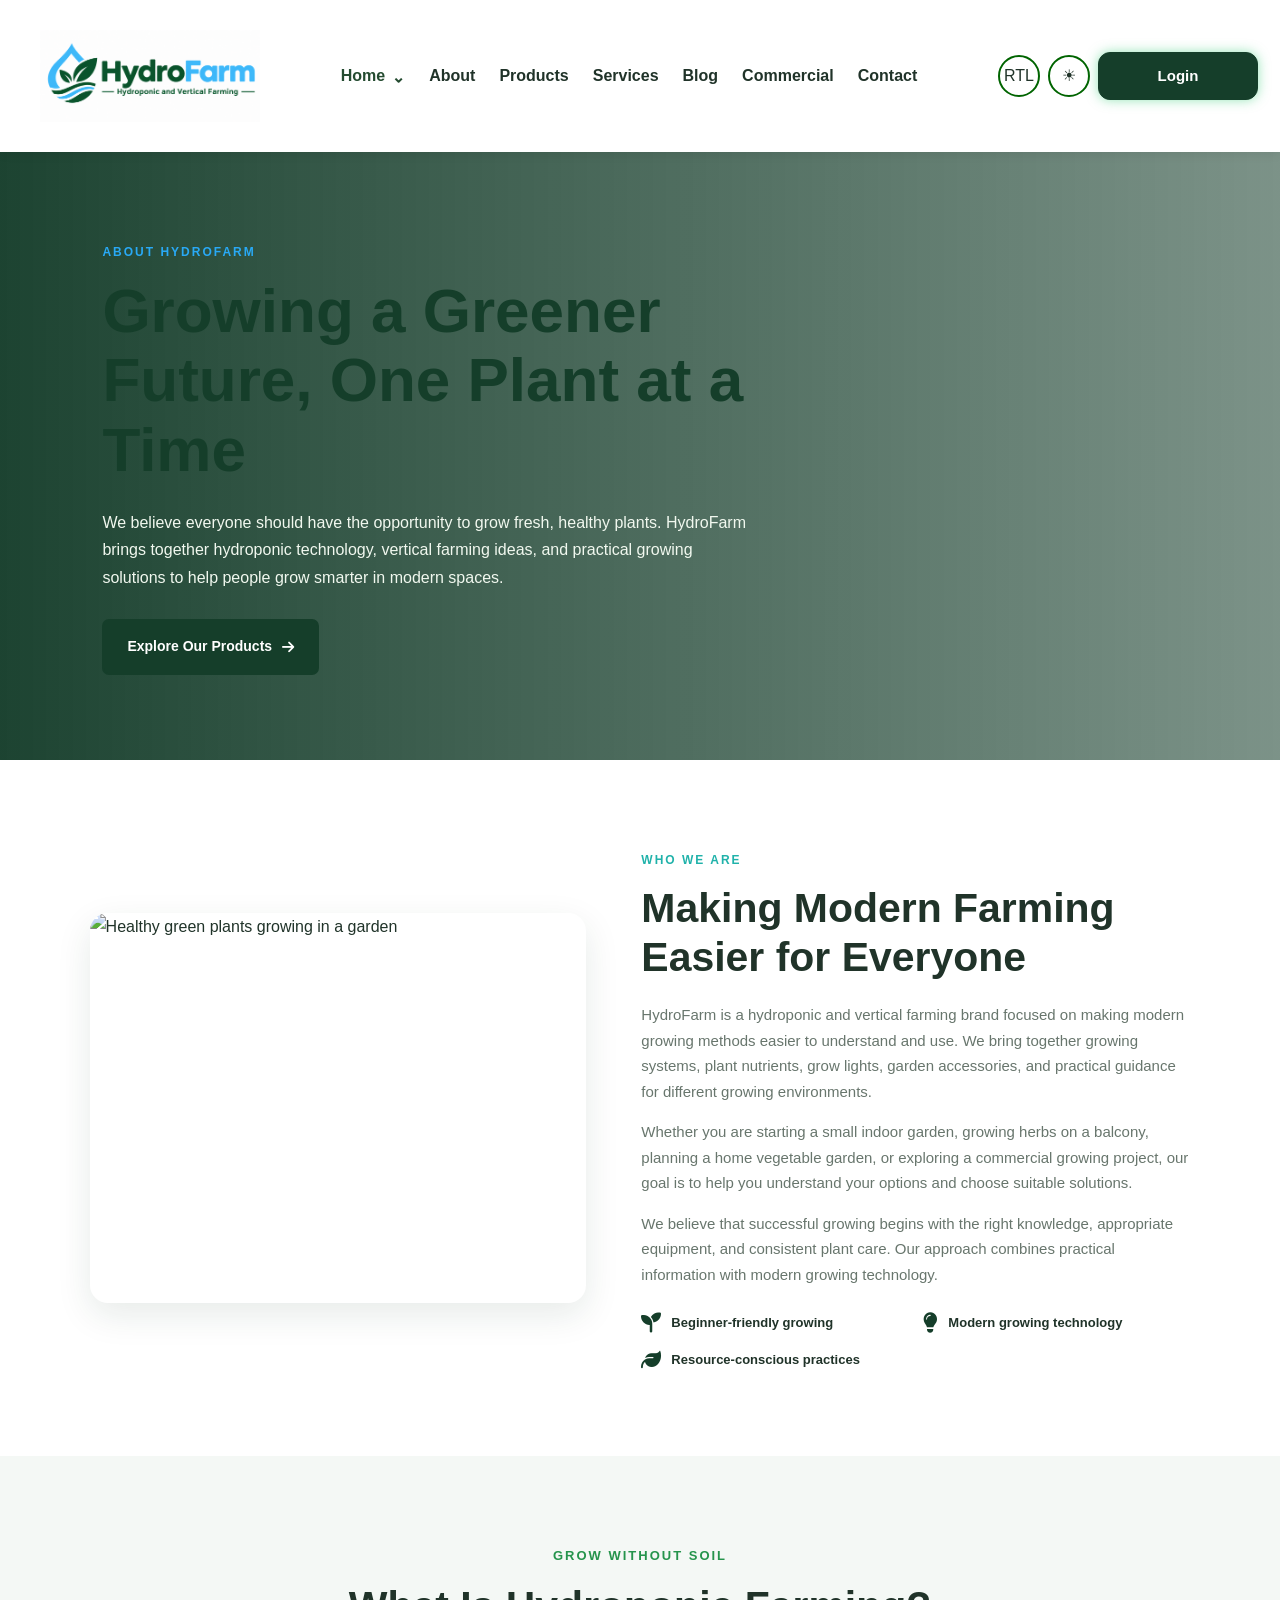
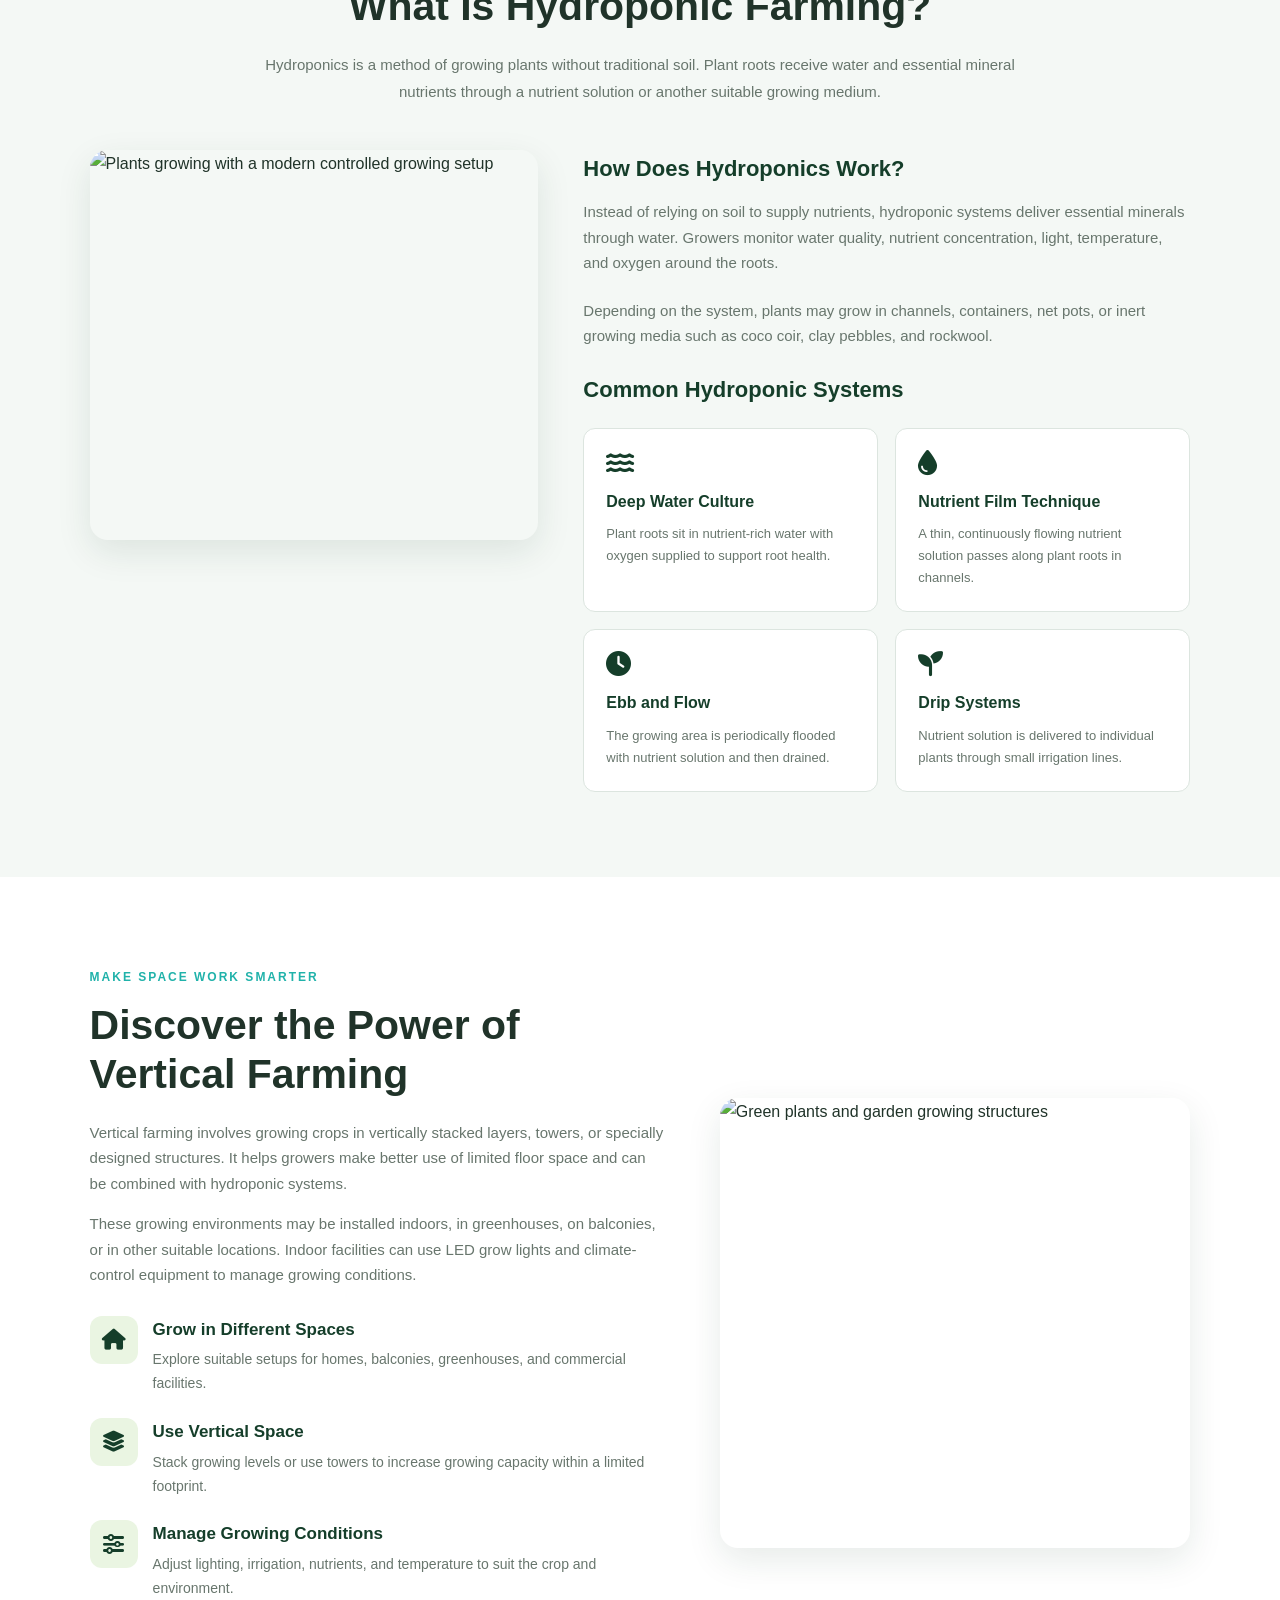
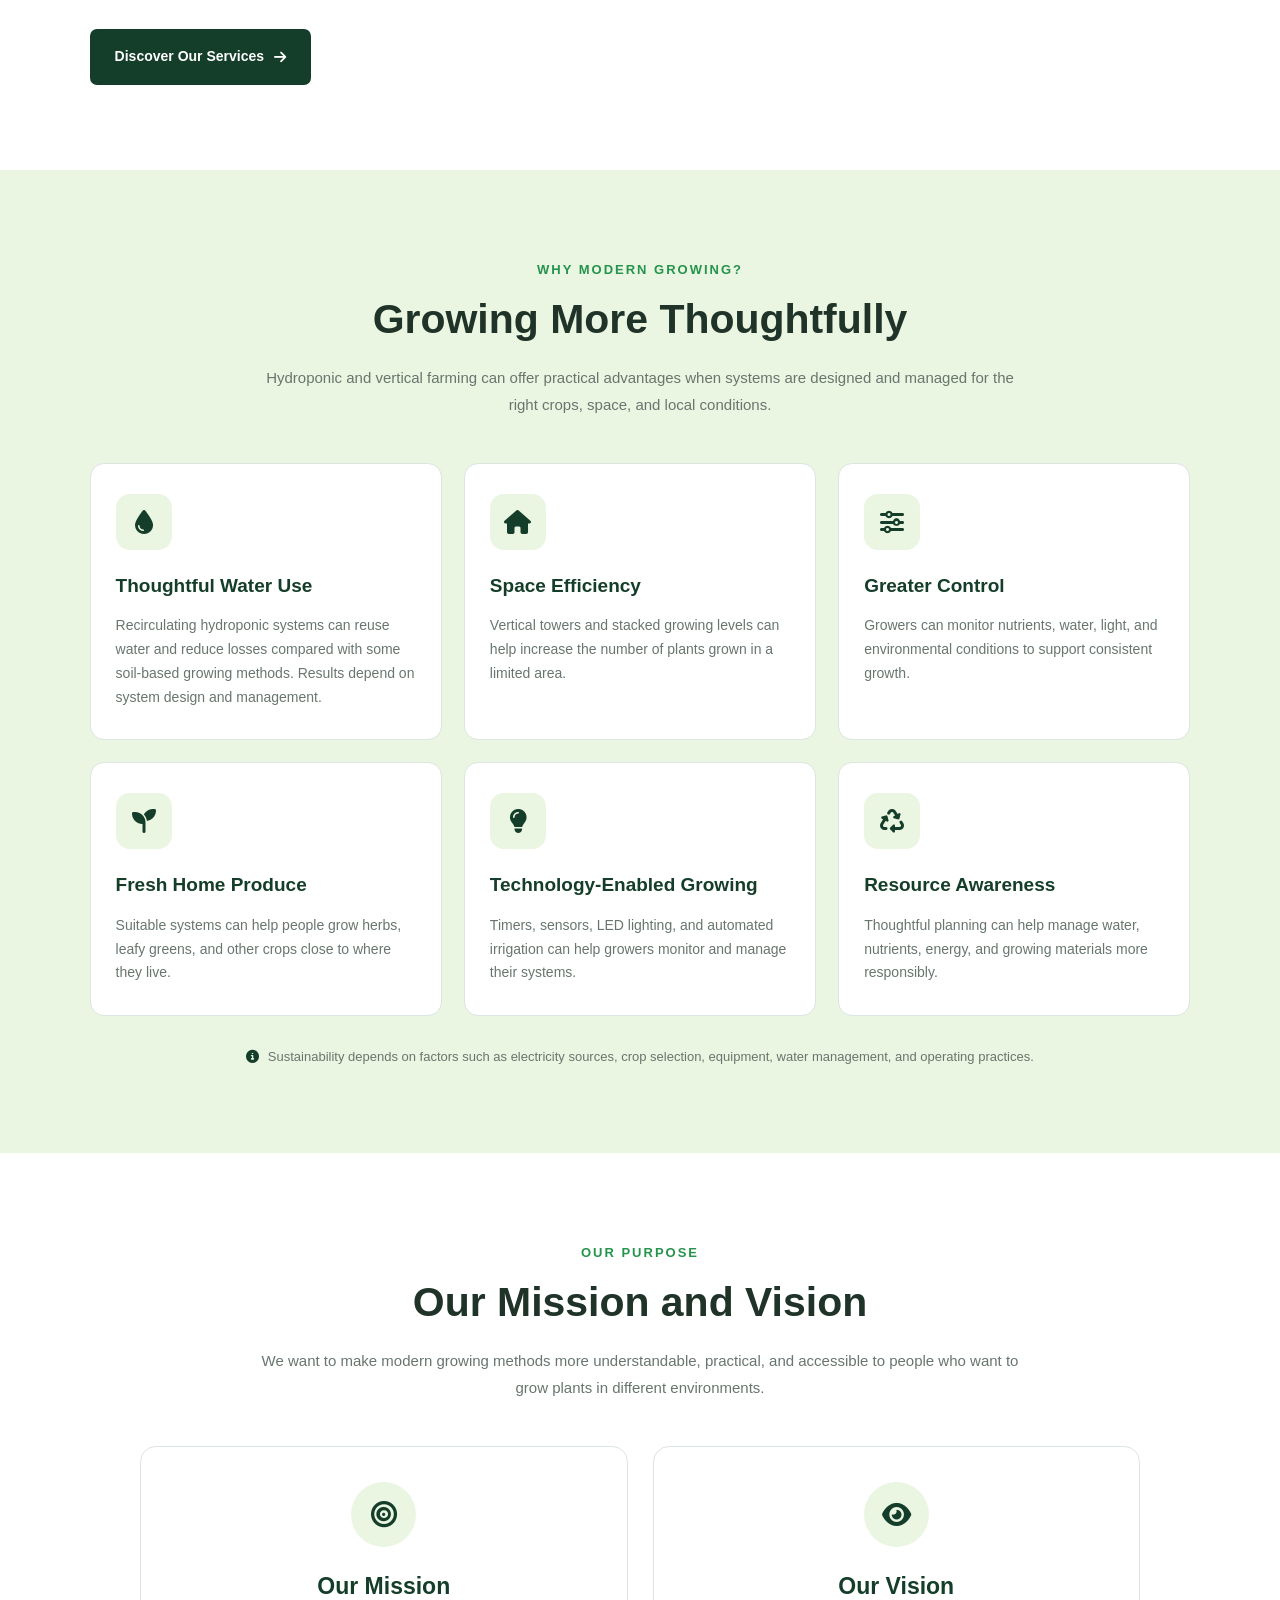
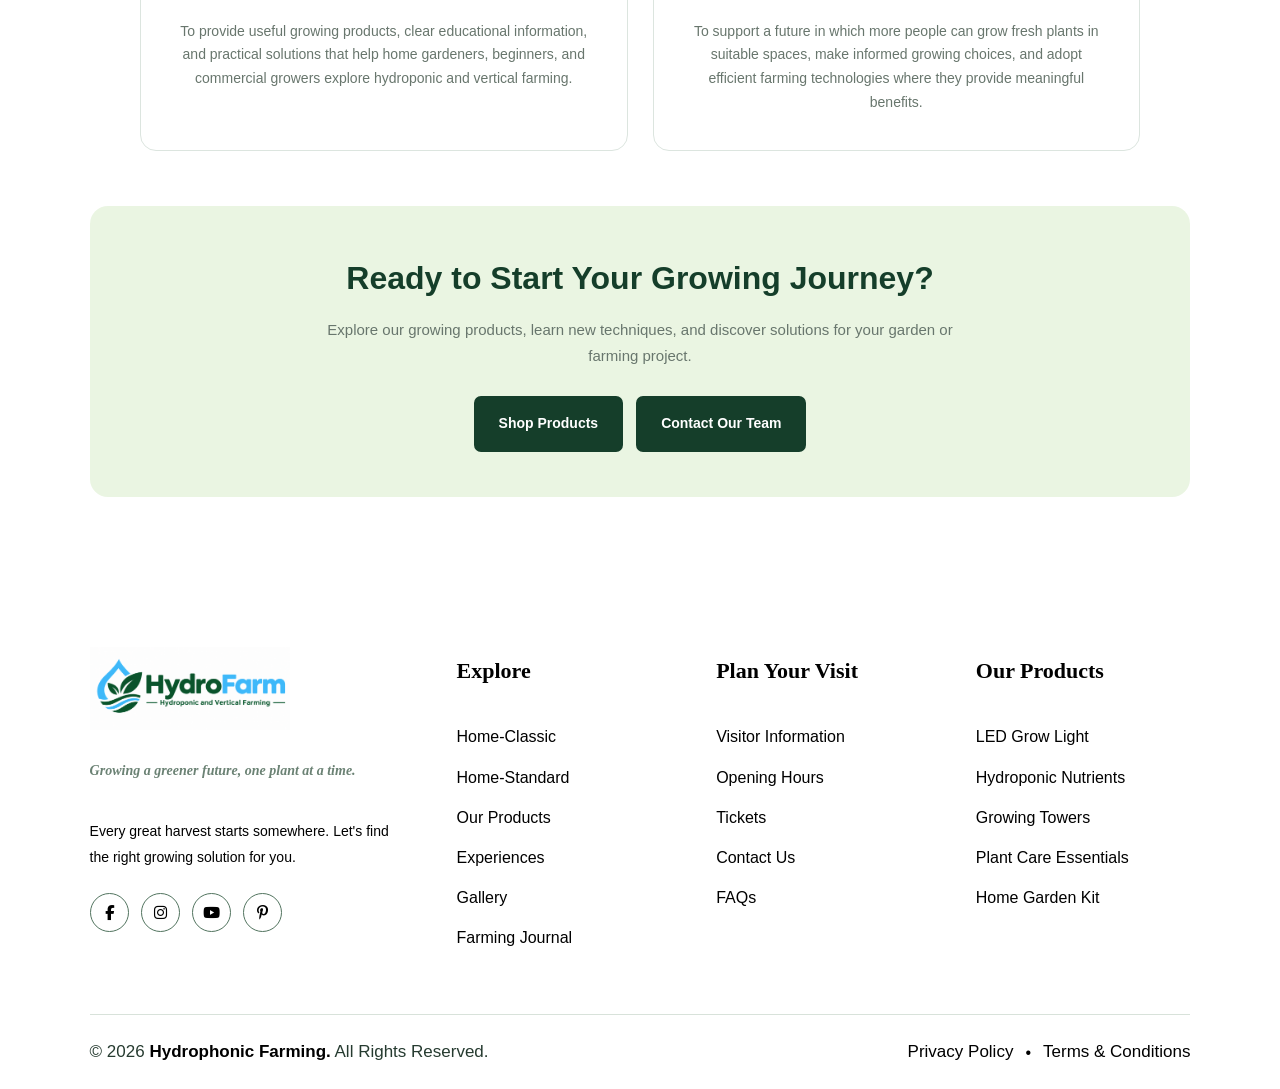
==== commit 4fc6b252: "Add files via upload" ====
--- a/About.html
+++ b/About.html
@@ -28,7 +28,7 @@
 
     <!-- Logo -->
     <a href="index.html#home" class="logo">
-        <img src="Images/hydrofarm-logo1.png" alt="HydroFarm Logo">
+        <img src="hydrofarm-logo1.png" alt="HydroFarm Logo">
     </a>
 
     <!-- Mobile Menu Button -->
@@ -522,7 +522,7 @@
         <div class="footer-brand">
             <div class="brand-heading">
              <a href="#home" class="footer-logo">
-        <img src="Images/hydrofarm-logo1.png"
+        <img src="hydrofarm-logo1.png"
              alt="HydroFarm - Hydroponic and Vertical Farming">
     </a>
 </div>
